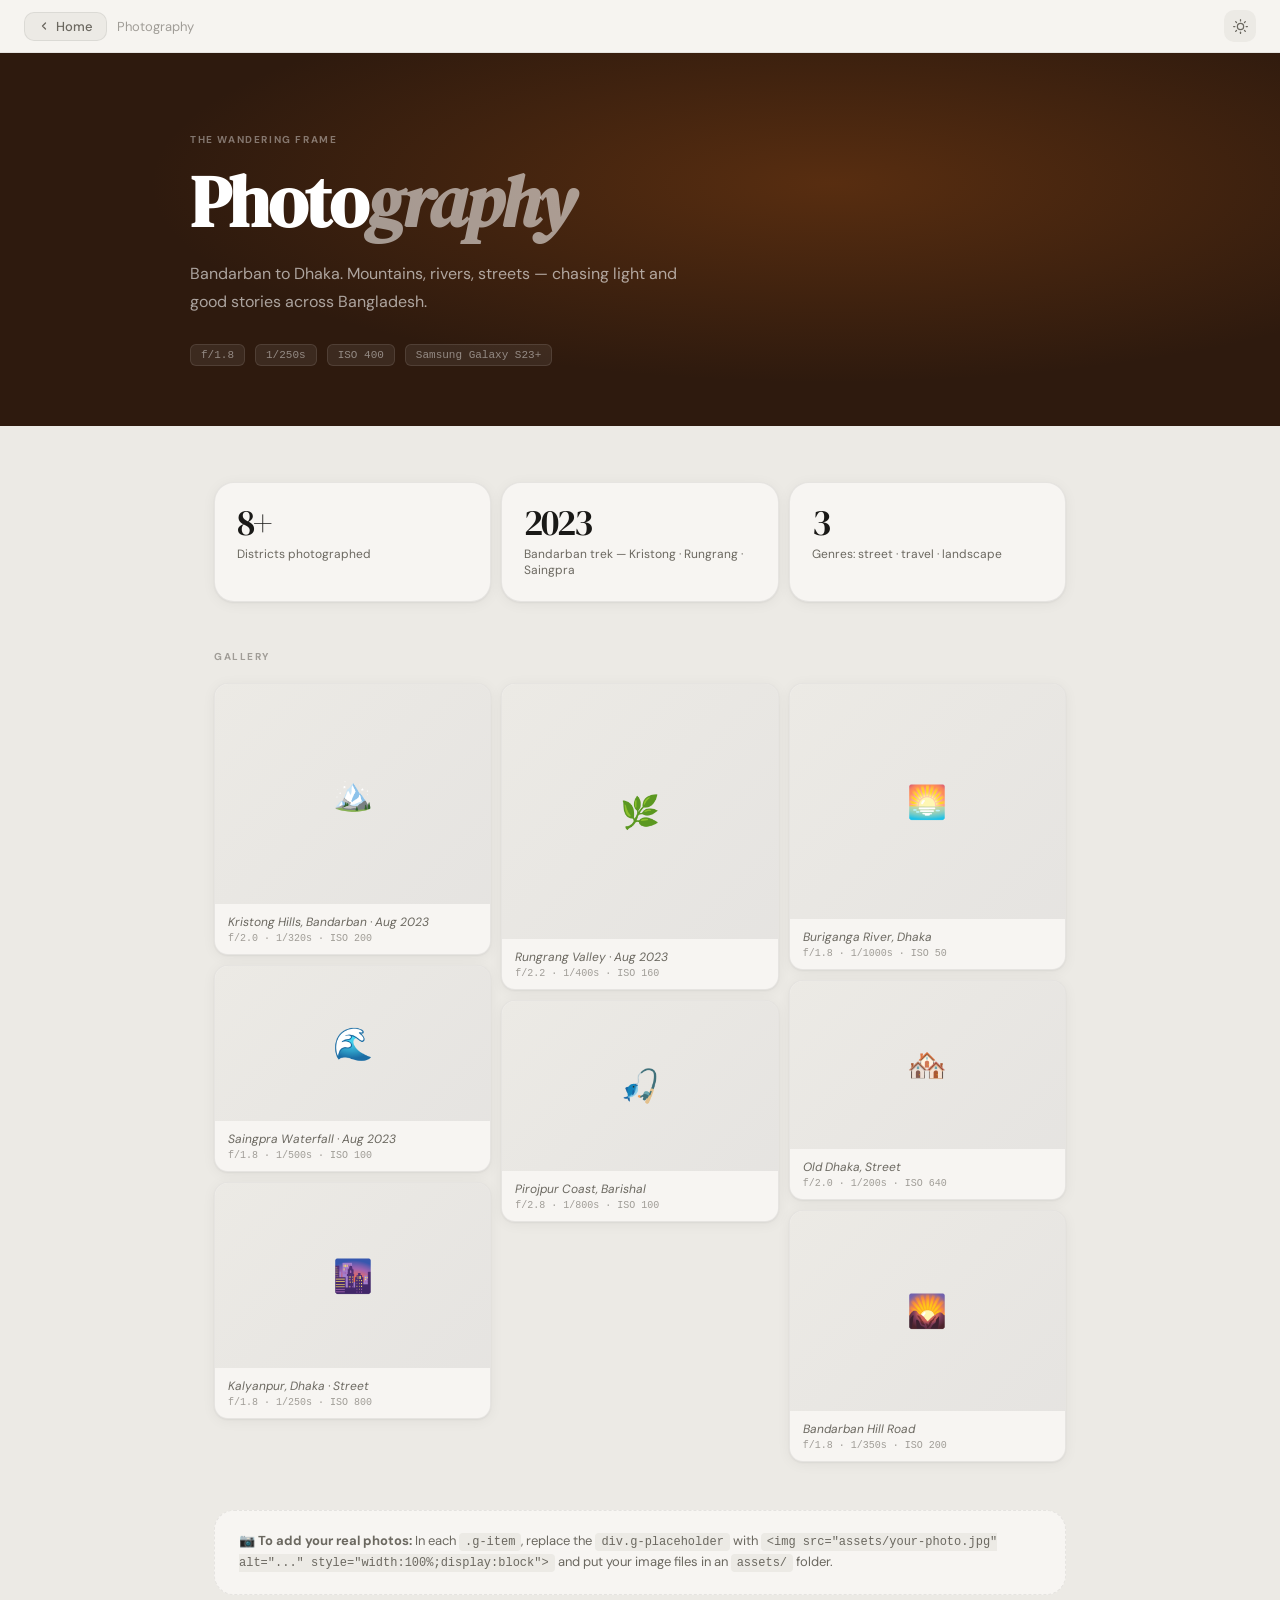
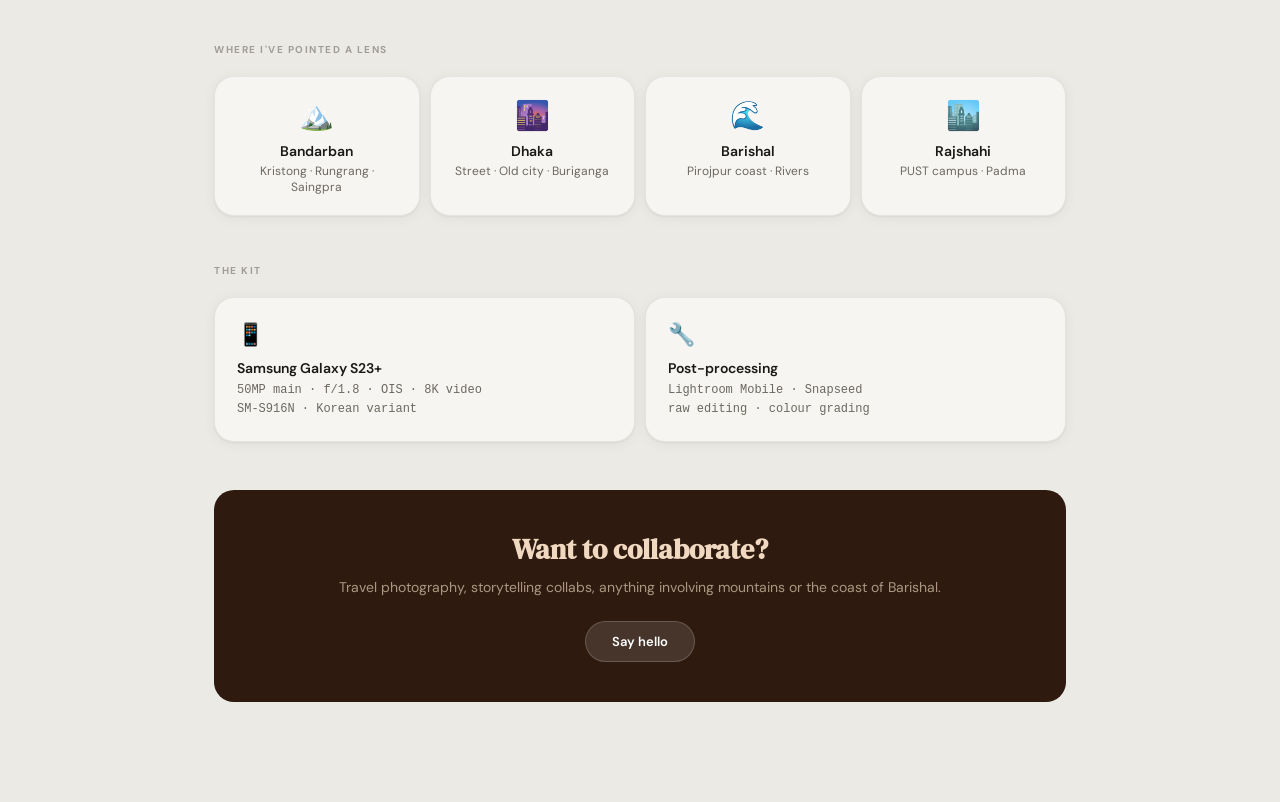
==== photography/index.html @ f908d33c "Create index.html" ====
<!DOCTYPE html>
<html lang="en" data-theme="light">
<head>
<meta charset="UTF-8"/>
<meta name="viewport" content="width=device-width,initial-scale=1.0"/>
<title>Photography — Kibriya</title>
<link rel="preconnect" href="https://fonts.googleapis.com"/>
<link rel="preconnect" href="https://fonts.gstatic.com" crossorigin/>
<link href="https://fonts.googleapis.com/css2?family=DM+Serif+Display:ital@0;1&family=DM+Sans:ital,opsz,wght@0,9..40,300;0,9..40,400;0,9..40,500;1,9..40,300&display=swap" rel="stylesheet"/>
<style>
:root{
  --bg:#eceae5;--surface:#f7f5f2;--s2:#eceae5;
  --border:rgba(0,0,0,.07);--text:#1a1917;--muted:#6b6860;--subtle:#a09d97;
  --accent:#8b4513;--accent-bg:#f0d9c0;
  --r:20px;--sh:0 1px 2px rgba(0,0,0,.05),0 2px 14px rgba(0,0,0,.05);
}
[data-theme=dark]{
  --bg:#141312;--surface:#1e1d1b;--s2:#252321;
  --border:rgba(255,255,255,.06);--text:#f0ede8;--muted:#9e9b94;--subtle:#5a5752;
  --accent-bg:#2e1a0e;
}
*,*::before,*::after{box-sizing:border-box;margin:0;padding:0}
html{scroll-behavior:smooth}
body{font-family:'DM Sans',sans-serif;background:var(--bg);color:var(--text);transition:background .3s,color .3s}
a{color:inherit;text-decoration:none}

nav{position:sticky;top:0;z-index:99;display:flex;align-items:center;justify-content:space-between;padding:10px 24px;background:color-mix(in srgb,var(--surface) 88%,transparent);border-bottom:1px solid var(--border);backdrop-filter:blur(18px)}
.nav-back{display:flex;align-items:center;gap:6px;font-size:13px;font-weight:500;color:var(--muted);background:var(--s2);border:1px solid var(--border);border-radius:10px;padding:5px 13px;transition:all .18s}
.nav-back:hover{color:var(--text);background:var(--border)}
.nav-back svg{width:12px;height:12px}
.nav-title{font-size:13px;color:var(--subtle)}
.nav-btn{width:32px;height:32px;border-radius:10px;border:none;background:var(--s2);color:var(--muted);cursor:pointer;display:flex;align-items:center;justify-content:center;transition:all .18s}
.nav-btn svg{width:15px;height:15px}

.hero{background:#2e1a0e;padding:80px 24px 60px;position:relative;overflow:hidden}
.hero::before{content:'';position:absolute;inset:0;background:radial-gradient(ellipse at 65% 35%,rgba(139,69,19,.45),transparent 58%)}
.hero-inner{max-width:900px;margin:0 auto;position:relative}
.hero-eyebrow{font-size:10px;font-weight:700;letter-spacing:1.6px;text-transform:uppercase;color:rgba(255,255,255,.4);margin-bottom:18px;display:block}
.hero-title{font-family:'DM Serif Display',serif;font-size:clamp(38px,7vw,72px);line-height:1.05;letter-spacing:-2px;color:#fff;margin-bottom:20px}
.hero-title em{font-style:italic;color:rgba(255,255,255,.55)}
.hero-desc{font-size:16px;color:rgba(255,255,255,.6);max-width:520px;line-height:1.75;margin-bottom:28px}
.exif-row{display:flex;gap:10px;flex-wrap:wrap}
.exif{font-size:11px;font-family:'SF Mono','Cascadia Code',monospace;color:rgba(255,255,255,.45);background:rgba(255,255,255,.07);border:1px solid rgba(255,255,255,.1);padding:4px 10px;border-radius:6px}

.wrap{max-width:900px;margin:0 auto;padding:56px 24px 100px}
.sec-label{font-size:10px;font-weight:700;letter-spacing:1.5px;text-transform:uppercase;color:var(--subtle);margin-bottom:20px;display:block}

.stats{display:grid;grid-template-columns:repeat(3,1fr);gap:10px;margin-bottom:48px}
@media(max-width:540px){.stats{grid-template-columns:1fr}}
.stat{background:var(--surface);border:1px solid var(--border);border-radius:var(--r);padding:22px;box-shadow:var(--sh)}
.stat-n{font-family:'DM Serif Display',serif;font-size:36px;letter-spacing:-2px;line-height:1}
.stat-l{font-size:12px;color:var(--muted);margin-top:5px;line-height:1.4}

/* MASONRY GRID */
.gallery{
  columns:2;column-gap:10px;
  margin-bottom:48px;
}
@media(min-width:700px){.gallery{columns:3}}
.g-item{
  break-inside:avoid;margin-bottom:10px;
  border-radius:14px;overflow:hidden;
  background:var(--surface);border:1px solid var(--border);
  cursor:pointer;transition:transform .22s,box-shadow .22s;
  box-shadow:var(--sh);
}
.g-item:hover{transform:translateY(-2px);box-shadow:0 8px 28px rgba(0,0,0,.1)}
.g-placeholder{
  width:100%;
  background:linear-gradient(135deg,var(--s2),var(--border));
  display:flex;align-items:center;justify-content:center;
  font-size:32px;
}
.g-meta{padding:10px 13px}
.g-caption{font-size:12px;color:var(--muted);font-style:italic;margin-bottom:3px}
.g-exif{font-size:10px;font-family:'SF Mono','Cascadia Code',monospace;color:var(--subtle)}

/* ADD PHOTOS NOTE */
.add-note{
  background:var(--surface);border:1px dashed var(--border);
  border-radius:var(--r);padding:20px 24px;
  font-size:13px;color:var(--muted);line-height:1.6;
  margin-bottom:48px;
}
.add-note code{font-family:'SF Mono','Cascadia Code',monospace;font-size:12px;background:var(--s2);padding:2px 6px;border-radius:4px}

/* LOCATIONS */
.loc-grid{display:grid;grid-template-columns:repeat(2,1fr);gap:10px;margin-bottom:48px}
@media(min-width:600px){.loc-grid{grid-template-columns:repeat(4,1fr)}}
.loc{background:var(--surface);border:1px solid var(--border);border-radius:var(--r);padding:20px;text-align:center;box-shadow:var(--sh);transition:transform .2s}
.loc:hover{transform:translateY(-2px)}
.loc-flag{font-size:28px;margin-bottom:8px}
.loc-name{font-size:14px;font-weight:600;margin-bottom:3px}
.loc-sub{font-size:12px;color:var(--muted)}

/* GEAR */
.gear{display:grid;grid-template-columns:repeat(2,1fr);gap:10px;margin-bottom:48px}
@media(max-width:500px){.gear{grid-template-columns:1fr}}
.gear-card{background:var(--surface);border:1px solid var(--border);border-radius:var(--r);padding:22px;box-shadow:var(--sh)}
.gear-ic{font-size:22px;margin-bottom:10px}
.gear-name{font-size:14px;font-weight:600;margin-bottom:4px}
.gear-spec{font-size:12px;color:var(--muted);font-family:'SF Mono','Cascadia Code',monospace;line-height:1.6}

.cta{background:#2e1a0e;color:#f0d9c0;border-radius:var(--r);padding:40px;text-align:center}
.cta h3{font-family:'DM Serif Display',serif;font-size:28px;margin-bottom:8px}
.cta p{font-size:14px;opacity:.65;margin-bottom:22px;line-height:1.65}
.cta-btn{display:inline-block;padding:11px 26px;border-radius:50px;background:rgba(255,255,255,.12);border:1px solid rgba(255,255,255,.18);color:#fff;font-size:13px;font-weight:600;transition:background .18s;font-family:'DM Sans',sans-serif}
.cta-btn:hover{background:rgba(255,255,255,.22)}
</style>
</head>
<body>

<nav>
  <div style="display:flex;align-items:center;gap:10px">
    <a class="nav-back" href="index.html">
      <svg viewBox="0 0 24 24" fill="none" stroke="currentColor" stroke-width="2.5" stroke-linecap="round" stroke-linejoin="round"><polyline points="15 18 9 12 15 6"/></svg>
      Home
    </a>
    <span class="nav-title">Photography</span>
  </div>
  <button class="nav-btn" onclick="toggleTheme()">
    <svg id="ti" viewBox="0 0 24 24" fill="none" stroke="currentColor" stroke-width="2" stroke-linecap="round" stroke-linejoin="round"><circle cx="12" cy="12" r="5"/><line x1="12" y1="1" x2="12" y2="3"/><line x1="12" y1="21" x2="12" y2="23"/><line x1="4.22" y1="4.22" x2="5.64" y2="5.64"/><line x1="18.36" y1="18.36" x2="19.78" y2="19.78"/><line x1="1" y1="12" x2="3" y2="12"/><line x1="21" y1="12" x2="23" y2="12"/><line x1="4.22" y1="19.78" x2="5.64" y2="18.36"/><line x1="18.36" y1="5.64" x2="19.78" y2="4.22"/></svg>
  </button>
</nav>

<div class="hero">
  <div class="hero-inner">
    <span class="hero-eyebrow">The Wandering Frame</span>
    <h1 class="hero-title">Photo<em>graphy</em></h1>
    <p class="hero-desc">Bandarban to Dhaka. Mountains, rivers, streets — chasing light and good stories across Bangladesh.</p>
    <div class="exif-row">
      <span class="exif">f/1.8</span>
      <span class="exif">1/250s</span>
      <span class="exif">ISO 400</span>
      <span class="exif">Samsung Galaxy S23+</span>
    </div>
  </div>
</div>

<div class="wrap">

  <div class="stats">
    <div class="stat"><div class="stat-n">8+</div><div class="stat-l">Districts photographed</div></div>
    <div class="stat"><div class="stat-n">2023</div><div class="stat-l">Bandarban trek — Kristong · Rungrang · Saingpra</div></div>
    <div class="stat"><div class="stat-n">3</div><div class="stat-l">Genres: street · travel · landscape</div></div>
  </div>

  <span class="sec-label">Gallery</span>

  <!-- TO ADD YOUR PHOTOS: Replace each div.g-placeholder with:
       <img src="your-photo.jpg" alt="description" style="width:100%;display:block">
  -->
  <div class="gallery">

    <div class="g-item">
      <div class="g-placeholder" style="height:220px">🏔️</div>
      <div class="g-meta"><div class="g-caption">Kristong Hills, Bandarban · Aug 2023</div><div class="g-exif">f/2.0 · 1/320s · ISO 200</div></div>
    </div>

    <div class="g-item">
      <div class="g-placeholder" style="height:155px">🌊</div>
      <div class="g-meta"><div class="g-caption">Saingpra Waterfall · Aug 2023</div><div class="g-exif">f/1.8 · 1/500s · ISO 100</div></div>
    </div>

    <div class="g-item">
      <div class="g-placeholder" style="height:185px">🌆</div>
      <div class="g-meta"><div class="g-caption">Kalyanpur, Dhaka · Street</div><div class="g-exif">f/1.8 · 1/250s · ISO 800</div></div>
    </div>

    <div class="g-item">
      <div class="g-placeholder" style="height:255px">🌿</div>
      <div class="g-meta"><div class="g-caption">Rungrang Valley · Aug 2023</div><div class="g-exif">f/2.2 · 1/400s · ISO 160</div></div>
    </div>

    <div class="g-item">
      <div class="g-placeholder" style="height:170px">🎣</div>
      <div class="g-meta"><div class="g-caption">Pirojpur Coast, Barishal</div><div class="g-exif">f/2.8 · 1/800s · ISO 100</div></div>
    </div>

    <div class="g-item">
      <div class="g-placeholder" style="height:235px">🌅</div>
      <div class="g-meta"><div class="g-caption">Buriganga River, Dhaka</div><div class="g-exif">f/1.8 · 1/1000s · ISO 50</div></div>
    </div>

    <div class="g-item">
      <div class="g-placeholder" style="height:168px">🏘️</div>
      <div class="g-meta"><div class="g-caption">Old Dhaka, Street</div><div class="g-exif">f/2.0 · 1/200s · ISO 640</div></div>
    </div>

    <div class="g-item">
      <div class="g-placeholder" style="height:200px">🌄</div>
      <div class="g-meta"><div class="g-caption">Bandarban Hill Road</div><div class="g-exif">f/1.8 · 1/350s · ISO 200</div></div>
    </div>

  </div>

  <div class="add-note">
    📷 <strong>To add your real photos:</strong> In each <code>.g-item</code>, replace the <code>div.g-placeholder</code> with <code>&lt;img src="assets/your-photo.jpg" alt="..." style="width:100%;display:block"&gt;</code> and put your image files in an <code>assets/</code> folder.
  </div>

  <span class="sec-label">Where I've pointed a lens</span>
  <div class="loc-grid">
    <div class="loc"><div class="loc-flag">🏔️</div><div class="loc-name">Bandarban</div><div class="loc-sub">Kristong · Rungrang · Saingpra</div></div>
    <div class="loc"><div class="loc-flag">🌆</div><div class="loc-name">Dhaka</div><div class="loc-sub">Street · Old city · Buriganga</div></div>
    <div class="loc"><div class="loc-flag">🌊</div><div class="loc-name">Barishal</div><div class="loc-sub">Pirojpur coast · Rivers</div></div>
    <div class="loc"><div class="loc-flag">🏙️</div><div class="loc-name">Rajshahi</div><div class="loc-sub">PUST campus · Padma</div></div>
  </div>

  <span class="sec-label">The Kit</span>
  <div class="gear">
    <div class="gear-card"><div class="gear-ic">📱</div><div class="gear-name">Samsung Galaxy S23+</div><div class="gear-spec">50MP main · f/1.8 · OIS · 8K video<br>SM-S916N · Korean variant</div></div>
    <div class="gear-card"><div class="gear-ic">🔧</div><div class="gear-name">Post-processing</div><div class="gear-spec">Lightroom Mobile · Snapseed<br>raw editing · colour grading</div></div>
  </div>

  <div class="cta">
    <h3>Want to collaborate?</h3>
    <p>Travel photography, storytelling collabs, anything involving mountains or the coast of Barishal.</p>
    <a class="cta-btn" href="mailto:mdgolamkibriya@gmail.com">Say hello</a>
  </div>

</div>

<script>
const MOON=`<path d="M21 12.79A9 9 0 1 1 11.21 3 7 7 0 0 0 21 12.79z"/>`;
const SUN=`<circle cx="12" cy="12" r="5"/><line x1="12" y1="1" x2="12" y2="3"/><line x1="12" y1="21" x2="12" y2="23"/><line x1="4.22" y1="4.22" x2="5.64" y2="5.64"/><line x1="18.36" y1="18.36" x2="19.78" y2="19.78"/><line x1="1" y1="12" x2="3" y2="12"/><line x1="21" y1="12" x2="23" y2="12"/><line x1="4.22" y1="19.78" x2="5.64" y2="18.36"/><line x1="18.36" y1="5.64" x2="19.78" y2="4.22"/>`;
let dark=false;
function toggleTheme(){dark=!dark;document.documentElement.setAttribute('data-theme',dark?'dark':'light');document.getElementById('ti').innerHTML=dark?MOON:SUN}
</script>
</body>
</html>
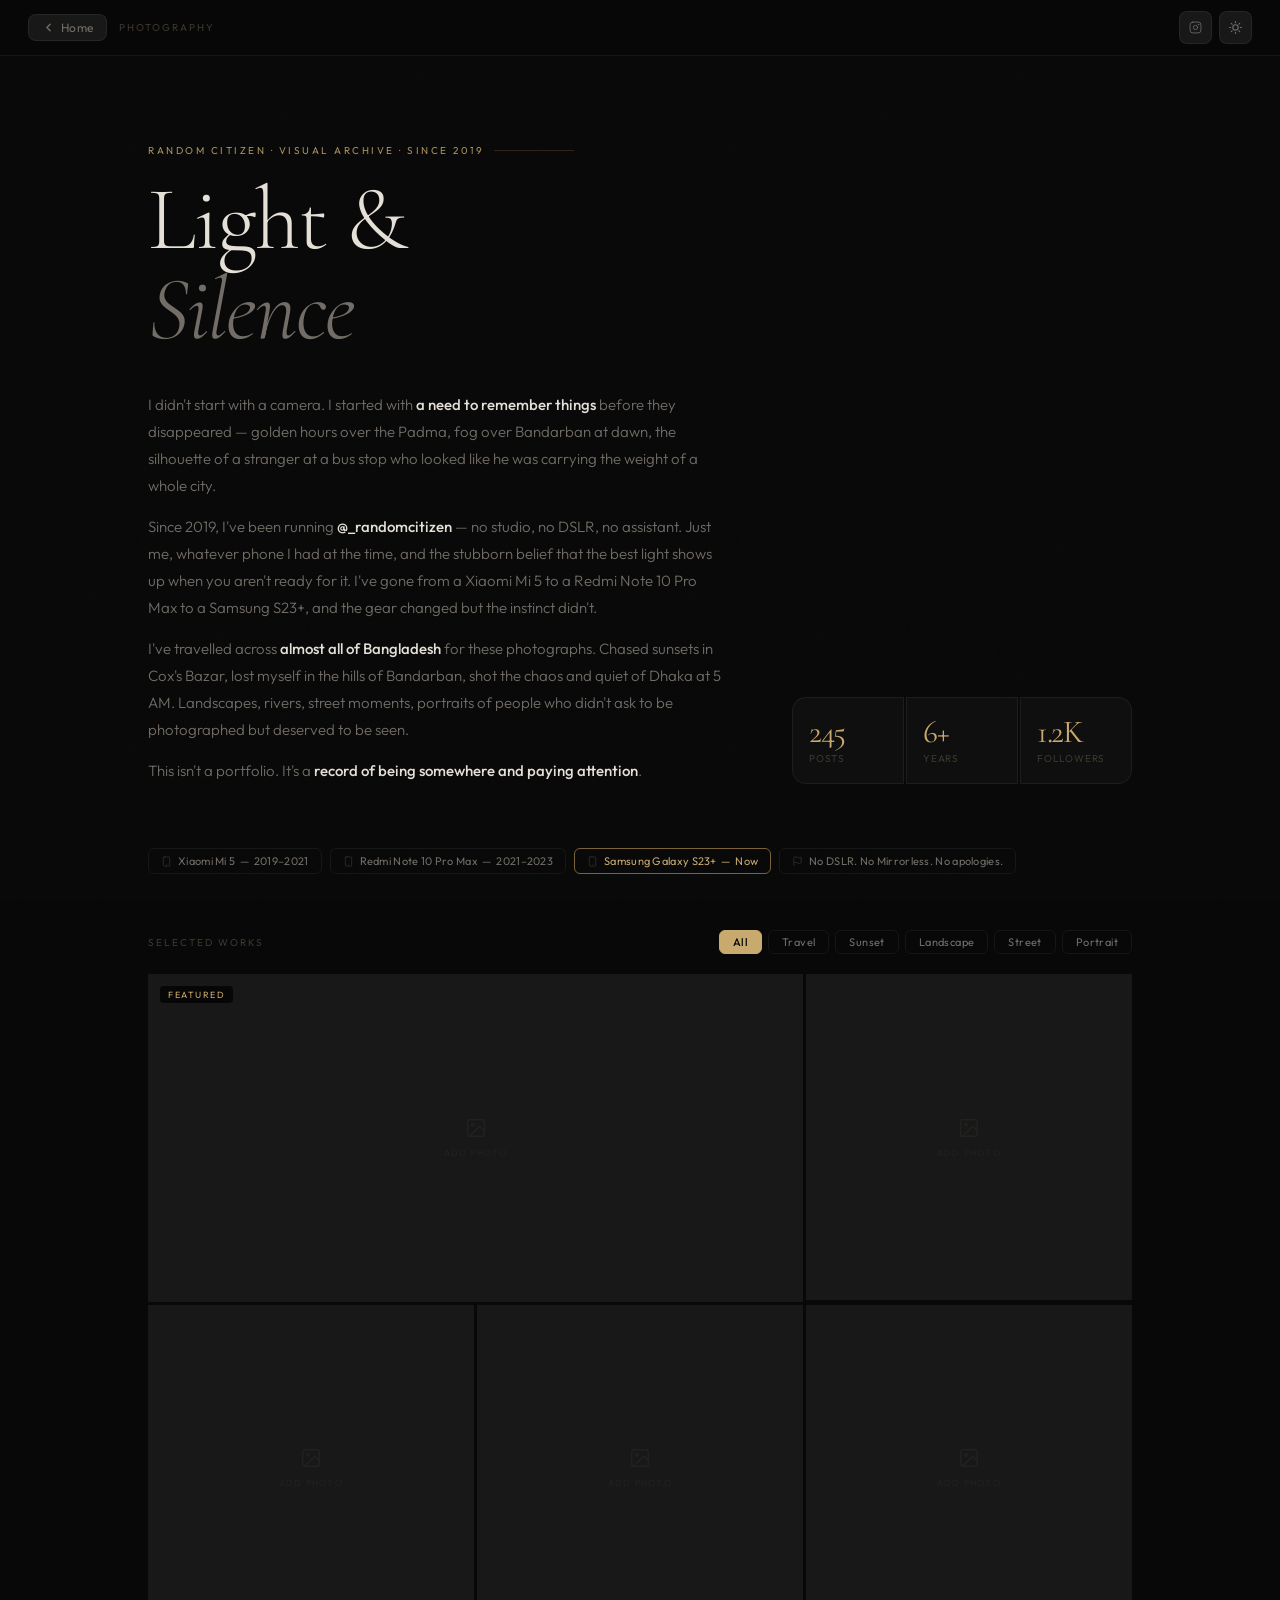
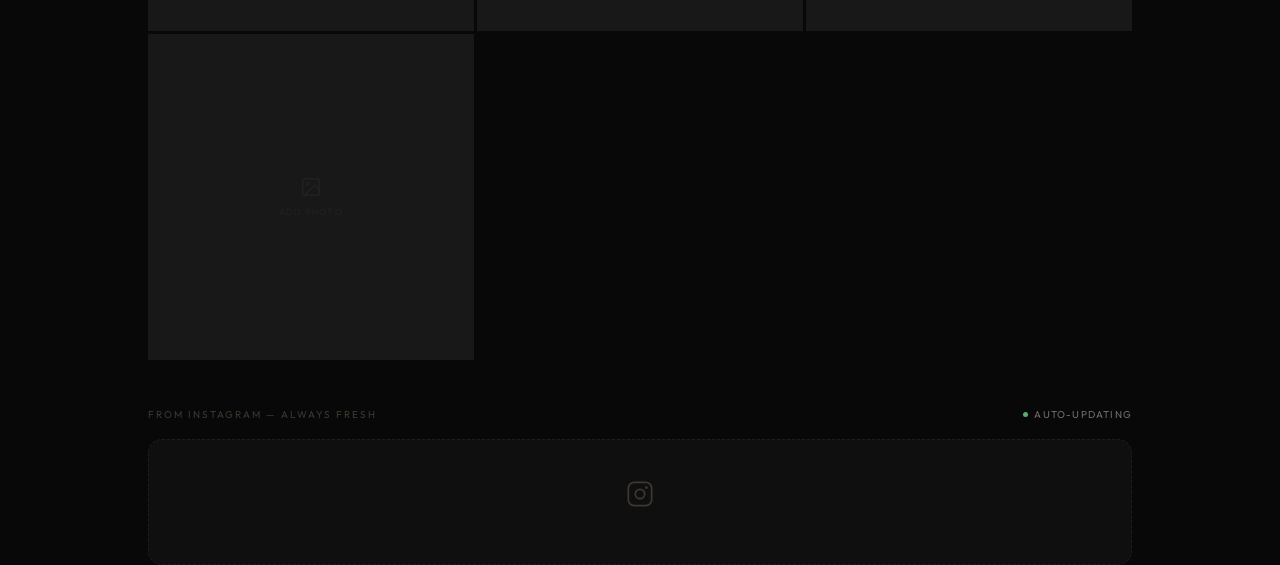
==== commit 339b51eb: "Update index.html" ====
--- a/photography/index.html
+++ b/photography/index.html
@@ -1,230 +1,329 @@
 <!DOCTYPE html>
-<html lang="en" data-theme="light">
+<html lang="en" data-theme="dark">
 <head>
 <meta charset="UTF-8"/>
 <meta name="viewport" content="width=device-width,initial-scale=1.0"/>
-<title>Photography — Kibriya</title>
+<title>Photography — Random Citizen</title>
 <link rel="preconnect" href="https://fonts.googleapis.com"/>
 <link rel="preconnect" href="https://fonts.gstatic.com" crossorigin/>
-<link href="https://fonts.googleapis.com/css2?family=DM+Serif+Display:ital@0;1&family=DM+Sans:ital,opsz,wght@0,9..40,300;0,9..40,400;0,9..40,500;1,9..40,300&display=swap" rel="stylesheet"/>
+<link href="https://fonts.googleapis.com/css2?family=Cormorant+Garamond:ital,wght@0,300;0,400;0,600;1,300;1,400&family=Outfit:wght@300;400;500&display=swap" rel="stylesheet"/>
 <style>
 :root{
-  --bg:#eceae5;--surface:#f7f5f2;--s2:#eceae5;
-  --border:rgba(0,0,0,.07);--text:#1a1917;--muted:#6b6860;--subtle:#a09d97;
-  --accent:#8b4513;--accent-bg:#f0d9c0;
-  --r:20px;--sh:0 1px 2px rgba(0,0,0,.05),0 2px 14px rgba(0,0,0,.05);
+  --bg:#080808;--s1:#0f0f0f;--s2:#181818;--s3:#222;
+  --border:rgba(255,255,255,.06);--text:#e4e0d8;
+  --muted:#726d67;--subtle:#3d3830;
+  --gold:#c8a96e;--gold-dim:#7a6338;--r:14px;
 }
-[data-theme=dark]{
-  --bg:#141312;--surface:#1e1d1b;--s2:#252321;
-  --border:rgba(255,255,255,.06);--text:#f0ede8;--muted:#9e9b94;--subtle:#5a5752;
-  --accent-bg:#2e1a0e;
+[data-theme="light"]{
+  --bg:#f4f1eb;--s1:#fdfcf8;--s2:#f4f1eb;--s3:#ece8df;
+  --border:rgba(0,0,0,.07);--text:#1a1714;
+  --muted:#68635e;--subtle:#bdb6a8;
+  --gold:#8a6830;--gold-dim:#c8a96e;
 }
 *,*::before,*::after{box-sizing:border-box;margin:0;padding:0}
 html{scroll-behavior:smooth}
-body{font-family:'DM Sans',sans-serif;background:var(--bg);color:var(--text);transition:background .3s,color .3s}
+body{font-family:'Outfit',sans-serif;background:var(--bg);color:var(--text);min-height:100vh;transition:background .3s,color .3s;overflow-x:hidden}
 a{color:inherit;text-decoration:none}
-
-nav{position:sticky;top:0;z-index:99;display:flex;align-items:center;justify-content:space-between;padding:10px 24px;background:color-mix(in srgb,var(--surface) 88%,transparent);border-bottom:1px solid var(--border);backdrop-filter:blur(18px)}
-.nav-back{display:flex;align-items:center;gap:6px;font-size:13px;font-weight:500;color:var(--muted);background:var(--s2);border:1px solid var(--border);border-radius:10px;padding:5px 13px;transition:all .18s}
-.nav-back:hover{color:var(--text);background:var(--border)}
-.nav-back svg{width:12px;height:12px}
-.nav-title{font-size:13px;color:var(--subtle)}
-.nav-btn{width:32px;height:32px;border-radius:10px;border:none;background:var(--s2);color:var(--muted);cursor:pointer;display:flex;align-items:center;justify-content:center;transition:all .18s}
-.nav-btn svg{width:15px;height:15px}
-
-.hero{background:#2e1a0e;padding:80px 24px 60px;position:relative;overflow:hidden}
-.hero::before{content:'';position:absolute;inset:0;background:radial-gradient(ellipse at 65% 35%,rgba(139,69,19,.45),transparent 58%)}
-.hero-inner{max-width:900px;margin:0 auto;position:relative}
-.hero-eyebrow{font-size:10px;font-weight:700;letter-spacing:1.6px;text-transform:uppercase;color:rgba(255,255,255,.4);margin-bottom:18px;display:block}
-.hero-title{font-family:'DM Serif Display',serif;font-size:clamp(38px,7vw,72px);line-height:1.05;letter-spacing:-2px;color:#fff;margin-bottom:20px}
-.hero-title em{font-style:italic;color:rgba(255,255,255,.55)}
-.hero-desc{font-size:16px;color:rgba(255,255,255,.6);max-width:520px;line-height:1.75;margin-bottom:28px}
-.exif-row{display:flex;gap:10px;flex-wrap:wrap}
-.exif{font-size:11px;font-family:'SF Mono','Cascadia Code',monospace;color:rgba(255,255,255,.45);background:rgba(255,255,255,.07);border:1px solid rgba(255,255,255,.1);padding:4px 10px;border-radius:6px}
-
-.wrap{max-width:900px;margin:0 auto;padding:56px 24px 100px}
-.sec-label{font-size:10px;font-weight:700;letter-spacing:1.5px;text-transform:uppercase;color:var(--subtle);margin-bottom:20px;display:block}
-
-.stats{display:grid;grid-template-columns:repeat(3,1fr);gap:10px;margin-bottom:48px}
-@media(max-width:540px){.stats{grid-template-columns:1fr}}
-.stat{background:var(--surface);border:1px solid var(--border);border-radius:var(--r);padding:22px;box-shadow:var(--sh)}
-.stat-n{font-family:'DM Serif Display',serif;font-size:36px;letter-spacing:-2px;line-height:1}
-.stat-l{font-size:12px;color:var(--muted);margin-top:5px;line-height:1.4}
-
-/* MASONRY GRID */
-.gallery{
-  columns:2;column-gap:10px;
-  margin-bottom:48px;
-}
-@media(min-width:700px){.gallery{columns:3}}
-.g-item{
-  break-inside:avoid;margin-bottom:10px;
-  border-radius:14px;overflow:hidden;
-  background:var(--surface);border:1px solid var(--border);
-  cursor:pointer;transition:transform .22s,box-shadow .22s;
-  box-shadow:var(--sh);
-}
-.g-item:hover{transform:translateY(-2px);box-shadow:0 8px 28px rgba(0,0,0,.1)}
-.g-placeholder{
-  width:100%;
-  background:linear-gradient(135deg,var(--s2),var(--border));
-  display:flex;align-items:center;justify-content:center;
-  font-size:32px;
-}
-.g-meta{padding:10px 13px}
-.g-caption{font-size:12px;color:var(--muted);font-style:italic;margin-bottom:3px}
-.g-exif{font-size:10px;font-family:'SF Mono','Cascadia Code',monospace;color:var(--subtle)}
-
-/* ADD PHOTOS NOTE */
-.add-note{
-  background:var(--surface);border:1px dashed var(--border);
-  border-radius:var(--r);padding:20px 24px;
-  font-size:13px;color:var(--muted);line-height:1.6;
-  margin-bottom:48px;
-}
-.add-note code{font-family:'SF Mono','Cascadia Code',monospace;font-size:12px;background:var(--s2);padding:2px 6px;border-radius:4px}
-
-/* LOCATIONS */
-.loc-grid{display:grid;grid-template-columns:repeat(2,1fr);gap:10px;margin-bottom:48px}
-@media(min-width:600px){.loc-grid{grid-template-columns:repeat(4,1fr)}}
-.loc{background:var(--surface);border:1px solid var(--border);border-radius:var(--r);padding:20px;text-align:center;box-shadow:var(--sh);transition:transform .2s}
-.loc:hover{transform:translateY(-2px)}
-.loc-flag{font-size:28px;margin-bottom:8px}
-.loc-name{font-size:14px;font-weight:600;margin-bottom:3px}
-.loc-sub{font-size:12px;color:var(--muted)}
-
-/* GEAR */
-.gear{display:grid;grid-template-columns:repeat(2,1fr);gap:10px;margin-bottom:48px}
-@media(max-width:500px){.gear{grid-template-columns:1fr}}
-.gear-card{background:var(--surface);border:1px solid var(--border);border-radius:var(--r);padding:22px;box-shadow:var(--sh)}
-.gear-ic{font-size:22px;margin-bottom:10px}
-.gear-name{font-size:14px;font-weight:600;margin-bottom:4px}
-.gear-spec{font-size:12px;color:var(--muted);font-family:'SF Mono','Cascadia Code',monospace;line-height:1.6}
-
-.cta{background:#2e1a0e;color:#f0d9c0;border-radius:var(--r);padding:40px;text-align:center}
-.cta h3{font-family:'DM Serif Display',serif;font-size:28px;margin-bottom:8px}
-.cta p{font-size:14px;opacity:.65;margin-bottom:22px;line-height:1.65}
-.cta-btn{display:inline-block;padding:11px 26px;border-radius:50px;background:rgba(255,255,255,.12);border:1px solid rgba(255,255,255,.18);color:#fff;font-size:13px;font-weight:600;transition:background .18s;font-family:'DM Sans',sans-serif}
-.cta-btn:hover{background:rgba(255,255,255,.22)}
+img{display:block;max-width:100%}
+
+/* grain */
+body::after{content:'';position:fixed;inset:0;z-index:0;pointer-events:none;opacity:.45;background-image:url("data:image/svg+xml,%3Csvg xmlns='http://www.w3.org/2000/svg' width='300' height='300'%3E%3Cfilter id='n'%3E%3CfeTurbulence type='fractalNoise' baseFrequency='0.78' numOctaves='4' stitchTiles='stitch'/%3E%3C/filter%3E%3Crect width='300' height='300' filter='url(%23n)' opacity='0.045'/%3E%3C/svg%3E")}
+
+/* NAV */
+nav{position:sticky;top:0;z-index:99;display:flex;align-items:center;justify-content:space-between;padding:11px 28px;background:color-mix(in srgb,var(--bg) 84%,transparent);border-bottom:1px solid var(--border);backdrop-filter:blur(20px);position:sticky;z-index:99}
+.nav-l{display:flex;align-items:center;gap:12px}
+.nav-back{display:flex;align-items:center;gap:6px;font-size:12px;color:var(--muted);background:var(--s2);border:1px solid var(--border);border-radius:8px;padding:5px 13px;transition:all .2s;letter-spacing:.3px}
+.nav-back:hover{color:var(--text);border-color:rgba(255,255,255,.15)}
+.nav-back svg,.nav-btn svg{width:13px;height:13px}
+.nav-label{font-size:10px;letter-spacing:2px;text-transform:uppercase;color:var(--subtle)}
+.nav-r{display:flex;gap:7px}
+.nav-btn{width:33px;height:33px;border-radius:8px;border:1px solid var(--border);background:var(--s2);color:var(--muted);cursor:pointer;display:flex;align-items:center;justify-content:center;transition:all .2s}
+.nav-btn:hover{color:var(--text);border-color:rgba(255,255,255,.15)}
+
+/* HERO */
+.hero{padding:88px 28px 64px;position:relative;z-index:1;max-width:1040px;margin:0 auto}
+.hero-eyebrow{font-size:10px;letter-spacing:2.5px;text-transform:uppercase;color:var(--gold);opacity:.85;margin-bottom:18px;display:flex;align-items:center;gap:10px}
+.hero-eyebrow::after{content:'';flex:1;height:1px;background:var(--gold-dim);opacity:.4;max-width:80px}
+.hero-title{font-family:'Cormorant Garamond',serif;font-size:clamp(46px,7.5vw,90px);line-height:1;letter-spacing:-2px;color:var(--text);margin-bottom:0;font-weight:300}
+.hero-title em{font-style:italic;color:var(--muted)}
+.hero-body{display:grid;grid-template-columns:1fr 340px;gap:64px;align-items:end;margin-top:36px}
+@media(max-width:780px){.hero-body{grid-template-columns:1fr;gap:32px}}
+.hero-bio{font-size:15px;line-height:1.8;color:var(--muted);font-weight:300}
+.hero-bio p+p{margin-top:14px}
+.hero-bio strong{color:var(--text);font-weight:500}
+.hero-stats{display:grid;grid-template-columns:repeat(3,1fr);gap:2px}
+.stat-box{background:var(--s1);border:1px solid var(--border);padding:18px 16px}
+.stat-box:first-child{border-radius:var(--r) 0 0 var(--r)}
+.stat-box:last-child{border-radius:0 var(--r) var(--r) 0}
+.stat-n{font-family:'Cormorant Garamond',serif;font-size:32px;letter-spacing:-1.5px;color:var(--gold);line-height:1;display:block}
+.stat-l{font-size:10px;letter-spacing:.8px;color:var(--subtle);margin-top:4px;display:block;text-transform:uppercase}
+
+/* GEAR STRIP */
+.gear-strip{max-width:1040px;margin:0 auto;padding:0 28px;position:relative;z-index:1;margin-bottom:56px}
+.gear-row{display:flex;gap:8px;flex-wrap:wrap}
+.gear-chip{display:inline-flex;align-items:center;gap:6px;font-size:11px;color:var(--muted);border:1px solid var(--border);border-radius:6px;padding:5px 12px;letter-spacing:.3px}
+.gear-chip svg{width:11px;height:11px;color:var(--subtle)}
+.gear-chip.current{border-color:var(--gold-dim);color:var(--gold)}
+
+/* FILTER */
+.section-wrap{max-width:1040px;margin:0 auto;padding:0 28px;position:relative;z-index:1}
+.sec-row{display:flex;align-items:center;justify-content:space-between;margin-bottom:20px;flex-wrap:wrap;gap:12px}
+.sec-label{font-size:10px;letter-spacing:2px;text-transform:uppercase;color:var(--subtle)}
+.filter-bar{display:flex;gap:6px;flex-wrap:wrap}
+.fbtn{padding:4px 13px;border-radius:6px;font-size:11px;letter-spacing:.4px;border:1px solid var(--border);background:transparent;color:var(--muted);cursor:pointer;transition:all .18s;font-family:'Outfit',sans-serif}
+.fbtn:hover{color:var(--text);border-color:rgba(255,255,255,.15)}
+.fbtn.on{background:var(--gold);color:#080808;border-color:var(--gold);font-weight:500}
+
+/* FEATURED GRID */
+.feat-grid{display:grid;grid-template-columns:repeat(3,1fr);gap:3px;margin-bottom:3px}
+@media(max-width:680px){.feat-grid{grid-template-columns:repeat(2,1fr)}}
+.feat-item{position:relative;overflow:hidden;aspect-ratio:1;cursor:pointer;background:var(--s2);transition:opacity .2s}
+.feat-item.hidden{display:none}
+.feat-item:first-child{grid-column:span 2;aspect-ratio:2/1}
+@media(max-width:680px){.feat-item:first-child{grid-column:span 1;aspect-ratio:1}}
+.feat-item img{width:100%;height:100%;object-fit:cover;transition:transform .55s ease,filter .55s ease;filter:saturate(.82) brightness(.9)}
+.feat-item:hover img{transform:scale(1.05);filter:saturate(1.05) brightness(1)}
+.feat-overlay{position:absolute;inset:0;background:linear-gradient(to top,rgba(0,0,0,.7) 0%,transparent 52%);opacity:0;transition:opacity .3s;display:flex;align-items:flex-end;padding:16px}
+.feat-item:hover .feat-overlay{opacity:1}
+.feat-caption{font-family:'Cormorant Garamond',serif;font-style:italic;font-size:15px;color:rgba(255,255,255,.88)}
+.feat-badge{position:absolute;top:12px;left:12px;font-size:9px;letter-spacing:1.5px;text-transform:uppercase;color:var(--gold);background:rgba(0,0,0,.7);padding:3px 8px;border-radius:4px;backdrop-filter:blur(8px)}
+.ph{width:100%;height:100%;background:var(--s2);display:flex;flex-direction:column;align-items:center;justify-content:center;gap:8px;color:var(--subtle)}
+.ph svg{width:22px;height:22px;opacity:.3}
+.ph span{font-size:9px;letter-spacing:1.2px;text-transform:uppercase;opacity:.3}
+
+/* INSTAGRAM LIVE */
+.feed-head{display:flex;align-items:center;justify-content:space-between;margin:48px 0 18px}
+.live-badge{display:inline-flex;align-items:center;gap:6px;font-size:10px;letter-spacing:1.2px;text-transform:uppercase;color:var(--muted)}
+.live-dot{width:5px;height:5px;border-radius:50%;background:#5aab6e;animation:blink 2s infinite}
+@keyframes blink{0%,100%{opacity:1}50%{opacity:.3}}
+
+/* BEHOLD placeholder */
+.behold-box{background:var(--s1);border:1px dashed var(--border);border-radius:var(--r);padding:40px 32px;text-align:center}
+.behold-box svg{width:28px;height:28px;color:var(--subtle);margin:0 auto 16px;display:block}
+.behold-box h3{font-family:'Cormorant Garamond',serif;font-size:24px;font-weight:400;margin-bottom:10px}
+.behold-box p{font-size:13px;color:var(--muted);line-height:1.75;max-width:480px;margin:0 auto 24px}
+.behold-steps{text-align:left;max-width:500px;margin:0 auto;font-size:12px;color:var(--muted);line-height:2.4}
+.behold-steps code{font-size:11px;background:var(--s3);padding:1px 7px;border-radius:3px;color:var(--gold);font-family:'SF Mono','Cascadia Code',monospace}
+.behold-steps strong{color:var(--text)}
+
+/* FOOTER */
+.page-footer{max-width:1040px;margin:64px auto 0;padding:32px 28px;border-top:1px solid var(--border);display:flex;align-items:center;justify-content:space-between;flex-wrap:wrap;gap:16px;position:relative;z-index:1}
+.footer-text{font-size:11px;color:var(--subtle);letter-spacing:.4px}
+.ig-follow{display:inline-flex;align-items:center;gap:7px;font-size:12px;color:var(--muted);transition:color .2s}
+.ig-follow:hover{color:var(--gold)}
+.ig-follow svg{width:14px;height:14px}
+
+/* LIGHTBOX */
+.lb{display:none;position:fixed;inset:0;z-index:200;background:rgba(0,0,0,.97);backdrop-filter:blur(16px);align-items:center;justify-content:center;padding:20px}
+.lb.open{display:flex}
+.lb img{max-width:min(840px,92vw);max-height:88vh;object-fit:contain;border-radius:4px}
+.lb-close{position:absolute;top:20px;right:20px;background:none;border:1px solid rgba(255,255,255,.1);border-radius:8px;color:rgba(255,255,255,.45);cursor:pointer;width:36px;height:36px;display:flex;align-items:center;justify-content:center;transition:all .2s}
+.lb-close:hover{color:#fff}
+.lb-close svg{width:13px;height:13px}
+.lb-cap{position:absolute;bottom:24px;left:50%;transform:translateX(-50%);font-family:'Cormorant Garamond',serif;font-style:italic;font-size:14px;color:rgba(255,255,255,.45);white-space:nowrap}
 </style>
 </head>
 <body>
 
+<div class="lb" id="lb" onclick="if(event.target===this)closeLB()">
+  <img id="lb-img" src="" alt=""/>
+  <button class="lb-close" onclick="closeLB()">
+    <svg viewBox="0 0 24 24" fill="none" stroke="currentColor" stroke-width="2"><line x1="18" y1="6" x2="6" y2="18"/><line x1="6" y1="6" x2="18" y2="18"/></svg>
+  </button>
+  <div class="lb-cap" id="lb-cap"></div>
+</div>
+
 <nav>
-  <div style="display:flex;align-items:center;gap:10px">
+  <div class="nav-l">
     <a class="nav-back" href="index.html">
       <svg viewBox="0 0 24 24" fill="none" stroke="currentColor" stroke-width="2.5" stroke-linecap="round" stroke-linejoin="round"><polyline points="15 18 9 12 15 6"/></svg>
       Home
     </a>
-    <span class="nav-title">Photography</span>
-  </div>
-  <button class="nav-btn" onclick="toggleTheme()">
-    <svg id="ti" viewBox="0 0 24 24" fill="none" stroke="currentColor" stroke-width="2" stroke-linecap="round" stroke-linejoin="round"><circle cx="12" cy="12" r="5"/><line x1="12" y1="1" x2="12" y2="3"/><line x1="12" y1="21" x2="12" y2="23"/><line x1="4.22" y1="4.22" x2="5.64" y2="5.64"/><line x1="18.36" y1="18.36" x2="19.78" y2="19.78"/><line x1="1" y1="12" x2="3" y2="12"/><line x1="21" y1="12" x2="23" y2="12"/><line x1="4.22" y1="19.78" x2="5.64" y2="18.36"/><line x1="18.36" y1="5.64" x2="19.78" y2="4.22"/></svg>
-  </button>
+    <span class="nav-label">Photography</span>
+  </div>
+  <div class="nav-r">
+    <a class="nav-btn" href="https://instagram.com/_randomcitizen" target="_blank" rel="noopener" title="Instagram">
+      <svg viewBox="0 0 24 24" fill="none" stroke="currentColor" stroke-width="1.5" stroke-linecap="round" stroke-linejoin="round"><rect x="2" y="2" width="20" height="20" rx="5"/><circle cx="12" cy="12" r="4"/><circle cx="17.5" cy="6.5" r=".5" fill="currentColor"/></svg>
+    </a>
+    <button class="nav-btn" onclick="toggleTheme()" title="Theme">
+      <svg id="themeIcon" viewBox="0 0 24 24" fill="none" stroke="currentColor" stroke-width="2" stroke-linecap="round" stroke-linejoin="round"><circle cx="12" cy="12" r="5"/><line x1="12" y1="1" x2="12" y2="3"/><line x1="12" y1="21" x2="12" y2="23"/><line x1="4.22" y1="4.22" x2="5.64" y2="5.64"/><line x1="18.36" y1="18.36" x2="19.78" y2="19.78"/><line x1="1" y1="12" x2="3" y2="12"/><line x1="21" y1="12" x2="23" y2="12"/><line x1="4.22" y1="19.78" x2="5.64" y2="18.36"/><line x1="18.36" y1="5.64" x2="19.78" y2="4.22"/></svg>
+    </button>
+  </div>
 </nav>
 
 <div class="hero">
-  <div class="hero-inner">
-    <span class="hero-eyebrow">The Wandering Frame</span>
-    <h1 class="hero-title">Photo<em>graphy</em></h1>
-    <p class="hero-desc">Bandarban to Dhaka. Mountains, rivers, streets — chasing light and good stories across Bangladesh.</p>
-    <div class="exif-row">
-      <span class="exif">f/1.8</span>
-      <span class="exif">1/250s</span>
-      <span class="exif">ISO 400</span>
-      <span class="exif">Samsung Galaxy S23+</span>
+  <div class="hero-eyebrow">Random Citizen &middot; Visual Archive &middot; Since 2019</div>
+  <h1 class="hero-title">Light &amp;<br><em>Silence</em></h1>
+  <div class="hero-body">
+    <div class="hero-bio">
+      <p>I didn't start with a camera. I started with <strong>a need to remember things</strong> before they disappeared — golden hours over the Padma, fog over Bandarban at dawn, the silhouette of a stranger at a bus stop who looked like he was carrying the weight of a whole city.</p>
+      <p>Since 2019, I've been running <strong>@_randomcitizen</strong> — no studio, no DSLR, no assistant. Just me, whatever phone I had at the time, and the stubborn belief that the best light shows up when you aren't ready for it. I've gone from a Xiaomi Mi 5 to a Redmi Note 10 Pro Max to a Samsung S23+, and the gear changed but the instinct didn't.</p>
+      <p>I've travelled across <strong>almost all of Bangladesh</strong> for these photographs. Chased sunsets in Cox's Bazar, lost myself in the hills of Bandarban, shot the chaos and quiet of Dhaka at 5 AM. Landscapes, rivers, street moments, portraits of people who didn't ask to be photographed but deserved to be seen.</p>
+      <p>This isn't a portfolio. It's a <strong>record of being somewhere and paying attention</strong>.</p>
+    </div>
+    <div>
+      <div class="hero-stats">
+        <div class="stat-box">
+          <span class="stat-n">245</span>
+          <span class="stat-l">Posts</span>
+        </div>
+        <div class="stat-box">
+          <span class="stat-n">6+</span>
+          <span class="stat-l">Years</span>
+        </div>
+        <div class="stat-box">
+          <span class="stat-n">1.2K</span>
+          <span class="stat-l">Followers</span>
+        </div>
+      </div>
     </div>
   </div>
 </div>
 
-<div class="wrap">
-
-  <div class="stats">
-    <div class="stat"><div class="stat-n">8+</div><div class="stat-l">Districts photographed</div></div>
-    <div class="stat"><div class="stat-n">2023</div><div class="stat-l">Bandarban trek — Kristong · Rungrang · Saingpra</div></div>
-    <div class="stat"><div class="stat-n">3</div><div class="stat-l">Genres: street · travel · landscape</div></div>
-  </div>
-
-  <span class="sec-label">Gallery</span>
-
-  <!-- TO ADD YOUR PHOTOS: Replace each div.g-placeholder with:
-       <img src="your-photo.jpg" alt="description" style="width:100%;display:block">
+<div class="gear-strip">
+  <div class="gear-row">
+    <div class="gear-chip">
+      <svg viewBox="0 0 24 24" fill="none" stroke="currentColor" stroke-width="1.5" stroke-linecap="round" stroke-linejoin="round"><rect x="5" y="2" width="14" height="20" rx="2"/><line x1="12" y1="18" x2="12.01" y2="18"/></svg>
+      Xiaomi Mi 5 &nbsp;&mdash;&nbsp; 2019–2021
+    </div>
+    <div class="gear-chip">
+      <svg viewBox="0 0 24 24" fill="none" stroke="currentColor" stroke-width="1.5" stroke-linecap="round" stroke-linejoin="round"><rect x="5" y="2" width="14" height="20" rx="2"/><line x1="12" y1="18" x2="12.01" y2="18"/></svg>
+      Redmi Note 10 Pro Max &nbsp;&mdash;&nbsp; 2021–2023
+    </div>
+    <div class="gear-chip current">
+      <svg viewBox="0 0 24 24" fill="none" stroke="currentColor" stroke-width="1.5" stroke-linecap="round" stroke-linejoin="round"><rect x="5" y="2" width="14" height="20" rx="2"/><line x1="12" y1="18" x2="12.01" y2="18"/></svg>
+      Samsung Galaxy S23+ &nbsp;&mdash;&nbsp; Now
+    </div>
+    <div class="gear-chip">
+      <svg viewBox="0 0 24 24" fill="none" stroke="currentColor" stroke-width="1.5"><path d="M4 15s1-1 4-1 5 2 8 2 4-1 4-1V3s-1 1-4 1-5-2-8-2-4 1-4 1z"/><line x1="4" y1="22" x2="4" y2="15"/></svg>
+      No DSLR. No Mirrorless. No apologies.
+    </div>
+  </div>
+</div>
+
+<div class="section-wrap">
+
+  <div class="sec-row">
+    <span class="sec-label">Selected Works</span>
+    <div class="filter-bar">
+      <button class="fbtn on" onclick="filter(this,'all')">All</button>
+      <button class="fbtn" onclick="filter(this,'travel')">Travel</button>
+      <button class="fbtn" onclick="filter(this,'sunset')">Sunset</button>
+      <button class="fbtn" onclick="filter(this,'landscape')">Landscape</button>
+      <button class="fbtn" onclick="filter(this,'street')">Street</button>
+      <button class="fbtn" onclick="filter(this,'portrait')">Portrait</button>
+    </div>
+  </div>
+
+  <!--
+  ═══════════════════════════════════════════════════════════
+  HOW TO ADD YOUR PHOTOS (one-time, never touch again):
+  
+  1. Create a folder called "assets" next to this HTML file
+  2. Copy your best photos into assets/
+  3. For EACH .feat-item below, replace:
+       <div class="ph">...</div>
+     with:
+       <img src="assets/YOUR-FILE.jpg" alt="Caption here" onclick="openLB(this.src,this.alt)">
+  4. Set data-tag on the parent .feat-item to match what's in it:
+     data-tag="sunset"  OR  data-tag="travel landscape"  etc.
+  5. Update the .feat-caption text to match your photo
+  
+  That's it. Filter buttons work automatically.
+  ═══════════════════════════════════════════════════════════
   -->
-  <div class="gallery">
-
-    <div class="g-item">
-      <div class="g-placeholder" style="height:220px">🏔️</div>
-      <div class="g-meta"><div class="g-caption">Kristong Hills, Bandarban · Aug 2023</div><div class="g-exif">f/2.0 · 1/320s · ISO 200</div></div>
-    </div>
-
-    <div class="g-item">
-      <div class="g-placeholder" style="height:155px">🌊</div>
-      <div class="g-meta"><div class="g-caption">Saingpra Waterfall · Aug 2023</div><div class="g-exif">f/1.8 · 1/500s · ISO 100</div></div>
-    </div>
-
-    <div class="g-item">
-      <div class="g-placeholder" style="height:185px">🌆</div>
-      <div class="g-meta"><div class="g-caption">Kalyanpur, Dhaka · Street</div><div class="g-exif">f/1.8 · 1/250s · ISO 800</div></div>
-    </div>
-
-    <div class="g-item">
-      <div class="g-placeholder" style="height:255px">🌿</div>
-      <div class="g-meta"><div class="g-caption">Rungrang Valley · Aug 2023</div><div class="g-exif">f/2.2 · 1/400s · ISO 160</div></div>
-    </div>
-
-    <div class="g-item">
-      <div class="g-placeholder" style="height:170px">🎣</div>
-      <div class="g-meta"><div class="g-caption">Pirojpur Coast, Barishal</div><div class="g-exif">f/2.8 · 1/800s · ISO 100</div></div>
-    </div>
-
-    <div class="g-item">
-      <div class="g-placeholder" style="height:235px">🌅</div>
-      <div class="g-meta"><div class="g-caption">Buriganga River, Dhaka</div><div class="g-exif">f/1.8 · 1/1000s · ISO 50</div></div>
-    </div>
-
-    <div class="g-item">
-      <div class="g-placeholder" style="height:168px">🏘️</div>
-      <div class="g-meta"><div class="g-caption">Old Dhaka, Street</div><div class="g-exif">f/2.0 · 1/200s · ISO 640</div></div>
-    </div>
-
-    <div class="g-item">
-      <div class="g-placeholder" style="height:200px">🌄</div>
-      <div class="g-meta"><div class="g-caption">Bandarban Hill Road</div><div class="g-exif">f/1.8 · 1/350s · ISO 200</div></div>
-    </div>
-
-  </div>
-
-  <div class="add-note">
-    📷 <strong>To add your real photos:</strong> In each <code>.g-item</code>, replace the <code>div.g-placeholder</code> with <code>&lt;img src="assets/your-photo.jpg" alt="..." style="width:100%;display:block"&gt;</code> and put your image files in an <code>assets/</code> folder.
-  </div>
-
-  <span class="sec-label">Where I've pointed a lens</span>
-  <div class="loc-grid">
-    <div class="loc"><div class="loc-flag">🏔️</div><div class="loc-name">Bandarban</div><div class="loc-sub">Kristong · Rungrang · Saingpra</div></div>
-    <div class="loc"><div class="loc-flag">🌆</div><div class="loc-name">Dhaka</div><div class="loc-sub">Street · Old city · Buriganga</div></div>
-    <div class="loc"><div class="loc-flag">🌊</div><div class="loc-name">Barishal</div><div class="loc-sub">Pirojpur coast · Rivers</div></div>
-    <div class="loc"><div class="loc-flag">🏙️</div><div class="loc-name">Rajshahi</div><div class="loc-sub">PUST campus · Padma</div></div>
-  </div>
-
-  <span class="sec-label">The Kit</span>
-  <div class="gear">
-    <div class="gear-card"><div class="gear-ic">📱</div><div class="gear-name">Samsung Galaxy S23+</div><div class="gear-spec">50MP main · f/1.8 · OIS · 8K video<br>SM-S916N · Korean variant</div></div>
-    <div class="gear-card"><div class="gear-ic">🔧</div><div class="gear-name">Post-processing</div><div class="gear-spec">Lightroom Mobile · Snapseed<br>raw editing · colour grading</div></div>
-  </div>
-
-  <div class="cta">
-    <h3>Want to collaborate?</h3>
-    <p>Travel photography, storytelling collabs, anything involving mountains or the coast of Barishal.</p>
-    <a class="cta-btn" href="mailto:mdgolamkibriya@gmail.com">Say hello</a>
-  </div>
-
-</div>
-
-<script>
-const MOON=`<path d="M21 12.79A9 9 0 1 1 11.21 3 7 7 0 0 0 21 12.79z"/>`;
-const SUN=`<circle cx="12" cy="12" r="5"/><line x1="12" y1="1" x2="12" y2="3"/><line x1="12" y1="21" x2="12" y2="23"/><line x1="4.22" y1="4.22" x2="5.64" y2="5.64"/><line x1="18.36" y1="18.36" x2="19.78" y2="19.78"/><line x1="1" y1="12" x2="3" y2="12"/><line x1="21" y1="12" x2="23" y2="12"/><line x1="4.22" y1="19.78" x2="5.64" y2="18.36"/><line x1="18.36" y1="5.64" x2="19.78" y2="4.22"/>`;
-let dark=false;
-function toggleTheme(){dark=!dark;document.documentElement.setAttribute('data-theme',dark?'dark':'light');document.getElementById('ti').innerHTML=dark?MOON:SUN}
-</script>
-</body>
-</html>
+  <div class="feat-grid" id="fg">
+
+    <div class="feat-item" data-tag="sunset landscape">
+      <div class="ph">
+        <svg viewBox="0 0 24 24" fill="none" stroke="currentColor" stroke-width="1.5"><rect x="3" y="3" width="18" height="18" rx="2"/><circle cx="8.5" cy="8.5" r="1.5"/><polyline points="21 15 16 10 5 21"/></svg>
+        <span>Add photo</span>
+      </div>
+      <div class="feat-overlay"><div class="feat-caption">Your caption here</div></div>
+      <span class="feat-badge">Featured</span>
+    </div>
+
+    <div class="feat-item" data-tag="travel">
+      <div class="ph">
+        <svg viewBox="0 0 24 24" fill="none" stroke="currentColor" stroke-width="1.5"><rect x="3" y="3" width="18" height="18" rx="2"/><circle cx="8.5" cy="8.5" r="1.5"/><polyline points="21 15 16 10 5 21"/></svg>
+        <span>Add photo</span>
+      </div>
+      <div class="feat-overlay"><div class="feat-caption">Your caption here</div></div>
+    </div>
+
+    <div class="feat-item" data-tag="sunset">
+      <div class="ph">
+        <svg viewBox="0 0 24 24" fill="none" stroke="currentColor" stroke-width="1.5"><rect x="3" y="3" width="18" height="18" rx="2"/><circle cx="8.5" cy="8.5" r="1.5"/><polyline points="21 15 16 10 5 21"/></svg>
+        <span>Add photo</span>
+      </div>
+      <div class="feat-overlay"><div class="feat-caption">Your caption here</div></div>
+    </div>
+
+    <div class="feat-item" data-tag="street portrait">
+      <div class="ph">
+        <svg viewBox="0 0 24 24" fill="none" stroke="currentColor" stroke-width="1.5"><rect x="3" y="3" width="18" height="18" rx="2"/><circle cx="8.5" cy="8.5" r="1.5"/><polyline points="21 15 16 10 5 21"/></svg>
+        <span>Add photo</span>
+      </div>
+      <div class="feat-overlay"><div class="feat-caption">Your caption here</div></div>
+    </div>
+
+    <div class="feat-item" data-tag="landscape travel">
+      <div class="ph">
+        <svg viewBox="0 0 24 24" fill="none" stroke="currentColor" stroke-width="1.5"><rect x="3" y="3" width="18" height="18" rx="2"/><circle cx="8.5" cy="8.5" r="1.5"/><polyline points="21 15 16 10 5 21"/></svg>
+        <span>Add photo</span>
+      </div>
+      <div class="feat-overlay"><div class="feat-caption">Your caption here</div></div>
+    </div>
+
+    <div class="feat-item" data-tag="portrait">
+      <div class="ph">
+        <svg viewBox="0 0 24 24" fill="none" stroke="currentColor" stroke-width="1.5"><rect x="3" y="3" width="18" height="18" rx="2"/><circle cx="8.5" cy="8.5" r="1.5"/><polyline points="21 15 16 10 5 21"/></svg>
+        <span>Add photo</span>
+      </div>
+      <div class="feat-overlay"><div class="feat-caption">Your caption here</div></div>
+    </div>
+
+  </div>
+
+  <!-- LIVE INSTAGRAM SECTION -->
+  <div class="feed-head">
+    <span class="sec-label">From Instagram &mdash; Always Fresh</span>
+    <span class="live-badge"><span class="live-dot"></span>Auto-updating</span>
+  </div>
+
+  <!--
+  ═══════════════════════════════════════════════════════════
+  INSTAGRAM AUTO-IMPORT — ONE-TIME SETUP (15 minutes total)
+
+  STEP 1: Switch @_randomcitizen to Creator Account
+    → Instagram app → Profile → Menu (top right ☰)
+    → Settings and Privacy → Account type and tools
+    → Switch to Professional Account → Creator
+    (Free. Reversible. Your posts/followers unchanged.)
+
+  STEP 2: Sign up at behold.so (free plan)
+    → Go to behold.so → Create account
+    → "Add Feed" → "Instagram User Feed"
+    → Connect your @_randomcitizen account
+    → Choose how many posts to show (9 recommended)
+    → Click "Publish Feed"
+
+  STEP 3: Get your embed code
+    → In your Behold dashboard, click "Embed Code"
+    → Copy the two lines that look like this:
+        <script src="https://w.behold.so/widget.js" type="module"></script>
+        <behold-widget feed-id="YOUR_UNIQUE_ID"></behold-widget>
+
+  STEP 4: Come back to this file
+    → Delete the entire <div class="behold-box">...</div> below
+    → Paste those two lines in its place
+    → Save and upload to GitHub
+
+  DONE. Every time you post on Instagram, this section
+  updates automatically. You never touch this file again.
+  ═══════════════════════════════════════════════════════════
+  -->
+
+  <div class="behold-box">
+    <svg viewBox="0 0 24 24" fill="none" stroke="currentColor" stroke-width="1.5" stroke-linecap="round" stroke-linejoin="round"><rect x="2" y="2" width="20" height="20" rx="5"/><circle cx="12" cy="12" r="4"/><circle cx="17.5" cy="6.5" r=".5" fill="currentColor"/></svg>
+ 
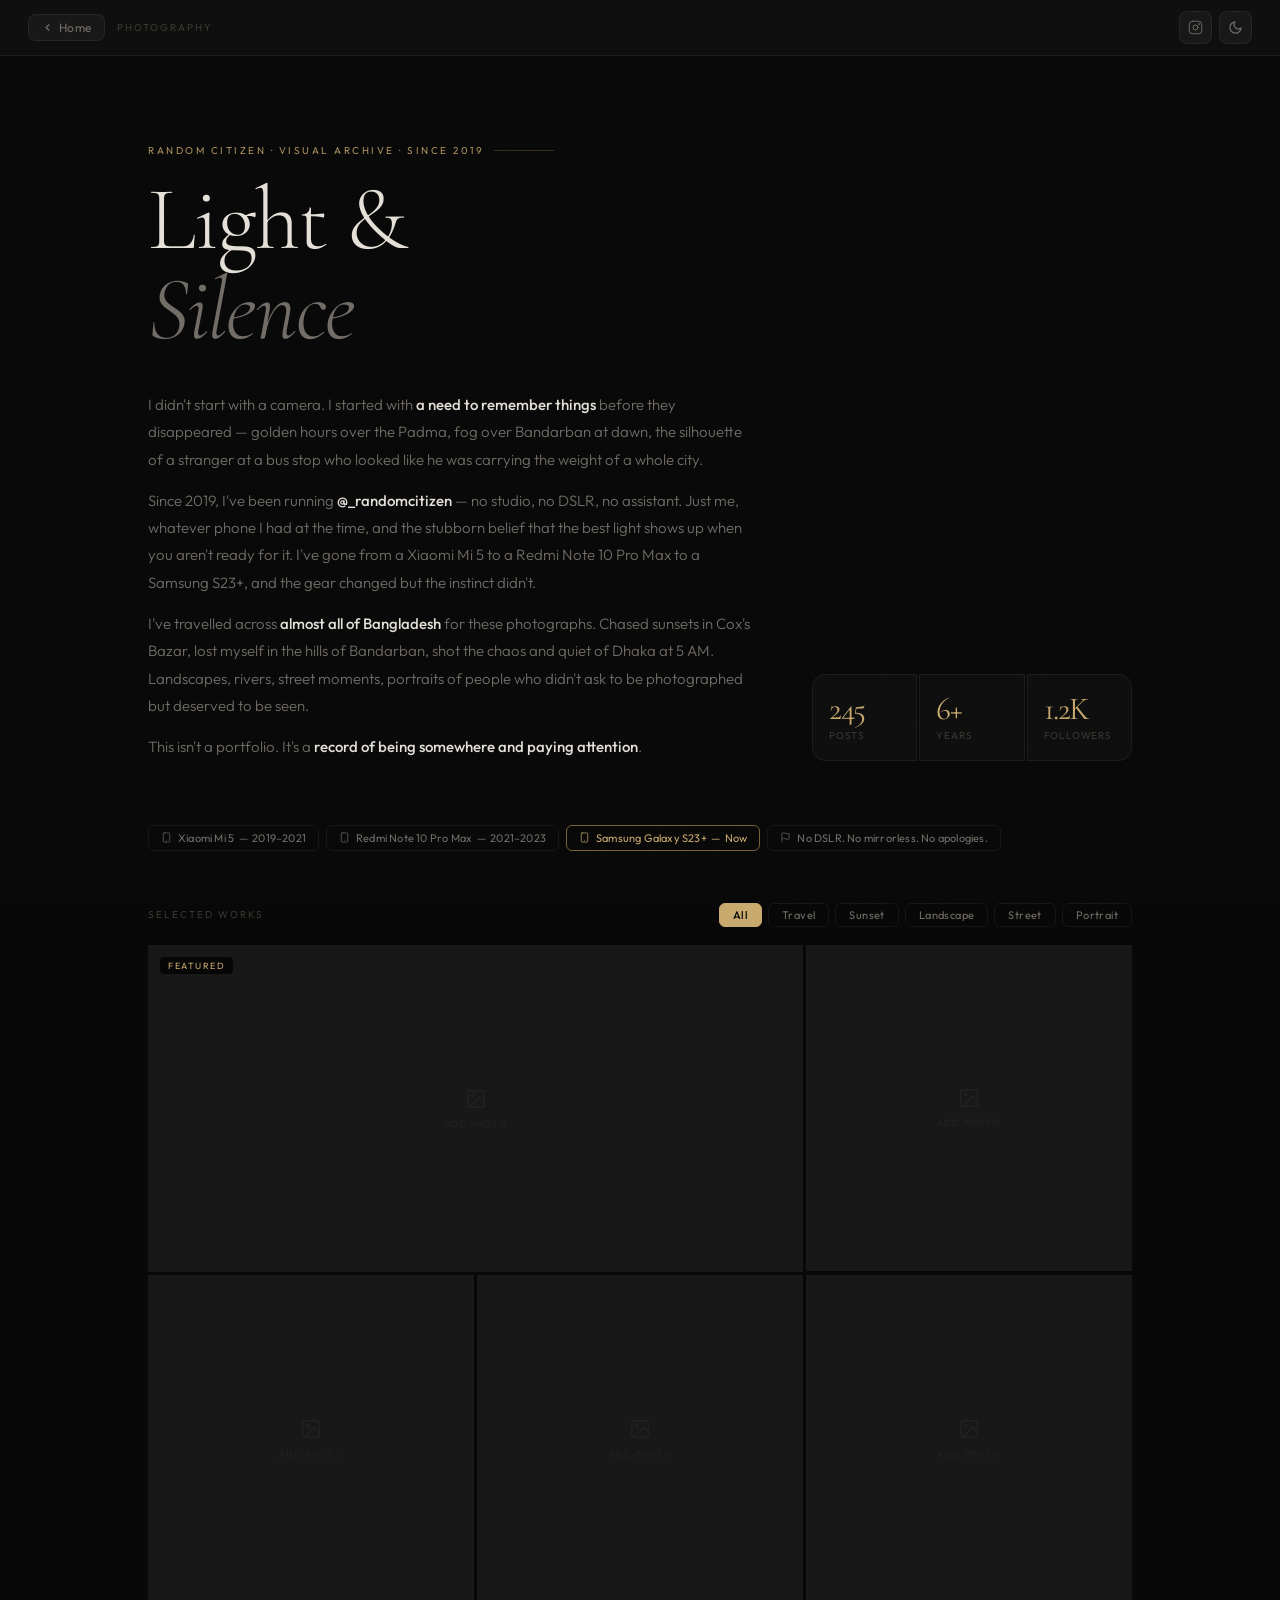
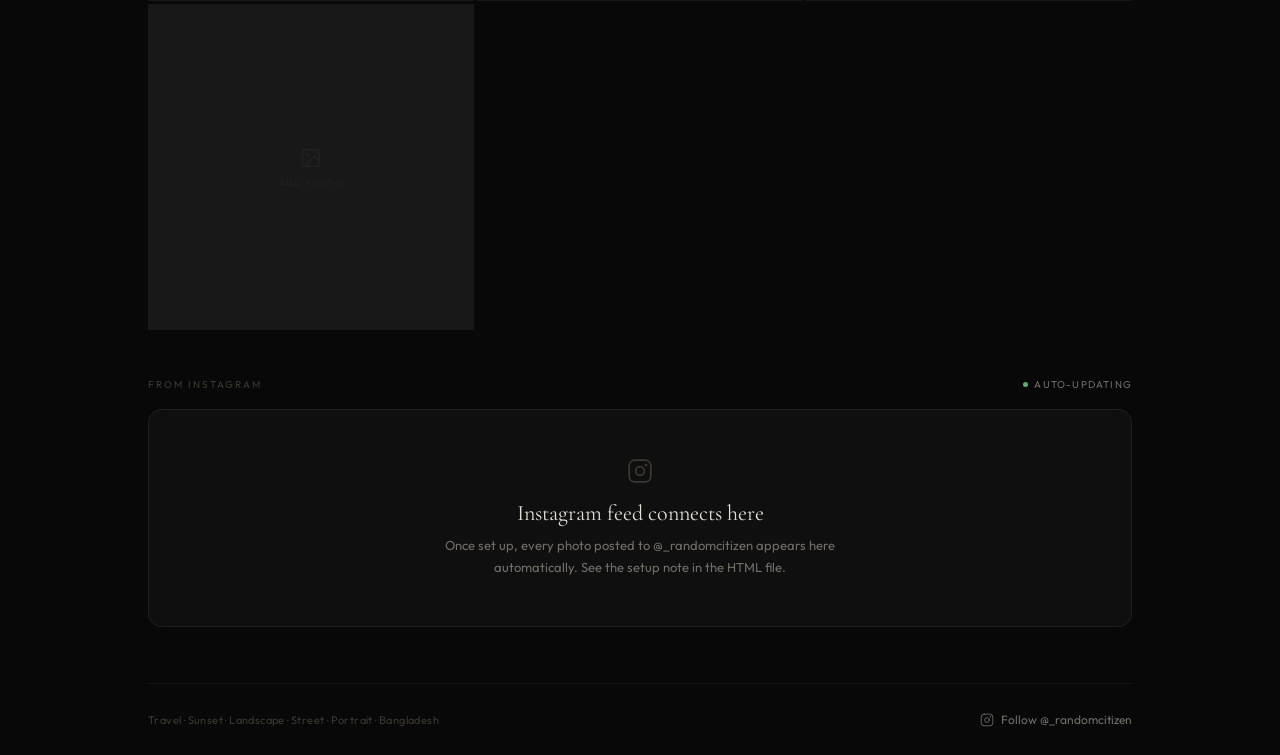
==== commit 017d24ba: "Update index.html" ====
--- a/photography/index.html
+++ b/photography/index.html
@@ -25,30 +25,27 @@
 body{font-family:'Outfit',sans-serif;background:var(--bg);color:var(--text);min-height:100vh;transition:background .3s,color .3s;overflow-x:hidden}
 a{color:inherit;text-decoration:none}
 img{display:block;max-width:100%}
-
-/* grain */
 body::after{content:'';position:fixed;inset:0;z-index:0;pointer-events:none;opacity:.45;background-image:url("data:image/svg+xml,%3Csvg xmlns='http://www.w3.org/2000/svg' width='300' height='300'%3E%3Cfilter id='n'%3E%3CfeTurbulence type='fractalNoise' baseFrequency='0.78' numOctaves='4' stitchTiles='stitch'/%3E%3C/filter%3E%3Crect width='300' height='300' filter='url(%23n)' opacity='0.045'/%3E%3C/svg%3E")}
 
-/* NAV */
-nav{position:sticky;top:0;z-index:99;display:flex;align-items:center;justify-content:space-between;padding:11px 28px;background:color-mix(in srgb,var(--bg) 84%,transparent);border-bottom:1px solid var(--border);backdrop-filter:blur(20px);position:sticky;z-index:99}
+nav{position:sticky;top:0;z-index:99;display:flex;align-items:center;justify-content:space-between;padding:11px 28px;background:var(--s1);border-bottom:1px solid var(--border);backdrop-filter:blur(20px)}
 .nav-l{display:flex;align-items:center;gap:12px}
 .nav-back{display:flex;align-items:center;gap:6px;font-size:12px;color:var(--muted);background:var(--s2);border:1px solid var(--border);border-radius:8px;padding:5px 13px;transition:all .2s;letter-spacing:.3px}
-.nav-back:hover{color:var(--text);border-color:rgba(255,255,255,.15)}
-.nav-back svg,.nav-btn svg{width:13px;height:13px}
+.nav-back:hover{color:var(--text);border-color:var(--subtle)}
+.nav-back svg{width:11px;height:11px}
 .nav-label{font-size:10px;letter-spacing:2px;text-transform:uppercase;color:var(--subtle)}
 .nav-r{display:flex;gap:7px}
 .nav-btn{width:33px;height:33px;border-radius:8px;border:1px solid var(--border);background:var(--s2);color:var(--muted);cursor:pointer;display:flex;align-items:center;justify-content:center;transition:all .2s}
-.nav-btn:hover{color:var(--text);border-color:rgba(255,255,255,.15)}
-
-/* HERO */
+.nav-btn:hover{color:var(--text);border-color:var(--subtle)}
+.nav-btn svg{width:15px;height:15px}
+
 .hero{padding:88px 28px 64px;position:relative;z-index:1;max-width:1040px;margin:0 auto}
 .hero-eyebrow{font-size:10px;letter-spacing:2.5px;text-transform:uppercase;color:var(--gold);opacity:.85;margin-bottom:18px;display:flex;align-items:center;gap:10px}
-.hero-eyebrow::after{content:'';flex:1;height:1px;background:var(--gold-dim);opacity:.4;max-width:80px}
-.hero-title{font-family:'Cormorant Garamond',serif;font-size:clamp(46px,7.5vw,90px);line-height:1;letter-spacing:-2px;color:var(--text);margin-bottom:0;font-weight:300}
+.hero-eyebrow::after{content:'';height:1px;width:60px;background:var(--gold-dim);opacity:.5}
+.hero-title{font-family:'Cormorant Garamond',serif;font-size:clamp(46px,7.5vw,90px);line-height:1;letter-spacing:-2px;color:var(--text);font-weight:300}
 .hero-title em{font-style:italic;color:var(--muted)}
-.hero-body{display:grid;grid-template-columns:1fr 340px;gap:64px;align-items:end;margin-top:36px}
-@media(max-width:780px){.hero-body{grid-template-columns:1fr;gap:32px}}
-.hero-bio{font-size:15px;line-height:1.8;color:var(--muted);font-weight:300}
+.hero-body{display:grid;grid-template-columns:1fr 320px;gap:56px;align-items:end;margin-top:36px}
+@media(max-width:780px){.hero-body{grid-template-columns:1fr;gap:28px}}
+.hero-bio{font-size:15px;line-height:1.82;color:var(--muted);font-weight:300}
 .hero-bio p+p{margin-top:14px}
 .hero-bio strong{color:var(--text);font-weight:500}
 .hero-stats{display:grid;grid-template-columns:repeat(3,1fr);gap:2px}
@@ -58,26 +55,23 @@
 .stat-n{font-family:'Cormorant Garamond',serif;font-size:32px;letter-spacing:-1.5px;color:var(--gold);line-height:1;display:block}
 .stat-l{font-size:10px;letter-spacing:.8px;color:var(--subtle);margin-top:4px;display:block;text-transform:uppercase}
 
-/* GEAR STRIP */
-.gear-strip{max-width:1040px;margin:0 auto;padding:0 28px;position:relative;z-index:1;margin-bottom:56px}
-.gear-row{display:flex;gap:8px;flex-wrap:wrap}
-.gear-chip{display:inline-flex;align-items:center;gap:6px;font-size:11px;color:var(--muted);border:1px solid var(--border);border-radius:6px;padding:5px 12px;letter-spacing:.3px}
-.gear-chip svg{width:11px;height:11px;color:var(--subtle)}
+.gear-strip{max-width:1040px;margin:0 auto 52px;padding:0 28px;position:relative;z-index:1}
+.gear-row{display:flex;gap:7px;flex-wrap:wrap}
+.gear-chip{display:inline-flex;align-items:center;gap:6px;font-size:11px;color:var(--muted);border:1px solid var(--border);border-radius:6px;padding:5px 12px;letter-spacing:.2px}
+.gear-chip svg{width:11px;height:11px}
 .gear-chip.current{border-color:var(--gold-dim);color:var(--gold)}
 
-/* FILTER */
 .section-wrap{max-width:1040px;margin:0 auto;padding:0 28px;position:relative;z-index:1}
-.sec-row{display:flex;align-items:center;justify-content:space-between;margin-bottom:20px;flex-wrap:wrap;gap:12px}
+.sec-row{display:flex;align-items:center;justify-content:space-between;margin-bottom:18px;flex-wrap:wrap;gap:12px}
 .sec-label{font-size:10px;letter-spacing:2px;text-transform:uppercase;color:var(--subtle)}
 .filter-bar{display:flex;gap:6px;flex-wrap:wrap}
 .fbtn{padding:4px 13px;border-radius:6px;font-size:11px;letter-spacing:.4px;border:1px solid var(--border);background:transparent;color:var(--muted);cursor:pointer;transition:all .18s;font-family:'Outfit',sans-serif}
-.fbtn:hover{color:var(--text);border-color:rgba(255,255,255,.15)}
+.fbtn:hover{color:var(--text);border-color:var(--subtle)}
 .fbtn.on{background:var(--gold);color:#080808;border-color:var(--gold);font-weight:500}
 
-/* FEATURED GRID */
 .feat-grid{display:grid;grid-template-columns:repeat(3,1fr);gap:3px;margin-bottom:3px}
 @media(max-width:680px){.feat-grid{grid-template-columns:repeat(2,1fr)}}
-.feat-item{position:relative;overflow:hidden;aspect-ratio:1;cursor:pointer;background:var(--s2);transition:opacity .2s}
+.feat-item{position:relative;overflow:hidden;aspect-ratio:1;cursor:pointer;background:var(--s2)}
 .feat-item.hidden{display:none}
 .feat-item:first-child{grid-column:span 2;aspect-ratio:2/1}
 @media(max-width:680px){.feat-item:first-child{grid-column:span 1;aspect-ratio:1}}
@@ -91,30 +85,27 @@
 .ph svg{width:22px;height:22px;opacity:.3}
 .ph span{font-size:9px;letter-spacing:1.2px;text-transform:uppercase;opacity:.3}
 
-/* INSTAGRAM LIVE */
 .feed-head{display:flex;align-items:center;justify-content:space-between;margin:48px 0 18px}
 .live-badge{display:inline-flex;align-items:center;gap:6px;font-size:10px;letter-spacing:1.2px;text-transform:uppercase;color:var(--muted)}
 .live-dot{width:5px;height:5px;border-radius:50%;background:#5aab6e;animation:blink 2s infinite}
 @keyframes blink{0%,100%{opacity:1}50%{opacity:.3}}
 
-/* BEHOLD placeholder */
-.behold-box{background:var(--s1);border:1px dashed var(--border);border-radius:var(--r);padding:40px 32px;text-align:center}
-.behold-box svg{width:28px;height:28px;color:var(--subtle);margin:0 auto 16px;display:block}
-.behold-box h3{font-family:'Cormorant Garamond',serif;font-size:24px;font-weight:400;margin-bottom:10px}
-.behold-box p{font-size:13px;color:var(--muted);line-height:1.75;max-width:480px;margin:0 auto 24px}
-.behold-steps{text-align:left;max-width:500px;margin:0 auto;font-size:12px;color:var(--muted);line-height:2.4}
-.behold-steps code{font-size:11px;background:var(--s3);padding:1px 7px;border-radius:3px;color:var(--gold);font-family:'SF Mono','Cascadia Code',monospace}
-.behold-steps strong{color:var(--text)}
-
-/* FOOTER */
-.page-footer{max-width:1040px;margin:64px auto 0;padding:32px 28px;border-top:1px solid var(--border);display:flex;align-items:center;justify-content:space-between;flex-wrap:wrap;gap:16px;position:relative;z-index:1}
+/* BEHOLD WIDGET — visible once connected, hidden until then */
+.behold-placeholder{
+  background:var(--s1);border:1px solid var(--border);
+  border-radius:var(--r);padding:48px 32px;text-align:center;
+}
+.behold-placeholder svg{width:26px;height:26px;color:var(--subtle);margin:0 auto 16px;display:block}
+.behold-placeholder h3{font-family:'Cormorant Garamond',serif;font-size:22px;font-weight:400;margin-bottom:8px;color:var(--text)}
+.behold-placeholder p{font-size:13px;color:var(--muted);line-height:1.7;max-width:420px;margin:0 auto}
+
+.page-footer{max-width:1040px;margin:64px auto 0;padding:28px 28px;border-top:1px solid var(--border);display:flex;align-items:center;justify-content:space-between;flex-wrap:wrap;gap:16px;position:relative;z-index:1}
 .footer-text{font-size:11px;color:var(--subtle);letter-spacing:.4px}
 .ig-follow{display:inline-flex;align-items:center;gap:7px;font-size:12px;color:var(--muted);transition:color .2s}
 .ig-follow:hover{color:var(--gold)}
 .ig-follow svg{width:14px;height:14px}
 
-/* LIGHTBOX */
-.lb{display:none;position:fixed;inset:0;z-index:200;background:rgba(0,0,0,.97);backdrop-filter:blur(16px);align-items:center;justify-content:center;padding:20px}
+.lb{display:none;position:fixed;inset:0;z-index:200;background:rgba(0,0,0,.97);align-items:center;justify-content:center;padding:20px}
 .lb.open{display:flex}
 .lb img{max-width:min(840px,92vw);max-height:88vh;object-fit:contain;border-radius:4px}
 .lb-close{position:absolute;top:20px;right:20px;background:none;border:1px solid rgba(255,255,255,.1);border-radius:8px;color:rgba(255,255,255,.45);cursor:pointer;width:36px;height:36px;display:flex;align-items:center;justify-content:center;transition:all .2s}
@@ -145,8 +136,8 @@
     <a class="nav-btn" href="https://instagram.com/_randomcitizen" target="_blank" rel="noopener" title="Instagram">
       <svg viewBox="0 0 24 24" fill="none" stroke="currentColor" stroke-width="1.5" stroke-linecap="round" stroke-linejoin="round"><rect x="2" y="2" width="20" height="20" rx="5"/><circle cx="12" cy="12" r="4"/><circle cx="17.5" cy="6.5" r=".5" fill="currentColor"/></svg>
     </a>
-    <button class="nav-btn" onclick="toggleTheme()" title="Theme">
-      <svg id="themeIcon" viewBox="0 0 24 24" fill="none" stroke="currentColor" stroke-width="2" stroke-linecap="round" stroke-linejoin="round"><circle cx="12" cy="12" r="5"/><line x1="12" y1="1" x2="12" y2="3"/><line x1="12" y1="21" x2="12" y2="23"/><line x1="4.22" y1="4.22" x2="5.64" y2="5.64"/><line x1="18.36" y1="18.36" x2="19.78" y2="19.78"/><line x1="1" y1="12" x2="3" y2="12"/><line x1="21" y1="12" x2="23" y2="12"/><line x1="4.22" y1="19.78" x2="5.64" y2="18.36"/><line x1="18.36" y1="5.64" x2="19.78" y2="4.22"/></svg>
+    <button class="nav-btn" id="themeBtn" onclick="toggleTheme()" title="Toggle theme">
+      <svg id="themeIcon" viewBox="0 0 24 24" fill="none" stroke="currentColor" stroke-width="2" stroke-linecap="round" stroke-linejoin="round"><path d="M21 12.79A9 9 0 1 1 11.21 3 7 7 0 0 0 21 12.79z"/></svg>
     </button>
   </div>
 </nav>
@@ -163,18 +154,9 @@
     </div>
     <div>
       <div class="hero-stats">
-        <div class="stat-box">
-          <span class="stat-n">245</span>
-          <span class="stat-l">Posts</span>
-        </div>
-        <div class="stat-box">
-          <span class="stat-n">6+</span>
-          <span class="stat-l">Years</span>
-        </div>
-        <div class="stat-box">
-          <span class="stat-n">1.2K</span>
-          <span class="stat-l">Followers</span>
-        </div>
+        <div class="stat-box"><span class="stat-n">245</span><span class="stat-l">Posts</span></div>
+        <div class="stat-box"><span class="stat-n">6+</span><span class="stat-l">Years</span></div>
+        <div class="stat-box"><span class="stat-n">1.2K</span><span class="stat-l">Followers</span></div>
       </div>
     </div>
   </div>
@@ -196,13 +178,12 @@
     </div>
     <div class="gear-chip">
       <svg viewBox="0 0 24 24" fill="none" stroke="currentColor" stroke-width="1.5"><path d="M4 15s1-1 4-1 5 2 8 2 4-1 4-1V3s-1 1-4 1-5-2-8-2-4 1-4 1z"/><line x1="4" y1="22" x2="4" y2="15"/></svg>
-      No DSLR. No Mirrorless. No apologies.
+      No DSLR. No mirrorless. No apologies.
     </div>
   </div>
 </div>
 
 <div class="section-wrap">
-
   <div class="sec-row">
     <span class="sec-label">Selected Works</span>
     <div class="filter-bar">
@@ -215,115 +196,87 @@
     </div>
   </div>
 
+  <!-- ADD YOUR PHOTOS: replace each <div class="ph">...</div> with <img src="assets/file.jpg" alt="Caption" onclick="openLB(this.src,this.alt)"> -->
+  <div class="feat-grid" id="fg">
+    <div class="feat-item" data-tag="sunset landscape">
+      <div class="ph"><svg viewBox="0 0 24 24" fill="none" stroke="currentColor" stroke-width="1.5"><rect x="3" y="3" width="18" height="18" rx="2"/><circle cx="8.5" cy="8.5" r="1.5"/><polyline points="21 15 16 10 5 21"/></svg><span>Add photo</span></div>
+      <div class="feat-overlay"><div class="feat-caption">Your caption</div></div>
+      <span class="feat-badge">Featured</span>
+    </div>
+    <div class="feat-item" data-tag="travel">
+      <div class="ph"><svg viewBox="0 0 24 24" fill="none" stroke="currentColor" stroke-width="1.5"><rect x="3" y="3" width="18" height="18" rx="2"/><circle cx="8.5" cy="8.5" r="1.5"/><polyline points="21 15 16 10 5 21"/></svg><span>Add photo</span></div>
+      <div class="feat-overlay"><div class="feat-caption">Your caption</div></div>
+    </div>
+    <div class="feat-item" data-tag="sunset">
+      <div class="ph"><svg viewBox="0 0 24 24" fill="none" stroke="currentColor" stroke-width="1.5"><rect x="3" y="3" width="18" height="18" rx="2"/><circle cx="8.5" cy="8.5" r="1.5"/><polyline points="21 15 16 10 5 21"/></svg><span>Add photo</span></div>
+      <div class="feat-overlay"><div class="feat-caption">Your caption</div></div>
+    </div>
+    <div class="feat-item" data-tag="street portrait">
+      <div class="ph"><svg viewBox="0 0 24 24" fill="none" stroke="currentColor" stroke-width="1.5"><rect x="3" y="3" width="18" height="18" rx="2"/><circle cx="8.5" cy="8.5" r="1.5"/><polyline points="21 15 16 10 5 21"/></svg><span>Add photo</span></div>
+      <div class="feat-overlay"><div class="feat-caption">Your caption</div></div>
+    </div>
+    <div class="feat-item" data-tag="landscape travel">
+      <div class="ph"><svg viewBox="0 0 24 24" fill="none" stroke="currentColor" stroke-width="1.5"><rect x="3" y="3" width="18" height="18" rx="2"/><circle cx="8.5" cy="8.5" r="1.5"/><polyline points="21 15 16 10 5 21"/></svg><span>Add photo</span></div>
+      <div class="feat-overlay"><div class="feat-caption">Your caption</div></div>
+    </div>
+    <div class="feat-item" data-tag="portrait">
+      <div class="ph"><svg viewBox="0 0 24 24" fill="none" stroke="currentColor" stroke-width="1.5"><rect x="3" y="3" width="18" height="18" rx="2"/><circle cx="8.5" cy="8.5" r="1.5"/><polyline points="21 15 16 10 5 21"/></svg><span>Add photo</span></div>
+      <div class="feat-overlay"><div class="feat-caption">Your caption</div></div>
+    </div>
+  </div>
+
+  <div class="feed-head">
+    <span class="sec-label">From Instagram</span>
+    <span class="live-badge"><span class="live-dot"></span>Auto-updating</span>
+  </div>
+
   <!--
-  ═══════════════════════════════════════════════════════════
-  HOW TO ADD YOUR PHOTOS (one-time, never touch again):
-  
-  1. Create a folder called "assets" next to this HTML file
-  2. Copy your best photos into assets/
-  3. For EACH .feat-item below, replace:
-       <div class="ph">...</div>
-     with:
-       <img src="assets/YOUR-FILE.jpg" alt="Caption here" onclick="openLB(this.src,this.alt)">
-  4. Set data-tag on the parent .feat-item to match what's in it:
-     data-tag="sunset"  OR  data-tag="travel landscape"  etc.
-  5. Update the .feat-caption text to match your photo
-  
-  That's it. Filter buttons work automatically.
-  ═══════════════════════════════════════════════════════════
+  TO CONNECT INSTAGRAM AUTO-IMPORT (one time only):
+  1. Instagram → Settings → Account type → Switch to Creator (free, reversible)
+  2. Sign up at behold.so (free)
+  3. Connect @_randomcitizen → Create a User Feed → copy the 2-line embed code
+  4. Delete the <div class="behold-placeholder"> block below
+  5. Paste the 2 Behold lines here. Done forever.
   -->
-  <div class="feat-grid" id="fg">
-
-    <div class="feat-item" data-tag="sunset landscape">
-      <div class="ph">
-        <svg viewBox="0 0 24 24" fill="none" stroke="currentColor" stroke-width="1.5"><rect x="3" y="3" width="18" height="18" rx="2"/><circle cx="8.5" cy="8.5" r="1.5"/><polyline points="21 15 16 10 5 21"/></svg>
-        <span>Add photo</span>
-      </div>
-      <div class="feat-overlay"><div class="feat-caption">Your caption here</div></div>
-      <span class="feat-badge">Featured</span>
-    </div>
-
-    <div class="feat-item" data-tag="travel">
-      <div class="ph">
-        <svg viewBox="0 0 24 24" fill="none" stroke="currentColor" stroke-width="1.5"><rect x="3" y="3" width="18" height="18" rx="2"/><circle cx="8.5" cy="8.5" r="1.5"/><polyline points="21 15 16 10 5 21"/></svg>
-        <span>Add photo</span>
-      </div>
-      <div class="feat-overlay"><div class="feat-caption">Your caption here</div></div>
-    </div>
-
-    <div class="feat-item" data-tag="sunset">
-      <div class="ph">
-        <svg viewBox="0 0 24 24" fill="none" stroke="currentColor" stroke-width="1.5"><rect x="3" y="3" width="18" height="18" rx="2"/><circle cx="8.5" cy="8.5" r="1.5"/><polyline points="21 15 16 10 5 21"/></svg>
-        <span>Add photo</span>
-      </div>
-      <div class="feat-overlay"><div class="feat-caption">Your caption here</div></div>
-    </div>
-
-    <div class="feat-item" data-tag="street portrait">
-      <div class="ph">
-        <svg viewBox="0 0 24 24" fill="none" stroke="currentColor" stroke-width="1.5"><rect x="3" y="3" width="18" height="18" rx="2"/><circle cx="8.5" cy="8.5" r="1.5"/><polyline points="21 15 16 10 5 21"/></svg>
-        <span>Add photo</span>
-      </div>
-      <div class="feat-overlay"><div class="feat-caption">Your caption here</div></div>
-    </div>
-
-    <div class="feat-item" data-tag="landscape travel">
-      <div class="ph">
-        <svg viewBox="0 0 24 24" fill="none" stroke="currentColor" stroke-width="1.5"><rect x="3" y="3" width="18" height="18" rx="2"/><circle cx="8.5" cy="8.5" r="1.5"/><polyline points="21 15 16 10 5 21"/></svg>
-        <span>Add photo</span>
-      </div>
-      <div class="feat-overlay"><div class="feat-caption">Your caption here</div></div>
-    </div>
-
-    <div class="feat-item" data-tag="portrait">
-      <div class="ph">
-        <svg viewBox="0 0 24 24" fill="none" stroke="currentColor" stroke-width="1.5"><rect x="3" y="3" width="18" height="18" rx="2"/><circle cx="8.5" cy="8.5" r="1.5"/><polyline points="21 15 16 10 5 21"/></svg>
-        <span>Add photo</span>
-      </div>
-      <div class="feat-overlay"><div class="feat-caption">Your caption here</div></div>
-    </div>
-
-  </div>
-
-  <!-- LIVE INSTAGRAM SECTION -->
-  <div class="feed-head">
-    <span class="sec-label">From Instagram &mdash; Always Fresh</span>
-    <span class="live-badge"><span class="live-dot"></span>Auto-updating</span>
-  </div>
-
-  <!--
-  ═══════════════════════════════════════════════════════════
-  INSTAGRAM AUTO-IMPORT — ONE-TIME SETUP (15 minutes total)
-
-  STEP 1: Switch @_randomcitizen to Creator Account
-    → Instagram app → Profile → Menu (top right ☰)
-    → Settings and Privacy → Account type and tools
-    → Switch to Professional Account → Creator
-    (Free. Reversible. Your posts/followers unchanged.)
-
-  STEP 2: Sign up at behold.so (free plan)
-    → Go to behold.so → Create account
-    → "Add Feed" → "Instagram User Feed"
-    → Connect your @_randomcitizen account
-    → Choose how many posts to show (9 recommended)
-    → Click "Publish Feed"
-
-  STEP 3: Get your embed code
-    → In your Behold dashboard, click "Embed Code"
-    → Copy the two lines that look like this:
-        <script src="https://w.behold.so/widget.js" type="module"></script>
-        <behold-widget feed-id="YOUR_UNIQUE_ID"></behold-widget>
-
-  STEP 4: Come back to this file
-    → Delete the entire <div class="behold-box">...</div> below
-    → Paste those two lines in its place
-    → Save and upload to GitHub
-
-  DONE. Every time you post on Instagram, this section
-  updates automatically. You never touch this file again.
-  ═══════════════════════════════════════════════════════════
-  -->
-
-  <div class="behold-box">
+  <div class="behold-placeholder">
     <svg viewBox="0 0 24 24" fill="none" stroke="currentColor" stroke-width="1.5" stroke-linecap="round" stroke-linejoin="round"><rect x="2" y="2" width="20" height="20" rx="5"/><circle cx="12" cy="12" r="4"/><circle cx="17.5" cy="6.5" r=".5" fill="currentColor"/></svg>
- 
+    <h3>Instagram feed connects here</h3>
+    <p>Once set up, every photo posted to @_randomcitizen appears here automatically. See the setup note in the HTML file.</p>
+  </div>
+
+  <div class="page-footer" style="padding:28px 0;margin-top:56px">
+    <span class="footer-text">Travel &middot; Sunset &middot; Landscape &middot; Street &middot; Portrait &middot; Bangladesh</span>
+    <a class="ig-follow" href="https://instagram.com/_randomcitizen" target="_blank" rel="noopener">
+      <svg viewBox="0 0 24 24" fill="none" stroke="currentColor" stroke-width="1.5" stroke-linecap="round" stroke-linejoin="round"><rect x="2" y="2" width="20" height="20" rx="5"/><circle cx="12" cy="12" r="4"/><circle cx="17.5" cy="6.5" r=".5" fill="currentColor"/></svg>
+      Follow @_randomcitizen
+    </a>
+  </div>
+</div>
+
+<script>
+let dark=true;
+function toggleTheme(){
+  dark=!dark;
+  document.documentElement.setAttribute('data-theme',dark?'dark':'light');
+  document.getElementById('themeIcon').innerHTML=dark
+    ?'<path d="M21 12.79A9 9 0 1 1 11.21 3 7 7 0 0 0 21 12.79z"/>'
+    :'<circle cx="12" cy="12" r="5"/><line x1="12" y1="1" x2="12" y2="3"/><line x1="12" y1="21" x2="12" y2="23"/><line x1="4.22" y1="4.22" x2="5.64" y2="5.64"/><line x1="18.36" y1="18.36" x2="19.78" y2="19.78"/><line x1="1" y1="12" x2="3" y2="12"/><line x1="21" y1="12" x2="23" y2="12"/><line x1="4.22" y1="19.78" x2="5.64" y2="18.36"/><line x1="18.36" y1="5.64" x2="19.78" y2="4.22"/>';
+}
+function filter(btn,tag){
+  document.querySelectorAll('.fbtn').forEach(b=>b.classList.remove('on'));
+  btn.classList.add('on');
+  document.querySelectorAll('.feat-item').forEach(i=>{
+    i.classList.toggle('hidden',tag!=='all'&&!i.dataset.tag.includes(tag));
+  });
+}
+function openLB(src,cap){
+  if(!src)return;
+  document.getElementById('lb-img').src=src;
+  document.getElementById('lb-cap').textContent=cap||'';
+  document.getElementById('lb').classList.add('open');
+}
+function closeLB(){document.getElementById('lb').classList.remove('open')}
+document.addEventListener('keydown',e=>{if(e.key==='Escape')closeLB()});
+</script>
+</body>
+</html>
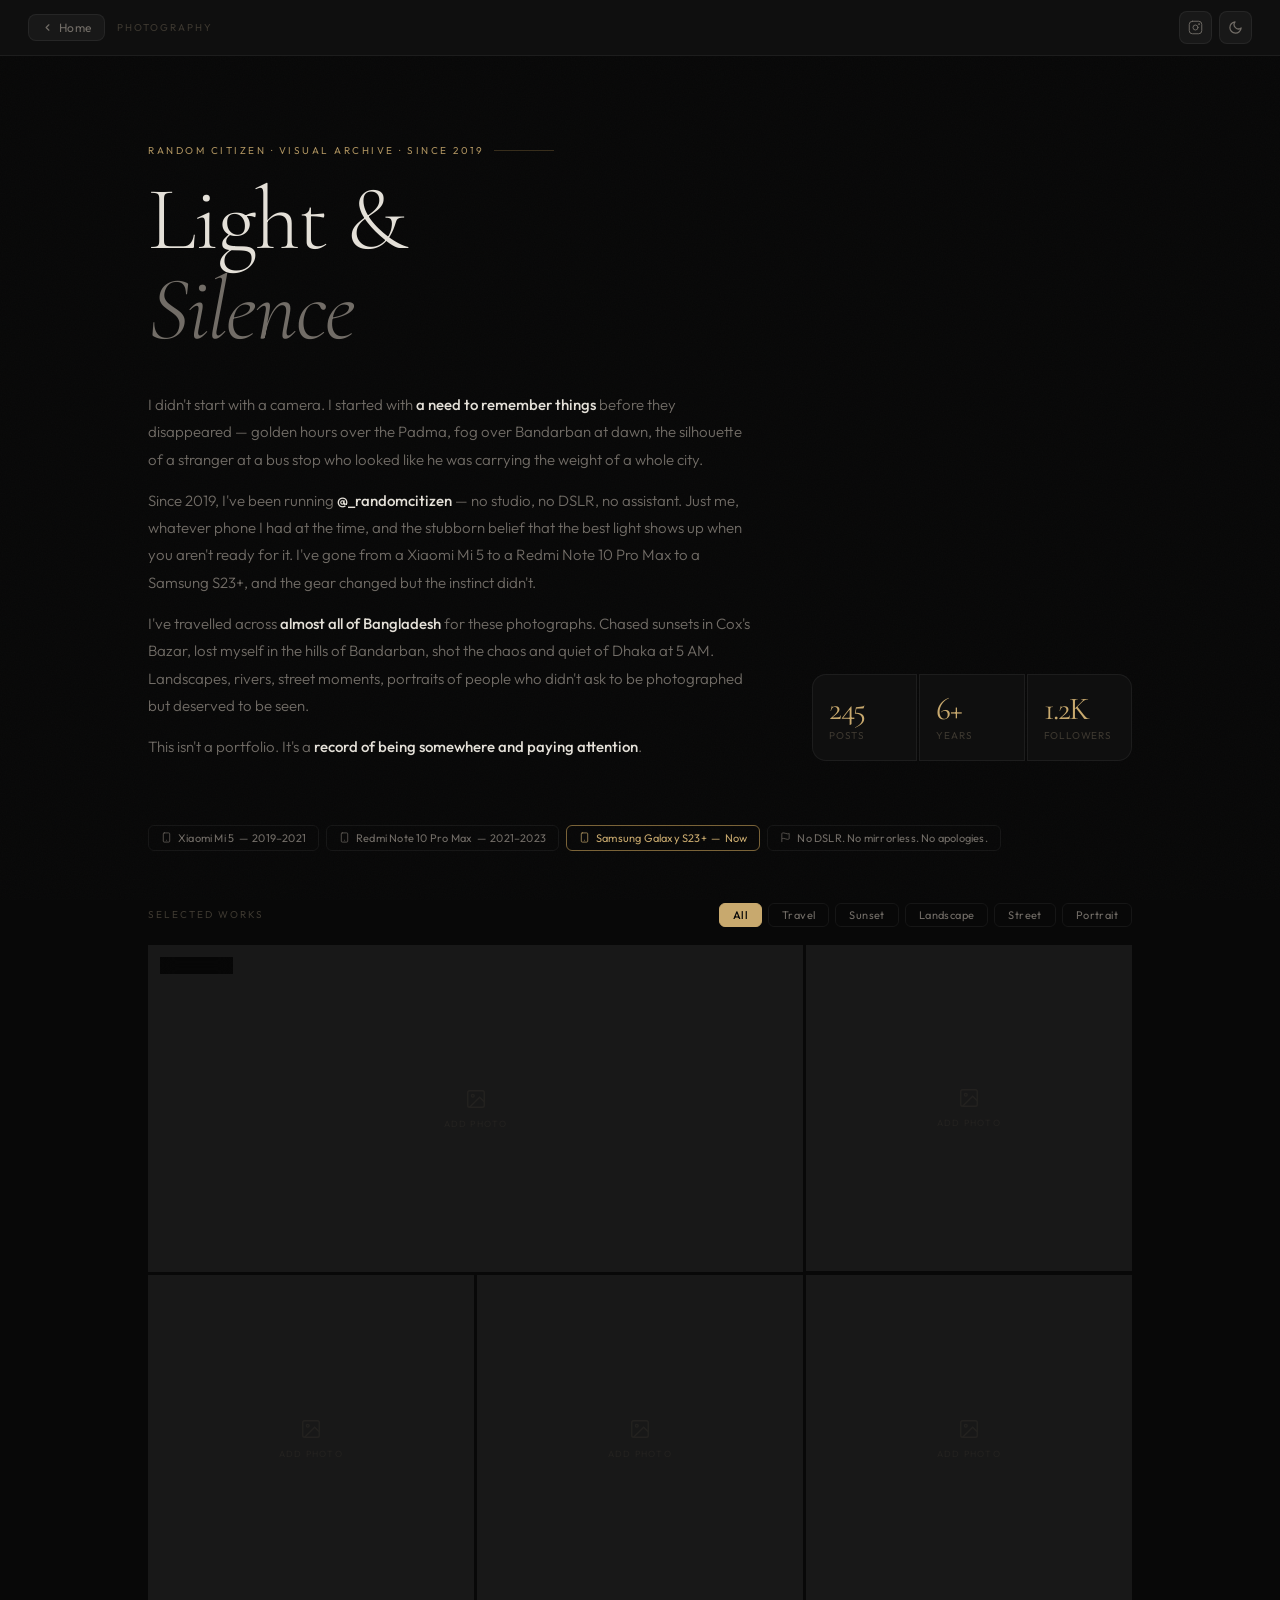
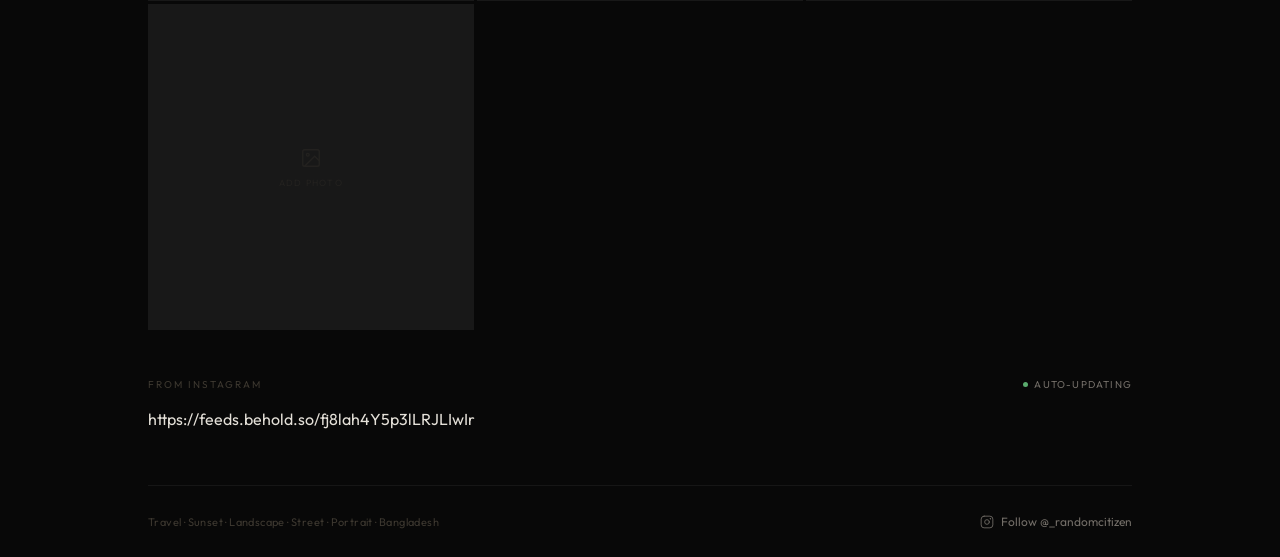
==== commit 1edee9e0: "Update index.html" ====
--- a/photography/index.html
+++ b/photography/index.html
@@ -238,11 +238,7 @@
   4. Delete the <div class="behold-placeholder"> block below
   5. Paste the 2 Behold lines here. Done forever.
   -->
-  <div class="behold-placeholder">
-    <svg viewBox="0 0 24 24" fill="none" stroke="currentColor" stroke-width="1.5" stroke-linecap="round" stroke-linejoin="round"><rect x="2" y="2" width="20" height="20" rx="5"/><circle cx="12" cy="12" r="4"/><circle cx="17.5" cy="6.5" r=".5" fill="currentColor"/></svg>
-    <h3>Instagram feed connects here</h3>
-    <p>Once set up, every photo posted to @_randomcitizen appears here automatically. See the setup note in the HTML file.</p>
-  </div>
+https://feeds.behold.so/fj8lah4Y5p3lLRJLIwIr
 
   <div class="page-footer" style="padding:28px 0;margin-top:56px">
     <span class="footer-text">Travel &middot; Sunset &middot; Landscape &middot; Street &middot; Portrait &middot; Bangladesh</span>
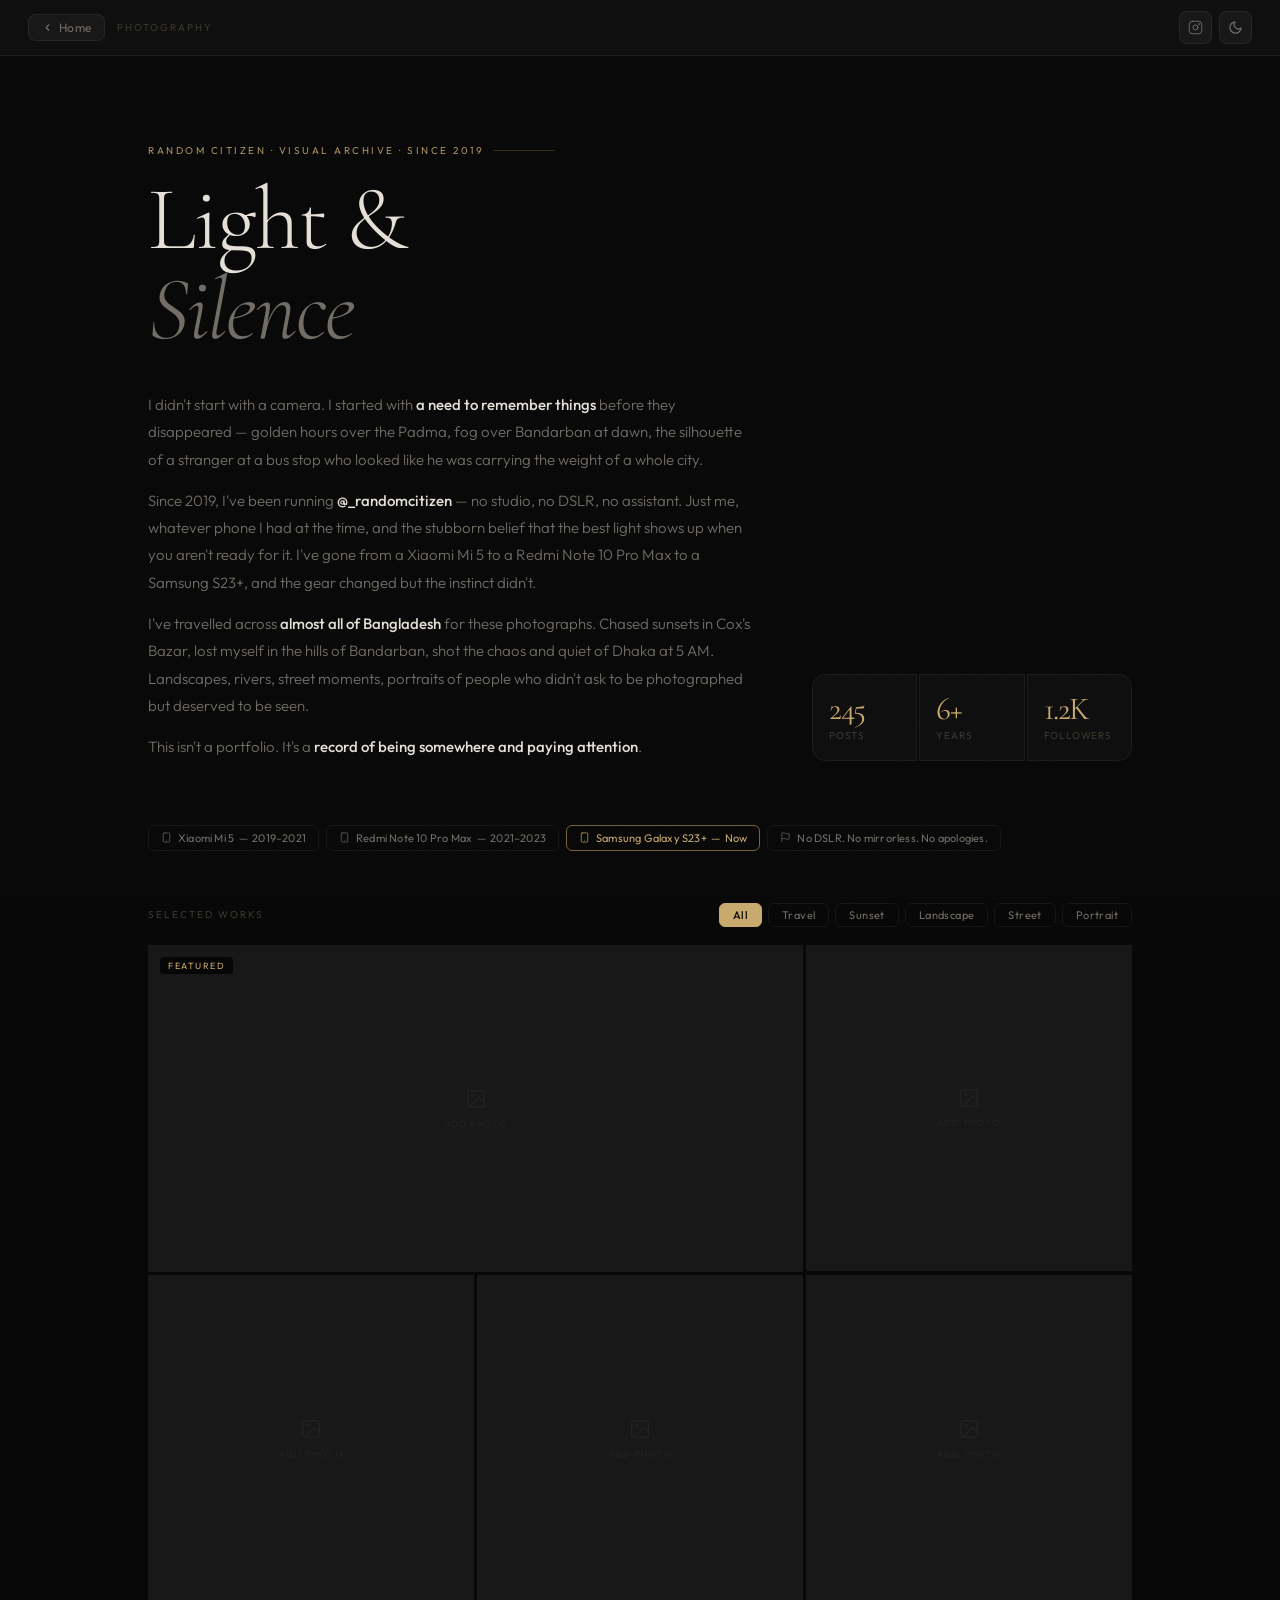
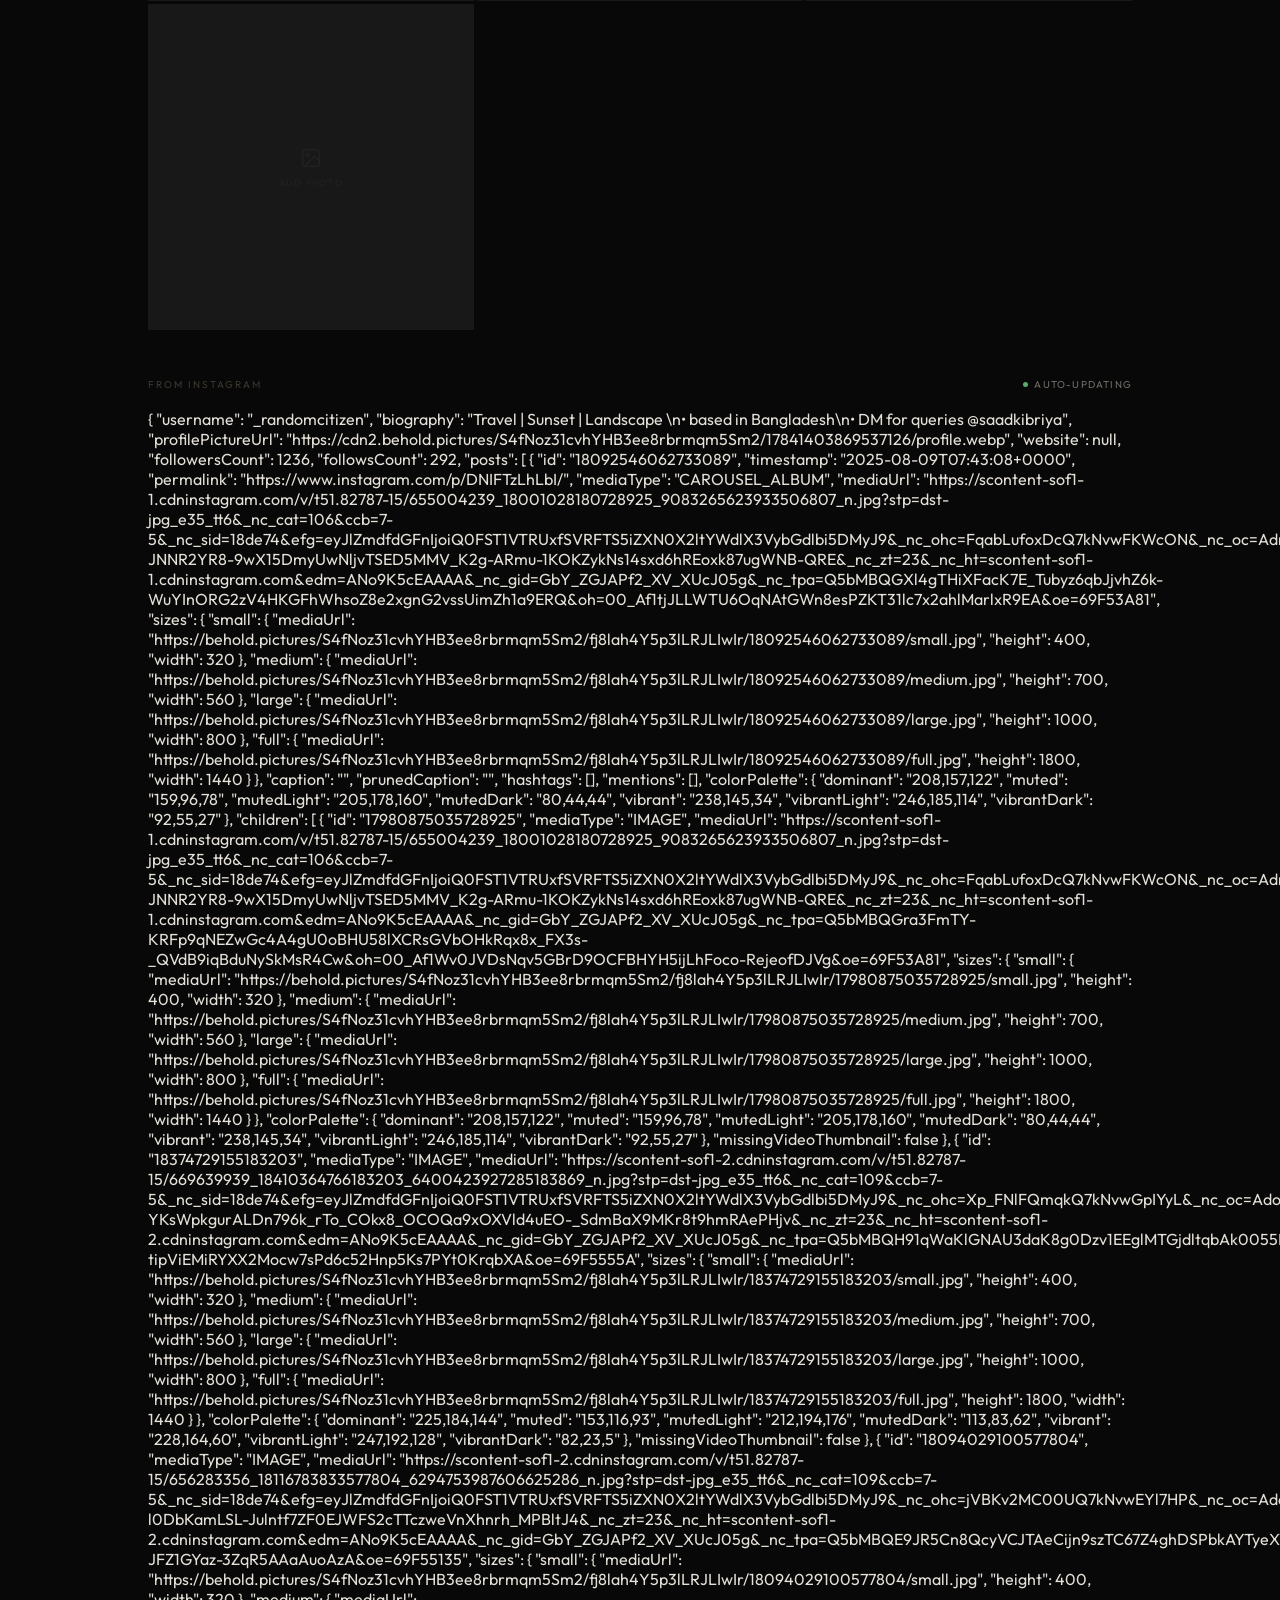
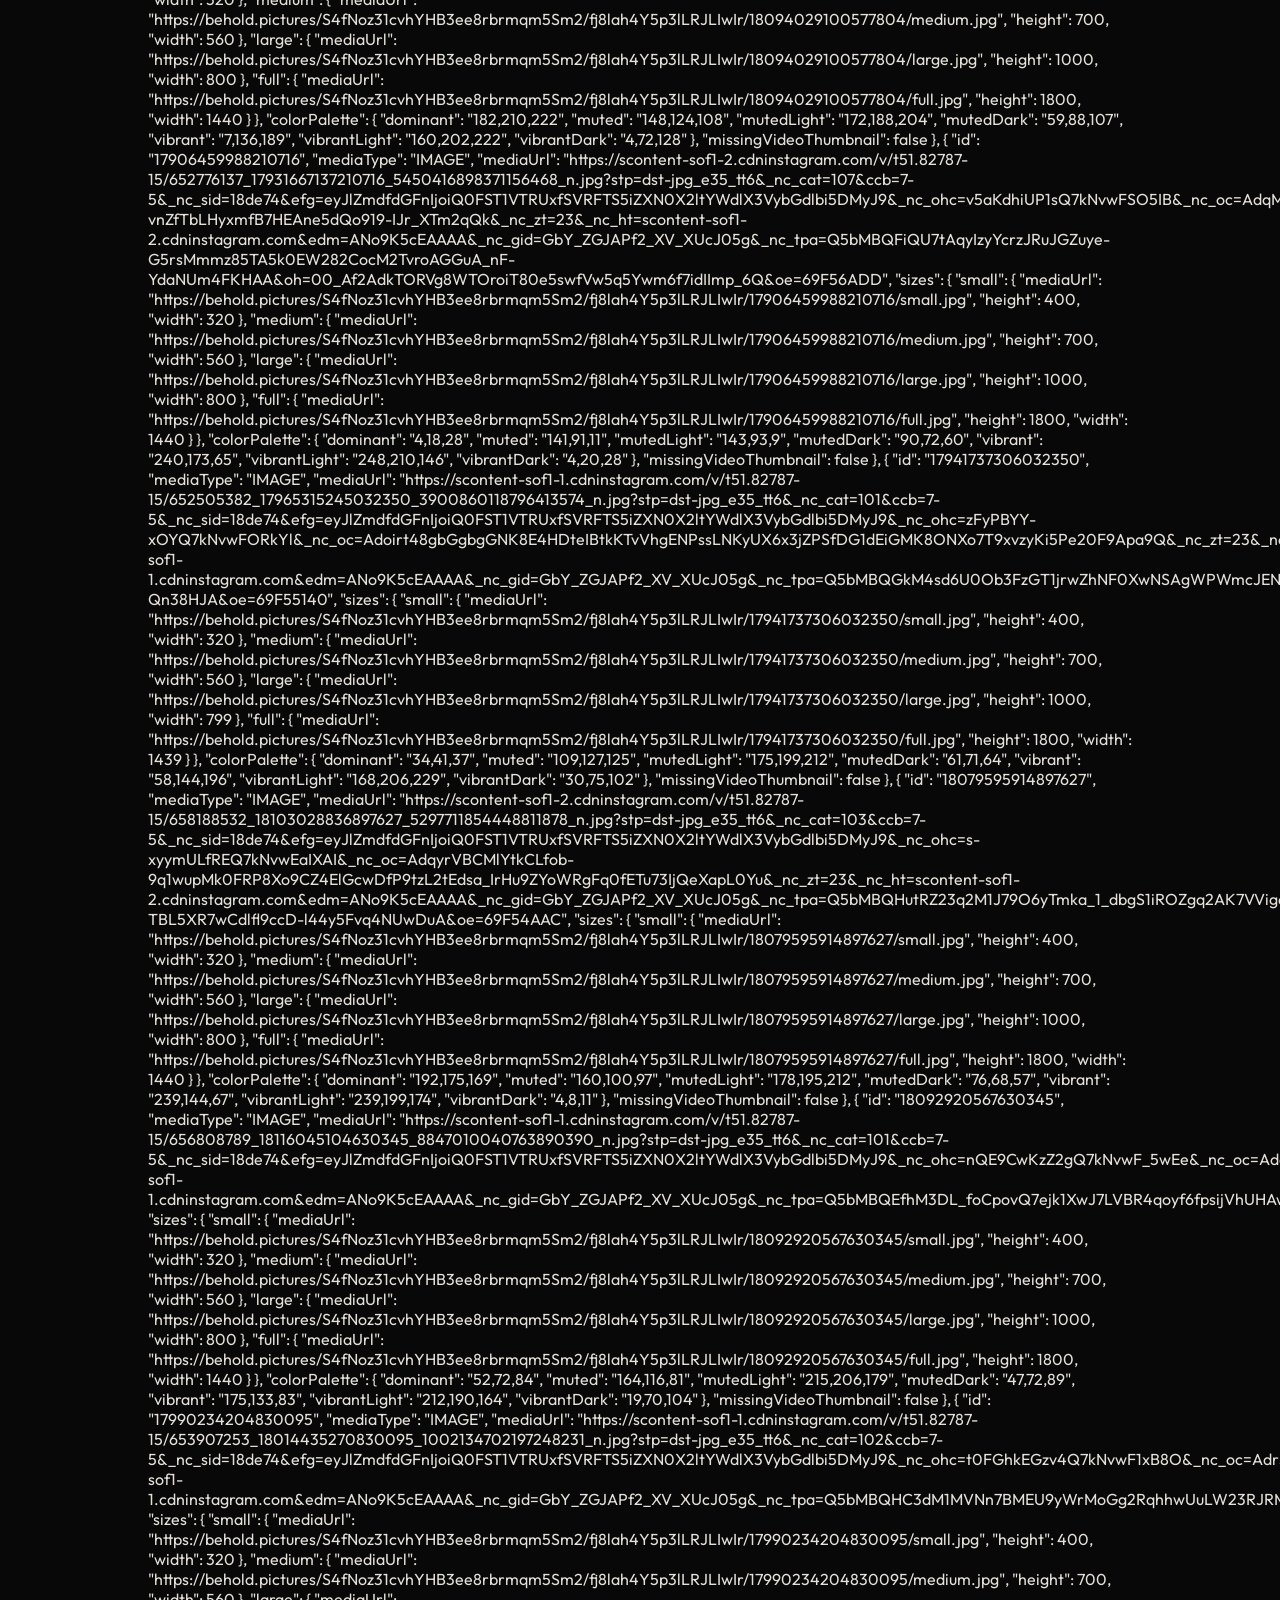
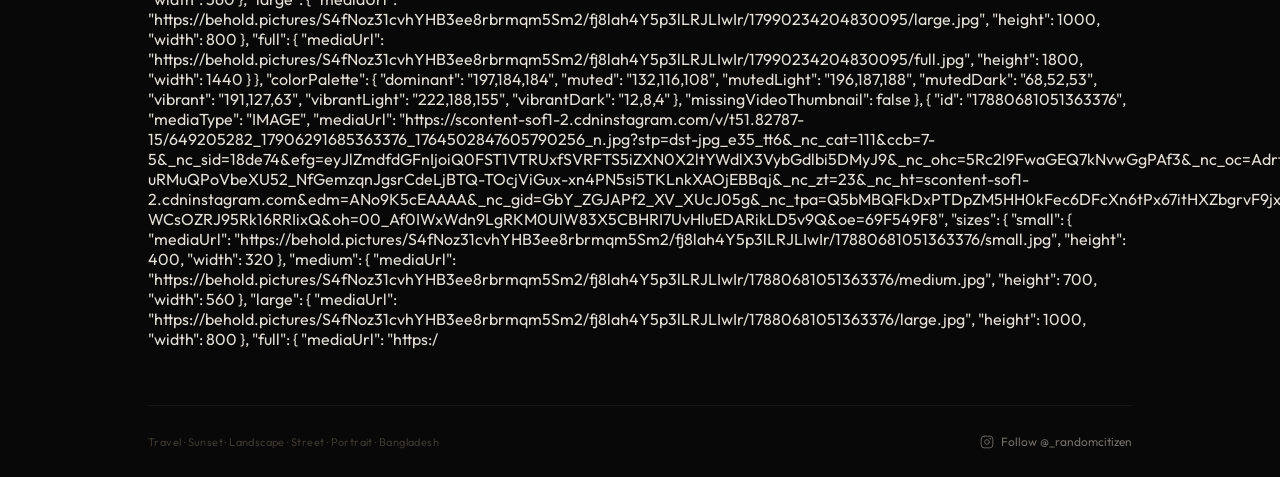
==== commit a606bfcd: "Update index.html" ====
--- a/photography/index.html
+++ b/photography/index.html
@@ -238,8 +238,374 @@
   4. Delete the <div class="behold-placeholder"> block below
   5. Paste the 2 Behold lines here. Done forever.
   -->
-https://feeds.behold.so/fj8lah4Y5p3lLRJLIwIr
-
+{
+  "username": "_randomcitizen",
+  "biography": "Travel | Sunset | Landscape \n• based in Bangladesh\n• DM for queries @saadkibriya",
+  "profilePictureUrl": "https://cdn2.behold.pictures/S4fNoz31cvhYHB3ee8rbrmqm5Sm2/17841403869537126/profile.webp",
+  "website": null,
+  "followersCount": 1236,
+  "followsCount": 292,
+  "posts": [
+    {
+      "id": "18092546062733089",
+      "timestamp": "2025-08-09T07:43:08+0000",
+      "permalink": "https://www.instagram.com/p/DNIFTzLhLbI/",
+      "mediaType": "CAROUSEL_ALBUM",
+      "mediaUrl": "https://scontent-sof1-1.cdninstagram.com/v/t51.82787-15/655004239_18001028180728925_9083265623933506807_n.jpg?stp=dst-jpg_e35_tt6&_nc_cat=106&ccb=7-5&_nc_sid=18de74&efg=eyJlZmdfdGFnIjoiQ0FST1VTRUxfSVRFTS5iZXN0X2ltYWdlX3VybGdlbi5DMyJ9&_nc_ohc=FqabLufoxDcQ7kNvwFKWcON&_nc_oc=Adr1i6Qk_G3rJt-JNNR2YR8-9wX15DmyUwNljvTSED5MMV_K2g-ARmu-1KOKZykNs14sxd6hREoxk87ugWNB-QRE&_nc_zt=23&_nc_ht=scontent-sof1-1.cdninstagram.com&edm=ANo9K5cEAAAA&_nc_gid=GbY_ZGJAPf2_XV_XUcJ05g&_nc_tpa=Q5bMBQGXl4gTHiXFacK7E_Tubyz6qbJjvhZ6k-WuYInORG2zV4HKGFhWhsoZ8e2xgnG2vssUimZh1a9ERQ&oh=00_Af1tjJLLWTU6OqNAtGWn8esPZKT31lc7x2ahlMarlxR9EA&oe=69F53A81",
+      "sizes": {
+        "small": {
+          "mediaUrl": "https://behold.pictures/S4fNoz31cvhYHB3ee8rbrmqm5Sm2/fj8lah4Y5p3lLRJLIwIr/18092546062733089/small.jpg",
+          "height": 400,
+          "width": 320
+        },
+        "medium": {
+          "mediaUrl": "https://behold.pictures/S4fNoz31cvhYHB3ee8rbrmqm5Sm2/fj8lah4Y5p3lLRJLIwIr/18092546062733089/medium.jpg",
+          "height": 700,
+          "width": 560
+        },
+        "large": {
+          "mediaUrl": "https://behold.pictures/S4fNoz31cvhYHB3ee8rbrmqm5Sm2/fj8lah4Y5p3lLRJLIwIr/18092546062733089/large.jpg",
+          "height": 1000,
+          "width": 800
+        },
+        "full": {
+          "mediaUrl": "https://behold.pictures/S4fNoz31cvhYHB3ee8rbrmqm5Sm2/fj8lah4Y5p3lLRJLIwIr/18092546062733089/full.jpg",
+          "height": 1800,
+          "width": 1440
+        }
+      },
+      "caption": "",
+      "prunedCaption": "",
+      "hashtags": [],
+      "mentions": [],
+      "colorPalette": {
+        "dominant": "208,157,122",
+        "muted": "159,96,78",
+        "mutedLight": "205,178,160",
+        "mutedDark": "80,44,44",
+        "vibrant": "238,145,34",
+        "vibrantLight": "246,185,114",
+        "vibrantDark": "92,55,27"
+      },
+      "children": [
+        {
+          "id": "17980875035728925",
+          "mediaType": "IMAGE",
+          "mediaUrl": "https://scontent-sof1-1.cdninstagram.com/v/t51.82787-15/655004239_18001028180728925_9083265623933506807_n.jpg?stp=dst-jpg_e35_tt6&_nc_cat=106&ccb=7-5&_nc_sid=18de74&efg=eyJlZmdfdGFnIjoiQ0FST1VTRUxfSVRFTS5iZXN0X2ltYWdlX3VybGdlbi5DMyJ9&_nc_ohc=FqabLufoxDcQ7kNvwFKWcON&_nc_oc=Adr1i6Qk_G3rJt-JNNR2YR8-9wX15DmyUwNljvTSED5MMV_K2g-ARmu-1KOKZykNs14sxd6hREoxk87ugWNB-QRE&_nc_zt=23&_nc_ht=scontent-sof1-1.cdninstagram.com&edm=ANo9K5cEAAAA&_nc_gid=GbY_ZGJAPf2_XV_XUcJ05g&_nc_tpa=Q5bMBQGra3FmTY-KRFp9qNEZwGc4A4gU0oBHU58lXCRsGVbOHkRqx8x_FX3s-_QVdB9iqBduNySkMsR4Cw&oh=00_Af1Wv0JVDsNqv5GBrD9OCFBHYH5ijLhFoco-RejeofDJVg&oe=69F53A81",
+          "sizes": {
+            "small": {
+              "mediaUrl": "https://behold.pictures/S4fNoz31cvhYHB3ee8rbrmqm5Sm2/fj8lah4Y5p3lLRJLIwIr/17980875035728925/small.jpg",
+              "height": 400,
+              "width": 320
+            },
+            "medium": {
+              "mediaUrl": "https://behold.pictures/S4fNoz31cvhYHB3ee8rbrmqm5Sm2/fj8lah4Y5p3lLRJLIwIr/17980875035728925/medium.jpg",
+              "height": 700,
+              "width": 560
+            },
+            "large": {
+              "mediaUrl": "https://behold.pictures/S4fNoz31cvhYHB3ee8rbrmqm5Sm2/fj8lah4Y5p3lLRJLIwIr/17980875035728925/large.jpg",
+              "height": 1000,
+              "width": 800
+            },
+            "full": {
+              "mediaUrl": "https://behold.pictures/S4fNoz31cvhYHB3ee8rbrmqm5Sm2/fj8lah4Y5p3lLRJLIwIr/17980875035728925/full.jpg",
+              "height": 1800,
+              "width": 1440
+            }
+          },
+          "colorPalette": {
+            "dominant": "208,157,122",
+            "muted": "159,96,78",
+            "mutedLight": "205,178,160",
+            "mutedDark": "80,44,44",
+            "vibrant": "238,145,34",
+            "vibrantLight": "246,185,114",
+            "vibrantDark": "92,55,27"
+          },
+          "missingVideoThumbnail": false
+        },
+        {
+          "id": "18374729155183203",
+          "mediaType": "IMAGE",
+          "mediaUrl": "https://scontent-sof1-2.cdninstagram.com/v/t51.82787-15/669639939_18410364766183203_6400423927285183869_n.jpg?stp=dst-jpg_e35_tt6&_nc_cat=109&ccb=7-5&_nc_sid=18de74&efg=eyJlZmdfdGFnIjoiQ0FST1VTRUxfSVRFTS5iZXN0X2ltYWdlX3VybGdlbi5DMyJ9&_nc_ohc=Xp_FNlFQmqkQ7kNvwGpIYyL&_nc_oc=AdovfVWx52fK7CUzyk0-YKsWpkgurALDn796k_rTo_COkx8_OCOQa9xOXVld4uEO-_SdmBaX9MKr8t9hmRAePHjv&_nc_zt=23&_nc_ht=scontent-sof1-2.cdninstagram.com&edm=ANo9K5cEAAAA&_nc_gid=GbY_ZGJAPf2_XV_XUcJ05g&_nc_tpa=Q5bMBQH91qWaKlGNAU3daK8g0Dzv1EEglMTGjdltqbAk0055FMT9fKQX3wYAiC8xPJkqEL9rxBMfouP_lw&oh=00_Af2-tipViEMiRYXX2Mocw7sPd6c52Hnp5Ks7PYt0KrqbXA&oe=69F5555A",
+          "sizes": {
+            "small": {
+              "mediaUrl": "https://behold.pictures/S4fNoz31cvhYHB3ee8rbrmqm5Sm2/fj8lah4Y5p3lLRJLIwIr/18374729155183203/small.jpg",
+              "height": 400,
+              "width": 320
+            },
+            "medium": {
+              "mediaUrl": "https://behold.pictures/S4fNoz31cvhYHB3ee8rbrmqm5Sm2/fj8lah4Y5p3lLRJLIwIr/18374729155183203/medium.jpg",
+              "height": 700,
+              "width": 560
+            },
+            "large": {
+              "mediaUrl": "https://behold.pictures/S4fNoz31cvhYHB3ee8rbrmqm5Sm2/fj8lah4Y5p3lLRJLIwIr/18374729155183203/large.jpg",
+              "height": 1000,
+              "width": 800
+            },
+            "full": {
+              "mediaUrl": "https://behold.pictures/S4fNoz31cvhYHB3ee8rbrmqm5Sm2/fj8lah4Y5p3lLRJLIwIr/18374729155183203/full.jpg",
+              "height": 1800,
+              "width": 1440
+            }
+          },
+          "colorPalette": {
+            "dominant": "225,184,144",
+            "muted": "153,116,93",
+            "mutedLight": "212,194,176",
+            "mutedDark": "113,83,62",
+            "vibrant": "228,164,60",
+            "vibrantLight": "247,192,128",
+            "vibrantDark": "82,23,5"
+          },
+          "missingVideoThumbnail": false
+        },
+        {
+          "id": "18094029100577804",
+          "mediaType": "IMAGE",
+          "mediaUrl": "https://scontent-sof1-2.cdninstagram.com/v/t51.82787-15/656283356_18116783833577804_6294753987606625286_n.jpg?stp=dst-jpg_e35_tt6&_nc_cat=109&ccb=7-5&_nc_sid=18de74&efg=eyJlZmdfdGFnIjoiQ0FST1VTRUxfSVRFTS5iZXN0X2ltYWdlX3VybGdlbi5DMyJ9&_nc_ohc=jVBKv2MC00UQ7kNvwEYl7HP&_nc_oc=AdqDXgEZ337oWXQC1U8t18ZltlKXsW0F7LLM_E-l0DbKamLSL-Julntf7ZF0EJWFS2cTTczweVnXhnrh_MPBltJ4&_nc_zt=23&_nc_ht=scontent-sof1-2.cdninstagram.com&edm=ANo9K5cEAAAA&_nc_gid=GbY_ZGJAPf2_XV_XUcJ05g&_nc_tpa=Q5bMBQE9JR5Cn8QcyVCJTAeCijn9szTC67Z4ghDSPbkAYTyeXVvMR_6K8ogPItsH9BU1rMzLBrCQpS1HLw&oh=00_Af2kdk0iKt8uX9Xzg7pjSW-JFZ1GYaz-3ZqR5AAaAuoAzA&oe=69F55135",
+          "sizes": {
+            "small": {
+              "mediaUrl": "https://behold.pictures/S4fNoz31cvhYHB3ee8rbrmqm5Sm2/fj8lah4Y5p3lLRJLIwIr/18094029100577804/small.jpg",
+              "height": 400,
+              "width": 320
+            },
+            "medium": {
+              "mediaUrl": "https://behold.pictures/S4fNoz31cvhYHB3ee8rbrmqm5Sm2/fj8lah4Y5p3lLRJLIwIr/18094029100577804/medium.jpg",
+              "height": 700,
+              "width": 560
+            },
+            "large": {
+              "mediaUrl": "https://behold.pictures/S4fNoz31cvhYHB3ee8rbrmqm5Sm2/fj8lah4Y5p3lLRJLIwIr/18094029100577804/large.jpg",
+              "height": 1000,
+              "width": 800
+            },
+            "full": {
+              "mediaUrl": "https://behold.pictures/S4fNoz31cvhYHB3ee8rbrmqm5Sm2/fj8lah4Y5p3lLRJLIwIr/18094029100577804/full.jpg",
+              "height": 1800,
+              "width": 1440
+            }
+          },
+          "colorPalette": {
+            "dominant": "182,210,222",
+            "muted": "148,124,108",
+            "mutedLight": "172,188,204",
+            "mutedDark": "59,88,107",
+            "vibrant": "7,136,189",
+            "vibrantLight": "160,202,222",
+            "vibrantDark": "4,72,128"
+          },
+          "missingVideoThumbnail": false
+        },
+        {
+          "id": "17906459988210716",
+          "mediaType": "IMAGE",
+          "mediaUrl": "https://scontent-sof1-2.cdninstagram.com/v/t51.82787-15/652776137_17931667137210716_5450416898371156468_n.jpg?stp=dst-jpg_e35_tt6&_nc_cat=107&ccb=7-5&_nc_sid=18de74&efg=eyJlZmdfdGFnIjoiQ0FST1VTRUxfSVRFTS5iZXN0X2ltYWdlX3VybGdlbi5DMyJ9&_nc_ohc=v5aKdhiUP1sQ7kNvwFSO5IB&_nc_oc=AdqMhY3SjvFjxOOtem0TNS2BjY4dCFGcLJBrBBqqoxURTjMe4-vnZfTbLHyxmfB7HEAne5dQo919-IJr_XTm2qQk&_nc_zt=23&_nc_ht=scontent-sof1-2.cdninstagram.com&edm=ANo9K5cEAAAA&_nc_gid=GbY_ZGJAPf2_XV_XUcJ05g&_nc_tpa=Q5bMBQFiQU7tAqyIzyYcrzJRuJGZuye-G5rsMmmz85TA5k0EW282CocM2TvroAGGuA_nF-YdaNUm4FKHAA&oh=00_Af2AdkTORVg8WTOroiT80e5swfVw5q5Ywm6f7idIImp_6Q&oe=69F56ADD",
+          "sizes": {
+            "small": {
+              "mediaUrl": "https://behold.pictures/S4fNoz31cvhYHB3ee8rbrmqm5Sm2/fj8lah4Y5p3lLRJLIwIr/17906459988210716/small.jpg",
+              "height": 400,
+              "width": 320
+            },
+            "medium": {
+              "mediaUrl": "https://behold.pictures/S4fNoz31cvhYHB3ee8rbrmqm5Sm2/fj8lah4Y5p3lLRJLIwIr/17906459988210716/medium.jpg",
+              "height": 700,
+              "width": 560
+            },
+            "large": {
+              "mediaUrl": "https://behold.pictures/S4fNoz31cvhYHB3ee8rbrmqm5Sm2/fj8lah4Y5p3lLRJLIwIr/17906459988210716/large.jpg",
+              "height": 1000,
+              "width": 800
+            },
+            "full": {
+              "mediaUrl": "https://behold.pictures/S4fNoz31cvhYHB3ee8rbrmqm5Sm2/fj8lah4Y5p3lLRJLIwIr/17906459988210716/full.jpg",
+              "height": 1800,
+              "width": 1440
+            }
+          },
+          "colorPalette": {
+            "dominant": "4,18,28",
+            "muted": "141,91,11",
+            "mutedLight": "143,93,9",
+            "mutedDark": "90,72,60",
+            "vibrant": "240,173,65",
+            "vibrantLight": "248,210,146",
+            "vibrantDark": "4,20,28"
+          },
+          "missingVideoThumbnail": false
+        },
+        {
+          "id": "17941737306032350",
+          "mediaType": "IMAGE",
+          "mediaUrl": "https://scontent-sof1-1.cdninstagram.com/v/t51.82787-15/652505382_17965315245032350_3900860118796413574_n.jpg?stp=dst-jpg_e35_tt6&_nc_cat=101&ccb=7-5&_nc_sid=18de74&efg=eyJlZmdfdGFnIjoiQ0FST1VTRUxfSVRFTS5iZXN0X2ltYWdlX3VybGdlbi5DMyJ9&_nc_ohc=zFyPBYY-xOYQ7kNvwFORkYl&_nc_oc=Adoirt48gbGgbgGNK8E4HDteIBtkKTvVhgENPssLNKyUX6x3jZPSfDG1dEiGMK8ONXo7T9xvzyKi5Pe20F9Apa9Q&_nc_zt=23&_nc_ht=scontent-sof1-1.cdninstagram.com&edm=ANo9K5cEAAAA&_nc_gid=GbY_ZGJAPf2_XV_XUcJ05g&_nc_tpa=Q5bMBQGkM4sd6U0Ob3FzGT1jrwZhNF0XwNSAgWPWmcJENQpBAsdFjF9SDdunF8xYqo27_xzlWVeLgShPrg&oh=00_Af0SNr1xiNegdwtHBd3snHAxZdhuxurIEN0CEP-Qn38HJA&oe=69F55140",
+          "sizes": {
+            "small": {
+              "mediaUrl": "https://behold.pictures/S4fNoz31cvhYHB3ee8rbrmqm5Sm2/fj8lah4Y5p3lLRJLIwIr/17941737306032350/small.jpg",
+              "height": 400,
+              "width": 320
+            },
+            "medium": {
+              "mediaUrl": "https://behold.pictures/S4fNoz31cvhYHB3ee8rbrmqm5Sm2/fj8lah4Y5p3lLRJLIwIr/17941737306032350/medium.jpg",
+              "height": 700,
+              "width": 560
+            },
+            "large": {
+              "mediaUrl": "https://behold.pictures/S4fNoz31cvhYHB3ee8rbrmqm5Sm2/fj8lah4Y5p3lLRJLIwIr/17941737306032350/large.jpg",
+              "height": 1000,
+              "width": 799
+            },
+            "full": {
+              "mediaUrl": "https://behold.pictures/S4fNoz31cvhYHB3ee8rbrmqm5Sm2/fj8lah4Y5p3lLRJLIwIr/17941737306032350/full.jpg",
+              "height": 1800,
+              "width": 1439
+            }
+          },
+          "colorPalette": {
+            "dominant": "34,41,37",
+            "muted": "109,127,125",
+            "mutedLight": "175,199,212",
+            "mutedDark": "61,71,64",
+            "vibrant": "58,144,196",
+            "vibrantLight": "168,206,229",
+            "vibrantDark": "30,75,102"
+          },
+          "missingVideoThumbnail": false
+        },
+        {
+          "id": "18079595914897627",
+          "mediaType": "IMAGE",
+          "mediaUrl": "https://scontent-sof1-2.cdninstagram.com/v/t51.82787-15/658188532_18103028836897627_5297711854448811878_n.jpg?stp=dst-jpg_e35_tt6&_nc_cat=103&ccb=7-5&_nc_sid=18de74&efg=eyJlZmdfdGFnIjoiQ0FST1VTRUxfSVRFTS5iZXN0X2ltYWdlX3VybGdlbi5DMyJ9&_nc_ohc=s-xyymULfREQ7kNvwEaIXAI&_nc_oc=AdqyrVBCMlYtkCLfob-9q1wupMk0FRP8Xo9CZ4ElGcwDfP9tzL2tEdsa_IrHu9ZYoWRgFq0fETu73IjQeXapL0Yu&_nc_zt=23&_nc_ht=scontent-sof1-2.cdninstagram.com&edm=ANo9K5cEAAAA&_nc_gid=GbY_ZGJAPf2_XV_XUcJ05g&_nc_tpa=Q5bMBQHutRZ23q2M1J79O6yTmka_1_dbgS1iROZgq2AK7VVigq7DBqu7pIFIymRWsgi975c2DQ2U_JtPag&oh=00_Af2MirLjm7q9-TBL5XR7wCdlfl9ccD-l44y5Fvq4NUwDuA&oe=69F54AAC",
+          "sizes": {
+            "small": {
+              "mediaUrl": "https://behold.pictures/S4fNoz31cvhYHB3ee8rbrmqm5Sm2/fj8lah4Y5p3lLRJLIwIr/18079595914897627/small.jpg",
+              "height": 400,
+              "width": 320
+            },
+            "medium": {
+              "mediaUrl": "https://behold.pictures/S4fNoz31cvhYHB3ee8rbrmqm5Sm2/fj8lah4Y5p3lLRJLIwIr/18079595914897627/medium.jpg",
+              "height": 700,
+              "width": 560
+            },
+            "large": {
+              "mediaUrl": "https://behold.pictures/S4fNoz31cvhYHB3ee8rbrmqm5Sm2/fj8lah4Y5p3lLRJLIwIr/18079595914897627/large.jpg",
+              "height": 1000,
+              "width": 800
+            },
+            "full": {
+              "mediaUrl": "https://behold.pictures/S4fNoz31cvhYHB3ee8rbrmqm5Sm2/fj8lah4Y5p3lLRJLIwIr/18079595914897627/full.jpg",
+              "height": 1800,
+              "width": 1440
+            }
+          },
+          "colorPalette": {
+            "dominant": "192,175,169",
+            "muted": "160,100,97",
+            "mutedLight": "178,195,212",
+            "mutedDark": "76,68,57",
+            "vibrant": "239,144,67",
+            "vibrantLight": "239,199,174",
+            "vibrantDark": "4,8,11"
+          },
+          "missingVideoThumbnail": false
+        },
+        {
+          "id": "18092920567630345",
+          "mediaType": "IMAGE",
+          "mediaUrl": "https://scontent-sof1-1.cdninstagram.com/v/t51.82787-15/656808789_18116045104630345_8847010040763890390_n.jpg?stp=dst-jpg_e35_tt6&_nc_cat=101&ccb=7-5&_nc_sid=18de74&efg=eyJlZmdfdGFnIjoiQ0FST1VTRUxfSVRFTS5iZXN0X2ltYWdlX3VybGdlbi5DMyJ9&_nc_ohc=nQE9CwKzZ2gQ7kNvwF_5wEe&_nc_oc=AdoLJrKoWCdcVdM7v_89DOyyn3YHxQfziHJcb39ZG9FF_qXX7cvB0SlXDeL7qRZ6ghWJ3_VToS8NV8LzA5npUxPu&_nc_zt=23&_nc_ht=scontent-sof1-1.cdninstagram.com&edm=ANo9K5cEAAAA&_nc_gid=GbY_ZGJAPf2_XV_XUcJ05g&_nc_tpa=Q5bMBQEfhM3DL_foCpovQ7ejk1XwJ7LVBR4qoyf6fpsijVhUHAwoIRQTDDwgYGWDj3HgwMTi5_kzVqjHnA&oh=00_Af0gFlKmIBn8w_b0EERcewLUrbZiRohM6IIV2PQfJiWRyA&oe=69F55A22",
+          "sizes": {
+            "small": {
+              "mediaUrl": "https://behold.pictures/S4fNoz31cvhYHB3ee8rbrmqm5Sm2/fj8lah4Y5p3lLRJLIwIr/18092920567630345/small.jpg",
+              "height": 400,
+              "width": 320
+            },
+            "medium": {
+              "mediaUrl": "https://behold.pictures/S4fNoz31cvhYHB3ee8rbrmqm5Sm2/fj8lah4Y5p3lLRJLIwIr/18092920567630345/medium.jpg",
+              "height": 700,
+              "width": 560
+            },
+            "large": {
+              "mediaUrl": "https://behold.pictures/S4fNoz31cvhYHB3ee8rbrmqm5Sm2/fj8lah4Y5p3lLRJLIwIr/18092920567630345/large.jpg",
+              "height": 1000,
+              "width": 800
+            },
+            "full": {
+              "mediaUrl": "https://behold.pictures/S4fNoz31cvhYHB3ee8rbrmqm5Sm2/fj8lah4Y5p3lLRJLIwIr/18092920567630345/full.jpg",
+              "height": 1800,
+              "width": 1440
+            }
+          },
+          "colorPalette": {
+            "dominant": "52,72,84",
+            "muted": "164,116,81",
+            "mutedLight": "215,206,179",
+            "mutedDark": "47,72,89",
+            "vibrant": "175,133,83",
+            "vibrantLight": "212,190,164",
+            "vibrantDark": "19,70,104"
+          },
+          "missingVideoThumbnail": false
+        },
+        {
+          "id": "17990234204830095",
+          "mediaType": "IMAGE",
+          "mediaUrl": "https://scontent-sof1-1.cdninstagram.com/v/t51.82787-15/653907253_18014435270830095_1002134702197248231_n.jpg?stp=dst-jpg_e35_tt6&_nc_cat=102&ccb=7-5&_nc_sid=18de74&efg=eyJlZmdfdGFnIjoiQ0FST1VTRUxfSVRFTS5iZXN0X2ltYWdlX3VybGdlbi5DMyJ9&_nc_ohc=t0FGhkEGzv4Q7kNvwF1xB8O&_nc_oc=AdrSoegxwz1E5wn7Z8g3fQRq9rm7_YgzUiJ0ImKzpsigKZSxWPjE1ngQUOn4xk7FfcUl2PAkTczZALZGbSDO7dVx&_nc_zt=23&_nc_ht=scontent-sof1-1.cdninstagram.com&edm=ANo9K5cEAAAA&_nc_gid=GbY_ZGJAPf2_XV_XUcJ05g&_nc_tpa=Q5bMBQHC3dM1MVNn7BMEU9yWrMoGg2RqhhwUuLW23RJRMLtk0g51i3QkZDUbRi79kfdrGB6e7eMpxzbnNw&oh=00_Af1R9hWmetAsK_uwI_WXwqnsPoJN_0r6pdu7gomWX5YcAw&oe=69F567D8",
+          "sizes": {
+            "small": {
+              "mediaUrl": "https://behold.pictures/S4fNoz31cvhYHB3ee8rbrmqm5Sm2/fj8lah4Y5p3lLRJLIwIr/17990234204830095/small.jpg",
+              "height": 400,
+              "width": 320
+            },
+            "medium": {
+              "mediaUrl": "https://behold.pictures/S4fNoz31cvhYHB3ee8rbrmqm5Sm2/fj8lah4Y5p3lLRJLIwIr/17990234204830095/medium.jpg",
+              "height": 700,
+              "width": 560
+            },
+            "large": {
+              "mediaUrl": "https://behold.pictures/S4fNoz31cvhYHB3ee8rbrmqm5Sm2/fj8lah4Y5p3lLRJLIwIr/17990234204830095/large.jpg",
+              "height": 1000,
+              "width": 800
+            },
+            "full": {
+              "mediaUrl": "https://behold.pictures/S4fNoz31cvhYHB3ee8rbrmqm5Sm2/fj8lah4Y5p3lLRJLIwIr/17990234204830095/full.jpg",
+              "height": 1800,
+              "width": 1440
+            }
+          },
+          "colorPalette": {
+            "dominant": "197,184,184",
+            "muted": "132,116,108",
+            "mutedLight": "196,187,188",
+            "mutedDark": "68,52,53",
+            "vibrant": "191,127,63",
+            "vibrantLight": "222,188,155",
+            "vibrantDark": "12,8,4"
+          },
+          "missingVideoThumbnail": false
+        },
+        {
+          "id": "17880681051363376",
+          "mediaType": "IMAGE",
+          "mediaUrl": "https://scontent-sof1-2.cdninstagram.com/v/t51.82787-15/649205282_17906291685363376_1764502847605790256_n.jpg?stp=dst-jpg_e35_tt6&_nc_cat=111&ccb=7-5&_nc_sid=18de74&efg=eyJlZmdfdGFnIjoiQ0FST1VTRUxfSVRFTS5iZXN0X2ltYWdlX3VybGdlbi5DMyJ9&_nc_ohc=5Rc2l9FwaGEQ7kNvwGgPAf3&_nc_oc=AdrtMDiJjd0XYOGLqT-uRMuQPoVbeXU52_NfGemzqnJgsrCdeLjBTQ-TOcjViGux-xn4PN5si5TKLnkXAOjEBBqj&_nc_zt=23&_nc_ht=scontent-sof1-2.cdninstagram.com&edm=ANo9K5cEAAAA&_nc_gid=GbY_ZGJAPf2_XV_XUcJ05g&_nc_tpa=Q5bMBQFkDxPTDpZM5HH0kFec6DFcXn6tPx67itHXZbgrvF9jx08B3yzcGctEG6-WCsOZRJ95Rk16RRIixQ&oh=00_Af0IWxWdn9LgRKM0UlW83X5CBHRI7UvHluEDARikLD5v9Q&oe=69F549F8",
+          "sizes": {
+            "small": {
+              "mediaUrl": "https://behold.pictures/S4fNoz31cvhYHB3ee8rbrmqm5Sm2/fj8lah4Y5p3lLRJLIwIr/17880681051363376/small.jpg",
+              "height": 400,
+              "width": 320
+            },
+            "medium": {
+              "mediaUrl": "https://behold.pictures/S4fNoz31cvhYHB3ee8rbrmqm5Sm2/fj8lah4Y5p3lLRJLIwIr/17880681051363376/medium.jpg",
+              "height": 700,
+              "width": 560
+            },
+            "large": {
+              "mediaUrl": "https://behold.pictures/S4fNoz31cvhYHB3ee8rbrmqm5Sm2/fj8lah4Y5p3lLRJLIwIr/17880681051363376/large.jpg",
+              "height": 1000,
+              "width": 800
+            },
+            "full": {
+              "mediaUrl": "https:/
   <div class="page-footer" style="padding:28px 0;margin-top:56px">
     <span class="footer-text">Travel &middot; Sunset &middot; Landscape &middot; Street &middot; Portrait &middot; Bangladesh</span>
     <a class="ig-follow" href="https://instagram.com/_randomcitizen" target="_blank" rel="noopener">
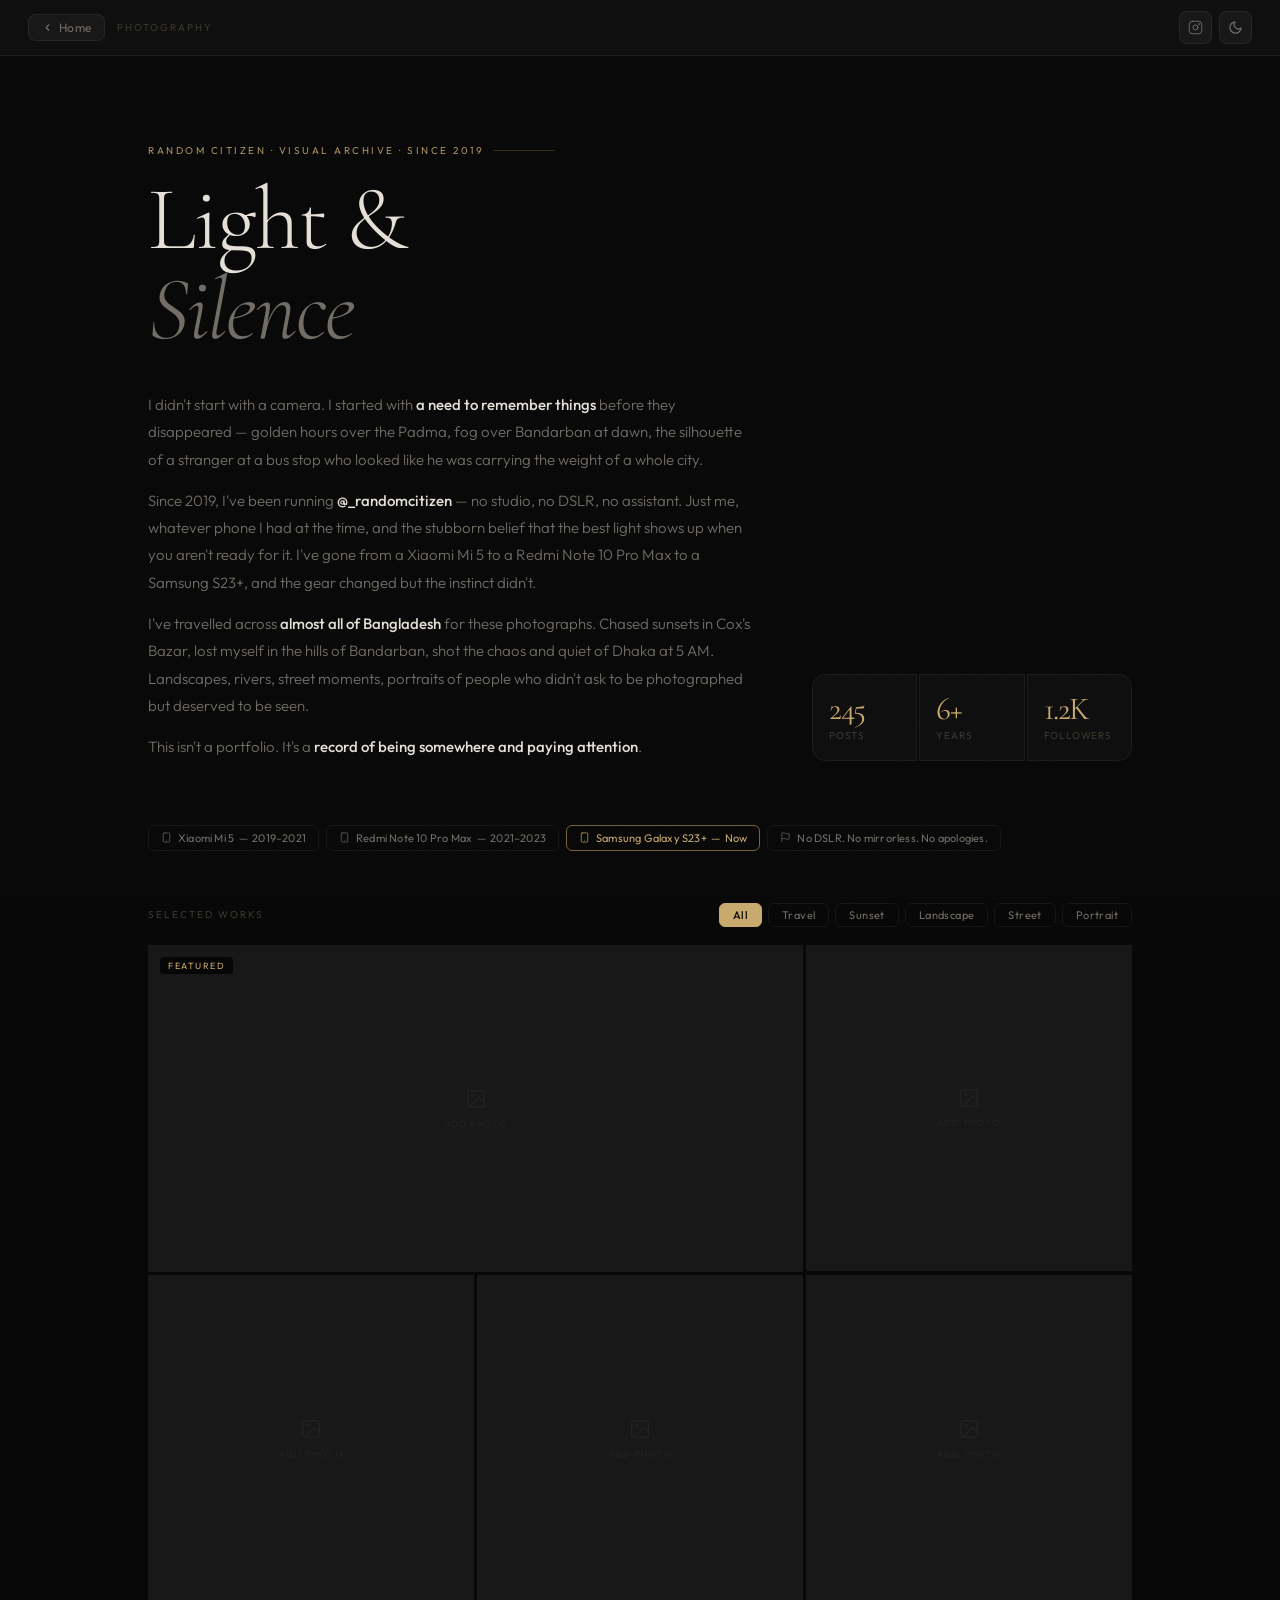
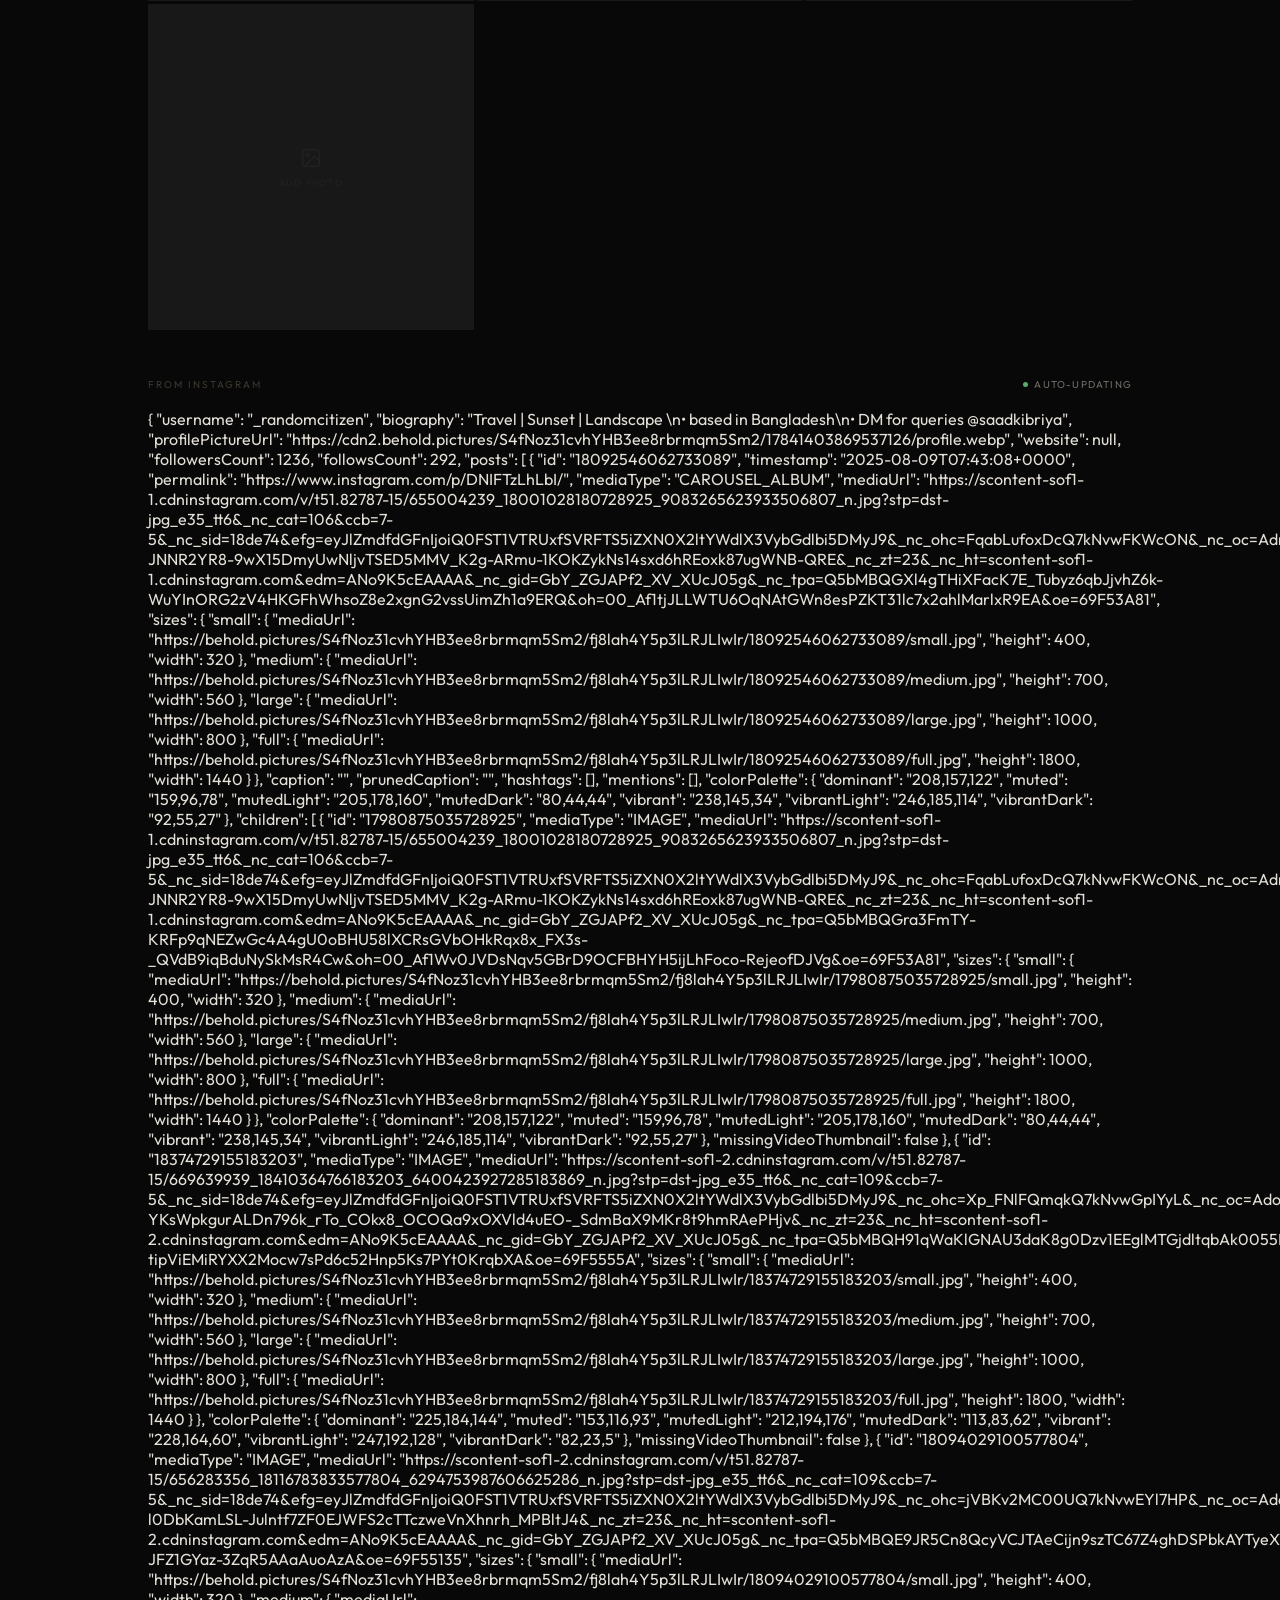
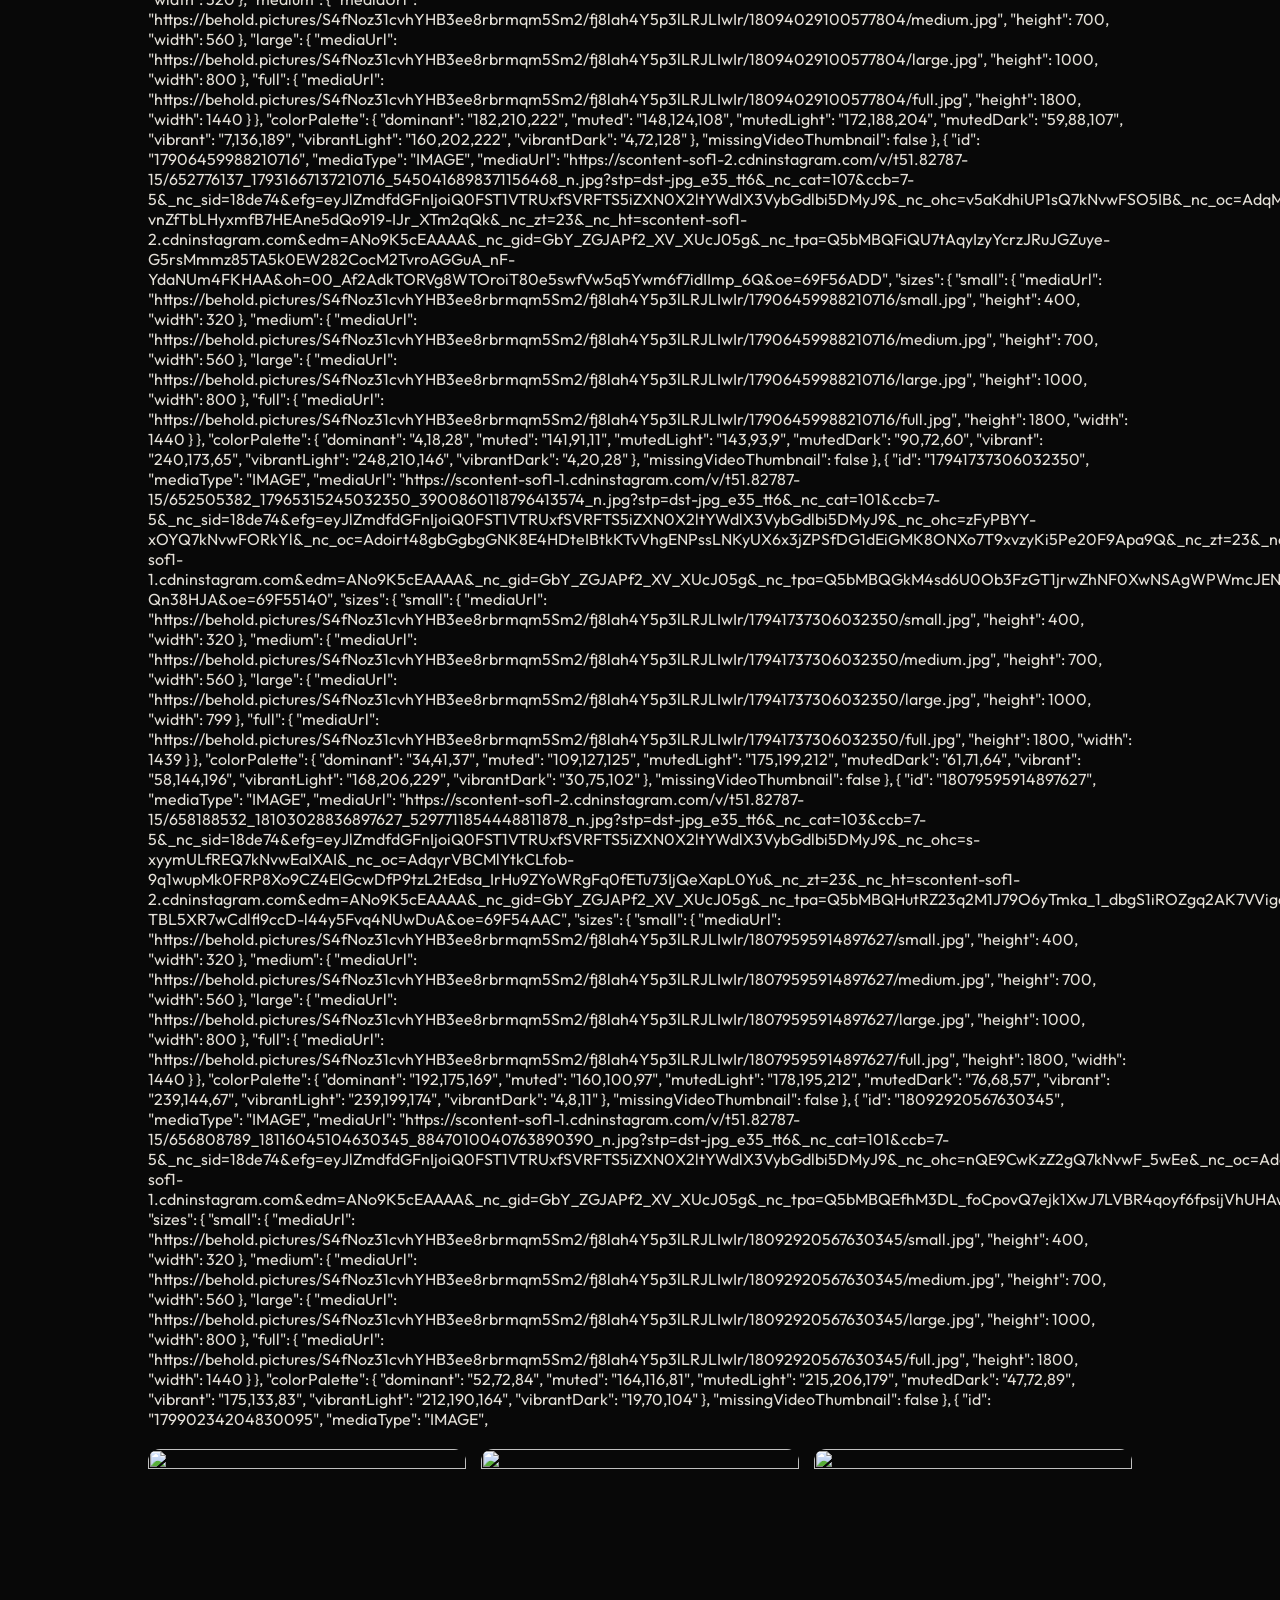
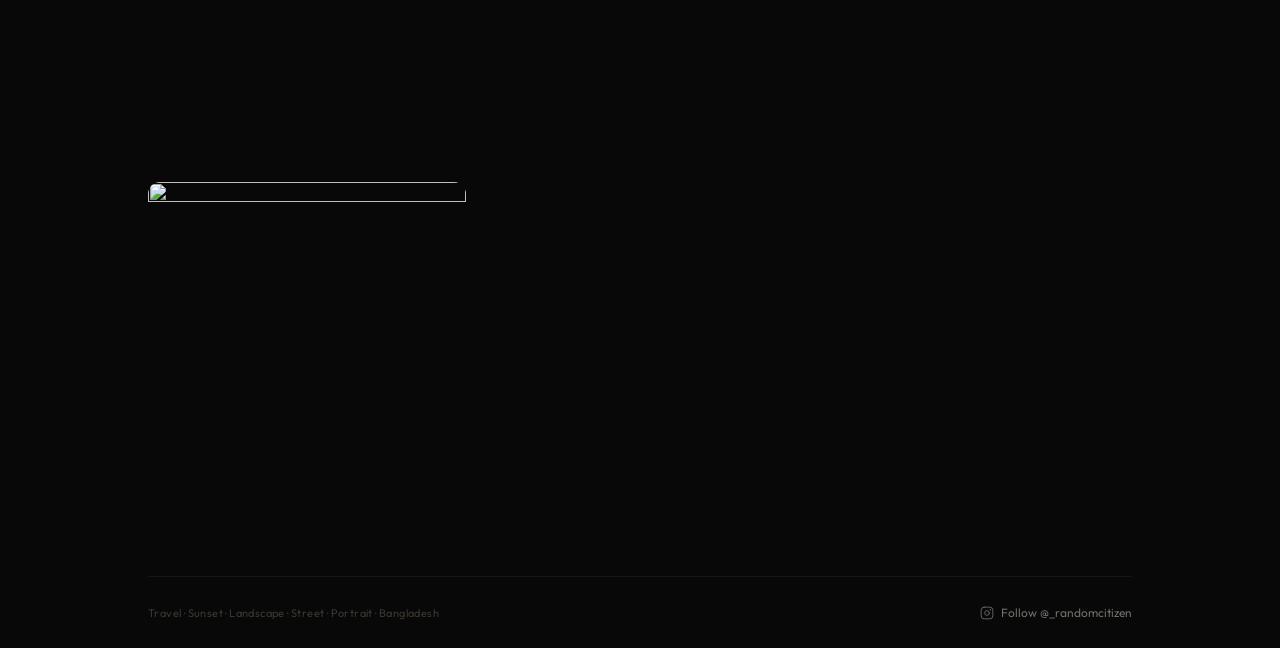
==== commit bb58fff8: "Update index.html" ====
--- a/photography/index.html
+++ b/photography/index.html
@@ -550,62 +550,53 @@
         {
           "id": "17990234204830095",
           "mediaType": "IMAGE",
-          "mediaUrl": "https://scontent-sof1-1.cdninstagram.com/v/t51.82787-15/653907253_18014435270830095_1002134702197248231_n.jpg?stp=dst-jpg_e35_tt6&_nc_cat=102&ccb=7-5&_nc_sid=18de74&efg=eyJlZmdfdGFnIjoiQ0FST1VTRUxfSVRFTS5iZXN0X2ltYWdlX3VybGdlbi5DMyJ9&_nc_ohc=t0FGhkEGzv4Q7kNvwF1xB8O&_nc_oc=AdrSoegxwz1E5wn7Z8g3fQRq9rm7_YgzUiJ0ImKzpsigKZSxWPjE1ngQUOn4xk7FfcUl2PAkTczZALZGbSDO7dVx&_nc_zt=23&_nc_ht=scontent-sof1-1.cdninstagram.com&edm=ANo9K5cEAAAA&_nc_gid=GbY_ZGJAPf2_XV_XUcJ05g&_nc_tpa=Q5bMBQHC3dM1MVNn7BMEU9yWrMoGg2RqhhwUuLW23RJRMLtk0g51i3QkZDUbRi79kfdrGB6e7eMpxzbnNw&oh=00_Af1R9hWmetAsK_uwI_WXwqnsPoJN_0r6pdu7gomWX5YcAw&oe=69F567D8",
-          "sizes": {
-            "small": {
-              "mediaUrl": "https://behold.pictures/S4fNoz31cvhYHB3ee8rbrmqm5Sm2/fj8lah4Y5p3lLRJLIwIr/17990234204830095/small.jpg",
-              "height": 400,
-              "width": 320
-            },
-            "medium": {
-              "mediaUrl": "https://behold.pictures/S4fNoz31cvhYHB3ee8rbrmqm5Sm2/fj8lah4Y5p3lLRJLIwIr/17990234204830095/medium.jpg",
-              "height": 700,
-              "width": 560
-            },
-            "large": {
-              "mediaUrl": "https://behold.pictures/S4fNoz31cvhYHB3ee8rbrmqm5Sm2/fj8lah4Y5p3lLRJLIwIr/17990234204830095/large.jpg",
-              "height": 1000,
-              "width": 800
-            },
-            "full": {
-              "mediaUrl": "https://behold.pictures/S4fNoz31cvhYHB3ee8rbrmqm5Sm2/fj8lah4Y5p3lLRJLIwIr/17990234204830095/full.jpg",
-              "height": 1800,
-              "width": 1440
-            }
-          },
-          "colorPalette": {
-            "dominant": "197,184,184",
-            "muted": "132,116,108",
-            "mutedLight": "196,187,188",
-            "mutedDark": "68,52,53",
-            "vibrant": "191,127,63",
-            "vibrantLight": "222,188,155",
-            "vibrantDark": "12,8,4"
-          },
-          "missingVideoThumbnail": false
-        },
-        {
-          "id": "17880681051363376",
-          "mediaType": "IMAGE",
-          "mediaUrl": "https://scontent-sof1-2.cdninstagram.com/v/t51.82787-15/649205282_17906291685363376_1764502847605790256_n.jpg?stp=dst-jpg_e35_tt6&_nc_cat=111&ccb=7-5&_nc_sid=18de74&efg=eyJlZmdfdGFnIjoiQ0FST1VTRUxfSVRFTS5iZXN0X2ltYWdlX3VybGdlbi5DMyJ9&_nc_ohc=5Rc2l9FwaGEQ7kNvwGgPAf3&_nc_oc=AdrtMDiJjd0XYOGLqT-uRMuQPoVbeXU52_NfGemzqnJgsrCdeLjBTQ-TOcjViGux-xn4PN5si5TKLnkXAOjEBBqj&_nc_zt=23&_nc_ht=scontent-sof1-2.cdninstagram.com&edm=ANo9K5cEAAAA&_nc_gid=GbY_ZGJAPf2_XV_XUcJ05g&_nc_tpa=Q5bMBQFkDxPTDpZM5HH0kFec6DFcXn6tPx67itHXZbgrvF9jx08B3yzcGctEG6-WCsOZRJ95Rk16RRIixQ&oh=00_Af0IWxWdn9LgRKM0UlW83X5CBHRI7UvHluEDARikLD5v9Q&oe=69F549F8",
-          "sizes": {
-            "small": {
-              "mediaUrl": "https://behold.pictures/S4fNoz31cvhYHB3ee8rbrmqm5Sm2/fj8lah4Y5p3lLRJLIwIr/17880681051363376/small.jpg",
-              "height": 400,
-              "width": 320
-            },
-            "medium": {
-              "mediaUrl": "https://behold.pictures/S4fNoz31cvhYHB3ee8rbrmqm5Sm2/fj8lah4Y5p3lLRJLIwIr/17880681051363376/medium.jpg",
-              "height": 700,
-              "width": 560
-            },
-            "large": {
-              "mediaUrl": "https://behold.pictures/S4fNoz31cvhYHB3ee8rbrmqm5Sm2/fj8lah4Y5p3lLRJLIwIr/17880681051363376/large.jpg",
-              "height": 1000,
-              "width": 800
-            },
-            "full": {
-              "mediaUrl": "https:/
+<div id="insta-gallery" style="display: grid; grid-template-columns: repeat(auto-fit, minmax(250px, 1fr)); gap: 15px; padding: 20px 0;"></div>
+
+<script>
+  // This is the data you provided, formatted so the browser can read it
+  const feedData = [
+    {
+      "permalink": "https://www.instagram.com/p/DNIFTzLhLbI/",
+      "mediaUrl": "https://behold.pictures/S4fNoz31cvhYHB3ee8rbrmqm5Sm2/fj8lah4Y5p3lLRJLIwIr/18092546062733089/medium.jpg"
+    },
+    {
+      "permalink": "https://www.instagram.com/p/DItIvAzBMtX/",
+      "mediaUrl": "https://behold.pictures/S4fNoz31cvhYHB3ee8rbrmqm5Sm2/fj8lah4Y5p3lLRJLIwIr/17860101741400520/medium.jpg"
+    },
+    {
+      "permalink": "https://www.instagram.com/p/DEK4lPVBDwN/",
+      "mediaUrl": "https://behold.pictures/S4fNoz31cvhYHB3ee8rbrmqm5Sm2/fj8lah4Y5p3lLRJLIwIr/18088870972534211/medium.jpg"
+    },
+    {
+      "permalink": "https://www.instagram.com/p/DEFYiXDhWur/",
+      "mediaUrl": "https://behold.pictures/S4fNoz31cvhYHB3ee8rbrmqm5Sm2/fj8lah4Y5p3lLRJLIwIr/17889129453154767/medium.jpg"
+    }
+  ];
+
+  const gallery = document.getElementById('insta-gallery');
+
+  feedData.forEach(post => {
+    const anchor = document.createElement('a');
+    anchor.href = post.permalink;
+    anchor.target = '_blank';
+    
+    const img = document.createElement('img');
+    img.src = post.mediaUrl;
+    img.style.width = '100%';
+    img.style.aspectRatio = '1/1';
+    img.style.objectFit = 'cover';
+    img.style.borderRadius = '12px';
+    img.style.transition = 'transform 0.3s ease';
+    
+    // Simple hover effect
+    img.onmouseover = () => img.style.transform = 'scale(1.03)';
+    img.onmouseout = () => img.style.transform = 'scale(1)';
+
+    anchor.appendChild(img);
+    gallery.appendChild(anchor);
+  });
+</script>
+
   <div class="page-footer" style="padding:28px 0;margin-top:56px">
     <span class="footer-text">Travel &middot; Sunset &middot; Landscape &middot; Street &middot; Portrait &middot; Bangladesh</span>
     <a class="ig-follow" href="https://instagram.com/_randomcitizen" target="_blank" rel="noopener">
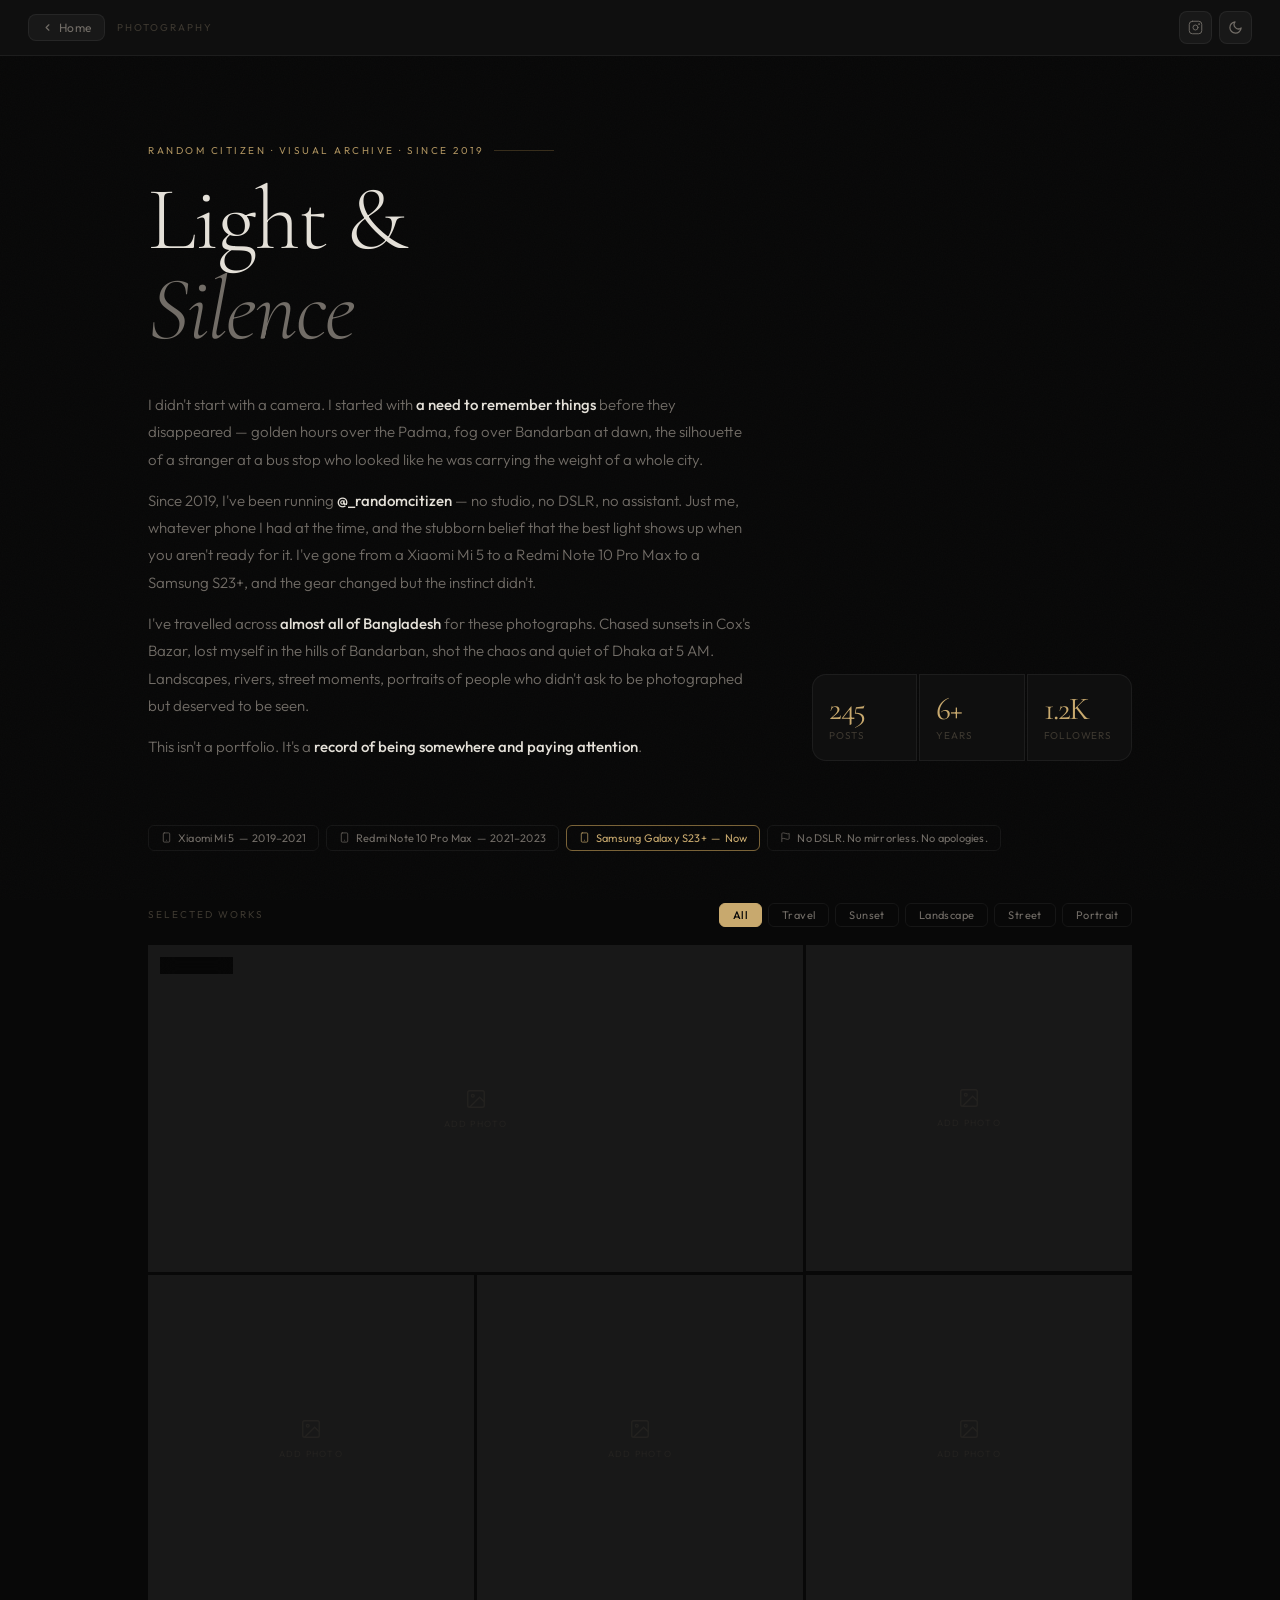
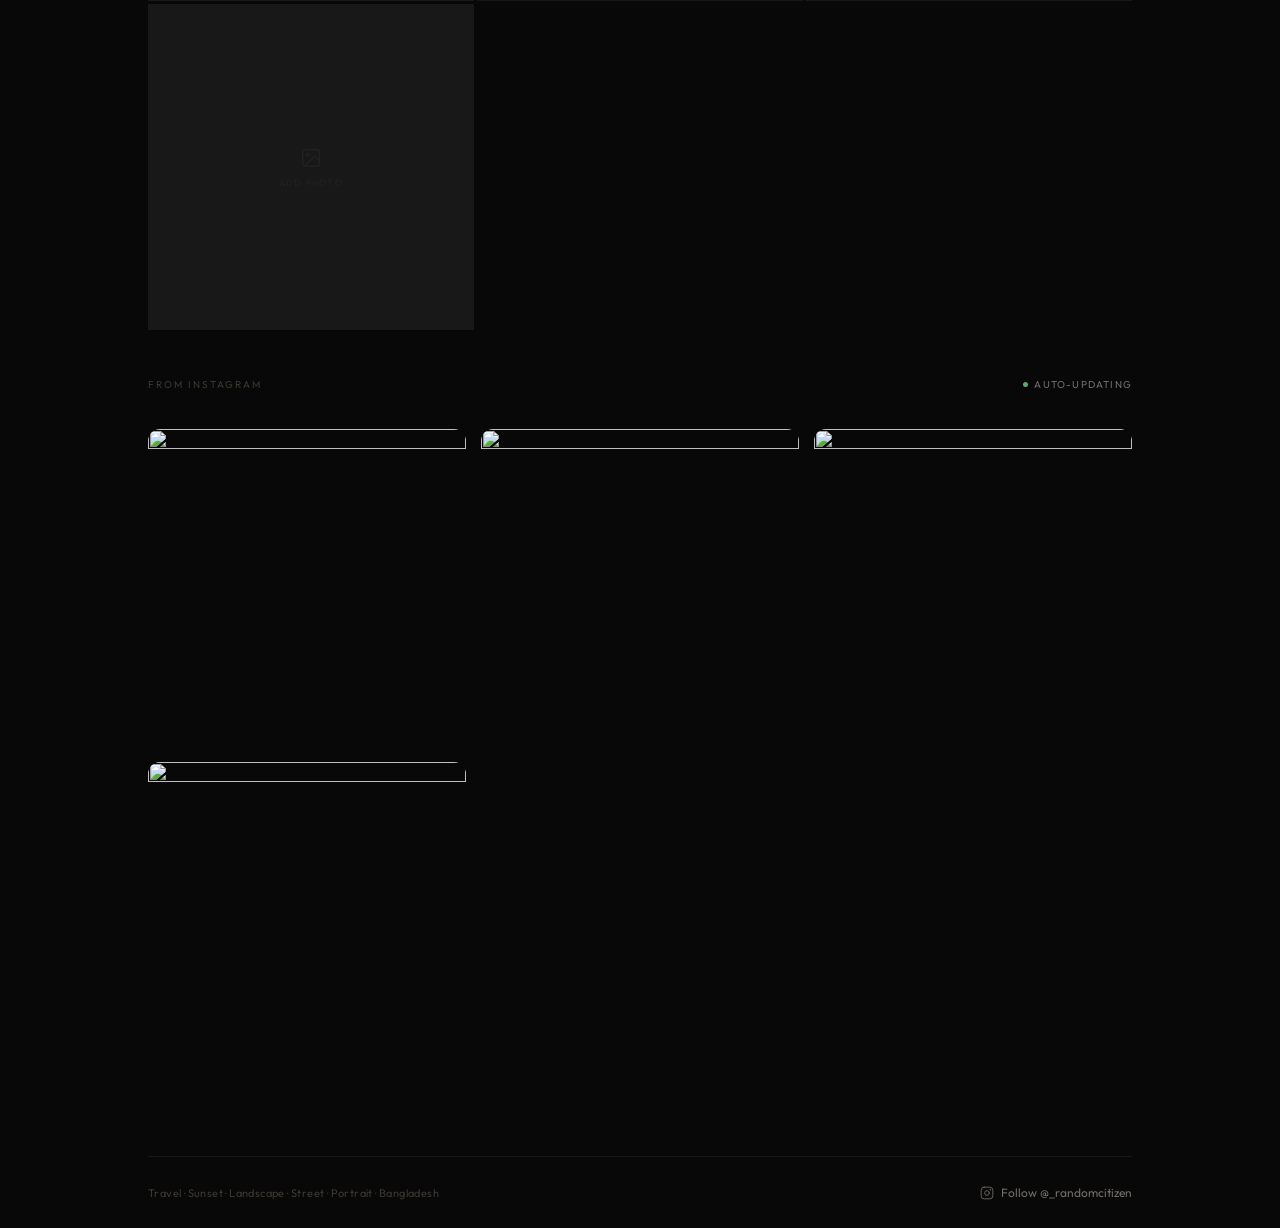
==== commit c2952844: "Update index.html" ====
--- a/photography/index.html
+++ b/photography/index.html
@@ -238,318 +238,7 @@
   4. Delete the <div class="behold-placeholder"> block below
   5. Paste the 2 Behold lines here. Done forever.
   -->
-{
-  "username": "_randomcitizen",
-  "biography": "Travel | Sunset | Landscape \n• based in Bangladesh\n• DM for queries @saadkibriya",
-  "profilePictureUrl": "https://cdn2.behold.pictures/S4fNoz31cvhYHB3ee8rbrmqm5Sm2/17841403869537126/profile.webp",
-  "website": null,
-  "followersCount": 1236,
-  "followsCount": 292,
-  "posts": [
-    {
-      "id": "18092546062733089",
-      "timestamp": "2025-08-09T07:43:08+0000",
-      "permalink": "https://www.instagram.com/p/DNIFTzLhLbI/",
-      "mediaType": "CAROUSEL_ALBUM",
-      "mediaUrl": "https://scontent-sof1-1.cdninstagram.com/v/t51.82787-15/655004239_18001028180728925_9083265623933506807_n.jpg?stp=dst-jpg_e35_tt6&_nc_cat=106&ccb=7-5&_nc_sid=18de74&efg=eyJlZmdfdGFnIjoiQ0FST1VTRUxfSVRFTS5iZXN0X2ltYWdlX3VybGdlbi5DMyJ9&_nc_ohc=FqabLufoxDcQ7kNvwFKWcON&_nc_oc=Adr1i6Qk_G3rJt-JNNR2YR8-9wX15DmyUwNljvTSED5MMV_K2g-ARmu-1KOKZykNs14sxd6hREoxk87ugWNB-QRE&_nc_zt=23&_nc_ht=scontent-sof1-1.cdninstagram.com&edm=ANo9K5cEAAAA&_nc_gid=GbY_ZGJAPf2_XV_XUcJ05g&_nc_tpa=Q5bMBQGXl4gTHiXFacK7E_Tubyz6qbJjvhZ6k-WuYInORG2zV4HKGFhWhsoZ8e2xgnG2vssUimZh1a9ERQ&oh=00_Af1tjJLLWTU6OqNAtGWn8esPZKT31lc7x2ahlMarlxR9EA&oe=69F53A81",
-      "sizes": {
-        "small": {
-          "mediaUrl": "https://behold.pictures/S4fNoz31cvhYHB3ee8rbrmqm5Sm2/fj8lah4Y5p3lLRJLIwIr/18092546062733089/small.jpg",
-          "height": 400,
-          "width": 320
-        },
-        "medium": {
-          "mediaUrl": "https://behold.pictures/S4fNoz31cvhYHB3ee8rbrmqm5Sm2/fj8lah4Y5p3lLRJLIwIr/18092546062733089/medium.jpg",
-          "height": 700,
-          "width": 560
-        },
-        "large": {
-          "mediaUrl": "https://behold.pictures/S4fNoz31cvhYHB3ee8rbrmqm5Sm2/fj8lah4Y5p3lLRJLIwIr/18092546062733089/large.jpg",
-          "height": 1000,
-          "width": 800
-        },
-        "full": {
-          "mediaUrl": "https://behold.pictures/S4fNoz31cvhYHB3ee8rbrmqm5Sm2/fj8lah4Y5p3lLRJLIwIr/18092546062733089/full.jpg",
-          "height": 1800,
-          "width": 1440
-        }
-      },
-      "caption": "",
-      "prunedCaption": "",
-      "hashtags": [],
-      "mentions": [],
-      "colorPalette": {
-        "dominant": "208,157,122",
-        "muted": "159,96,78",
-        "mutedLight": "205,178,160",
-        "mutedDark": "80,44,44",
-        "vibrant": "238,145,34",
-        "vibrantLight": "246,185,114",
-        "vibrantDark": "92,55,27"
-      },
-      "children": [
-        {
-          "id": "17980875035728925",
-          "mediaType": "IMAGE",
-          "mediaUrl": "https://scontent-sof1-1.cdninstagram.com/v/t51.82787-15/655004239_18001028180728925_9083265623933506807_n.jpg?stp=dst-jpg_e35_tt6&_nc_cat=106&ccb=7-5&_nc_sid=18de74&efg=eyJlZmdfdGFnIjoiQ0FST1VTRUxfSVRFTS5iZXN0X2ltYWdlX3VybGdlbi5DMyJ9&_nc_ohc=FqabLufoxDcQ7kNvwFKWcON&_nc_oc=Adr1i6Qk_G3rJt-JNNR2YR8-9wX15DmyUwNljvTSED5MMV_K2g-ARmu-1KOKZykNs14sxd6hREoxk87ugWNB-QRE&_nc_zt=23&_nc_ht=scontent-sof1-1.cdninstagram.com&edm=ANo9K5cEAAAA&_nc_gid=GbY_ZGJAPf2_XV_XUcJ05g&_nc_tpa=Q5bMBQGra3FmTY-KRFp9qNEZwGc4A4gU0oBHU58lXCRsGVbOHkRqx8x_FX3s-_QVdB9iqBduNySkMsR4Cw&oh=00_Af1Wv0JVDsNqv5GBrD9OCFBHYH5ijLhFoco-RejeofDJVg&oe=69F53A81",
-          "sizes": {
-            "small": {
-              "mediaUrl": "https://behold.pictures/S4fNoz31cvhYHB3ee8rbrmqm5Sm2/fj8lah4Y5p3lLRJLIwIr/17980875035728925/small.jpg",
-              "height": 400,
-              "width": 320
-            },
-            "medium": {
-              "mediaUrl": "https://behold.pictures/S4fNoz31cvhYHB3ee8rbrmqm5Sm2/fj8lah4Y5p3lLRJLIwIr/17980875035728925/medium.jpg",
-              "height": 700,
-              "width": 560
-            },
-            "large": {
-              "mediaUrl": "https://behold.pictures/S4fNoz31cvhYHB3ee8rbrmqm5Sm2/fj8lah4Y5p3lLRJLIwIr/17980875035728925/large.jpg",
-              "height": 1000,
-              "width": 800
-            },
-            "full": {
-              "mediaUrl": "https://behold.pictures/S4fNoz31cvhYHB3ee8rbrmqm5Sm2/fj8lah4Y5p3lLRJLIwIr/17980875035728925/full.jpg",
-              "height": 1800,
-              "width": 1440
-            }
-          },
-          "colorPalette": {
-            "dominant": "208,157,122",
-            "muted": "159,96,78",
-            "mutedLight": "205,178,160",
-            "mutedDark": "80,44,44",
-            "vibrant": "238,145,34",
-            "vibrantLight": "246,185,114",
-            "vibrantDark": "92,55,27"
-          },
-          "missingVideoThumbnail": false
-        },
-        {
-          "id": "18374729155183203",
-          "mediaType": "IMAGE",
-          "mediaUrl": "https://scontent-sof1-2.cdninstagram.com/v/t51.82787-15/669639939_18410364766183203_6400423927285183869_n.jpg?stp=dst-jpg_e35_tt6&_nc_cat=109&ccb=7-5&_nc_sid=18de74&efg=eyJlZmdfdGFnIjoiQ0FST1VTRUxfSVRFTS5iZXN0X2ltYWdlX3VybGdlbi5DMyJ9&_nc_ohc=Xp_FNlFQmqkQ7kNvwGpIYyL&_nc_oc=AdovfVWx52fK7CUzyk0-YKsWpkgurALDn796k_rTo_COkx8_OCOQa9xOXVld4uEO-_SdmBaX9MKr8t9hmRAePHjv&_nc_zt=23&_nc_ht=scontent-sof1-2.cdninstagram.com&edm=ANo9K5cEAAAA&_nc_gid=GbY_ZGJAPf2_XV_XUcJ05g&_nc_tpa=Q5bMBQH91qWaKlGNAU3daK8g0Dzv1EEglMTGjdltqbAk0055FMT9fKQX3wYAiC8xPJkqEL9rxBMfouP_lw&oh=00_Af2-tipViEMiRYXX2Mocw7sPd6c52Hnp5Ks7PYt0KrqbXA&oe=69F5555A",
-          "sizes": {
-            "small": {
-              "mediaUrl": "https://behold.pictures/S4fNoz31cvhYHB3ee8rbrmqm5Sm2/fj8lah4Y5p3lLRJLIwIr/18374729155183203/small.jpg",
-              "height": 400,
-              "width": 320
-            },
-            "medium": {
-              "mediaUrl": "https://behold.pictures/S4fNoz31cvhYHB3ee8rbrmqm5Sm2/fj8lah4Y5p3lLRJLIwIr/18374729155183203/medium.jpg",
-              "height": 700,
-              "width": 560
-            },
-            "large": {
-              "mediaUrl": "https://behold.pictures/S4fNoz31cvhYHB3ee8rbrmqm5Sm2/fj8lah4Y5p3lLRJLIwIr/18374729155183203/large.jpg",
-              "height": 1000,
-              "width": 800
-            },
-            "full": {
-              "mediaUrl": "https://behold.pictures/S4fNoz31cvhYHB3ee8rbrmqm5Sm2/fj8lah4Y5p3lLRJLIwIr/18374729155183203/full.jpg",
-              "height": 1800,
-              "width": 1440
-            }
-          },
-          "colorPalette": {
-            "dominant": "225,184,144",
-            "muted": "153,116,93",
-            "mutedLight": "212,194,176",
-            "mutedDark": "113,83,62",
-            "vibrant": "228,164,60",
-            "vibrantLight": "247,192,128",
-            "vibrantDark": "82,23,5"
-          },
-          "missingVideoThumbnail": false
-        },
-        {
-          "id": "18094029100577804",
-          "mediaType": "IMAGE",
-          "mediaUrl": "https://scontent-sof1-2.cdninstagram.com/v/t51.82787-15/656283356_18116783833577804_6294753987606625286_n.jpg?stp=dst-jpg_e35_tt6&_nc_cat=109&ccb=7-5&_nc_sid=18de74&efg=eyJlZmdfdGFnIjoiQ0FST1VTRUxfSVRFTS5iZXN0X2ltYWdlX3VybGdlbi5DMyJ9&_nc_ohc=jVBKv2MC00UQ7kNvwEYl7HP&_nc_oc=AdqDXgEZ337oWXQC1U8t18ZltlKXsW0F7LLM_E-l0DbKamLSL-Julntf7ZF0EJWFS2cTTczweVnXhnrh_MPBltJ4&_nc_zt=23&_nc_ht=scontent-sof1-2.cdninstagram.com&edm=ANo9K5cEAAAA&_nc_gid=GbY_ZGJAPf2_XV_XUcJ05g&_nc_tpa=Q5bMBQE9JR5Cn8QcyVCJTAeCijn9szTC67Z4ghDSPbkAYTyeXVvMR_6K8ogPItsH9BU1rMzLBrCQpS1HLw&oh=00_Af2kdk0iKt8uX9Xzg7pjSW-JFZ1GYaz-3ZqR5AAaAuoAzA&oe=69F55135",
-          "sizes": {
-            "small": {
-              "mediaUrl": "https://behold.pictures/S4fNoz31cvhYHB3ee8rbrmqm5Sm2/fj8lah4Y5p3lLRJLIwIr/18094029100577804/small.jpg",
-              "height": 400,
-              "width": 320
-            },
-            "medium": {
-              "mediaUrl": "https://behold.pictures/S4fNoz31cvhYHB3ee8rbrmqm5Sm2/fj8lah4Y5p3lLRJLIwIr/18094029100577804/medium.jpg",
-              "height": 700,
-              "width": 560
-            },
-            "large": {
-              "mediaUrl": "https://behold.pictures/S4fNoz31cvhYHB3ee8rbrmqm5Sm2/fj8lah4Y5p3lLRJLIwIr/18094029100577804/large.jpg",
-              "height": 1000,
-              "width": 800
-            },
-            "full": {
-              "mediaUrl": "https://behold.pictures/S4fNoz31cvhYHB3ee8rbrmqm5Sm2/fj8lah4Y5p3lLRJLIwIr/18094029100577804/full.jpg",
-              "height": 1800,
-              "width": 1440
-            }
-          },
-          "colorPalette": {
-            "dominant": "182,210,222",
-            "muted": "148,124,108",
-            "mutedLight": "172,188,204",
-            "mutedDark": "59,88,107",
-            "vibrant": "7,136,189",
-            "vibrantLight": "160,202,222",
-            "vibrantDark": "4,72,128"
-          },
-          "missingVideoThumbnail": false
-        },
-        {
-          "id": "17906459988210716",
-          "mediaType": "IMAGE",
-          "mediaUrl": "https://scontent-sof1-2.cdninstagram.com/v/t51.82787-15/652776137_17931667137210716_5450416898371156468_n.jpg?stp=dst-jpg_e35_tt6&_nc_cat=107&ccb=7-5&_nc_sid=18de74&efg=eyJlZmdfdGFnIjoiQ0FST1VTRUxfSVRFTS5iZXN0X2ltYWdlX3VybGdlbi5DMyJ9&_nc_ohc=v5aKdhiUP1sQ7kNvwFSO5IB&_nc_oc=AdqMhY3SjvFjxOOtem0TNS2BjY4dCFGcLJBrBBqqoxURTjMe4-vnZfTbLHyxmfB7HEAne5dQo919-IJr_XTm2qQk&_nc_zt=23&_nc_ht=scontent-sof1-2.cdninstagram.com&edm=ANo9K5cEAAAA&_nc_gid=GbY_ZGJAPf2_XV_XUcJ05g&_nc_tpa=Q5bMBQFiQU7tAqyIzyYcrzJRuJGZuye-G5rsMmmz85TA5k0EW282CocM2TvroAGGuA_nF-YdaNUm4FKHAA&oh=00_Af2AdkTORVg8WTOroiT80e5swfVw5q5Ywm6f7idIImp_6Q&oe=69F56ADD",
-          "sizes": {
-            "small": {
-              "mediaUrl": "https://behold.pictures/S4fNoz31cvhYHB3ee8rbrmqm5Sm2/fj8lah4Y5p3lLRJLIwIr/17906459988210716/small.jpg",
-              "height": 400,
-              "width": 320
-            },
-            "medium": {
-              "mediaUrl": "https://behold.pictures/S4fNoz31cvhYHB3ee8rbrmqm5Sm2/fj8lah4Y5p3lLRJLIwIr/17906459988210716/medium.jpg",
-              "height": 700,
-              "width": 560
-            },
-            "large": {
-              "mediaUrl": "https://behold.pictures/S4fNoz31cvhYHB3ee8rbrmqm5Sm2/fj8lah4Y5p3lLRJLIwIr/17906459988210716/large.jpg",
-              "height": 1000,
-              "width": 800
-            },
-            "full": {
-              "mediaUrl": "https://behold.pictures/S4fNoz31cvhYHB3ee8rbrmqm5Sm2/fj8lah4Y5p3lLRJLIwIr/17906459988210716/full.jpg",
-              "height": 1800,
-              "width": 1440
-            }
-          },
-          "colorPalette": {
-            "dominant": "4,18,28",
-            "muted": "141,91,11",
-            "mutedLight": "143,93,9",
-            "mutedDark": "90,72,60",
-            "vibrant": "240,173,65",
-            "vibrantLight": "248,210,146",
-            "vibrantDark": "4,20,28"
-          },
-          "missingVideoThumbnail": false
-        },
-        {
-          "id": "17941737306032350",
-          "mediaType": "IMAGE",
-          "mediaUrl": "https://scontent-sof1-1.cdninstagram.com/v/t51.82787-15/652505382_17965315245032350_3900860118796413574_n.jpg?stp=dst-jpg_e35_tt6&_nc_cat=101&ccb=7-5&_nc_sid=18de74&efg=eyJlZmdfdGFnIjoiQ0FST1VTRUxfSVRFTS5iZXN0X2ltYWdlX3VybGdlbi5DMyJ9&_nc_ohc=zFyPBYY-xOYQ7kNvwFORkYl&_nc_oc=Adoirt48gbGgbgGNK8E4HDteIBtkKTvVhgENPssLNKyUX6x3jZPSfDG1dEiGMK8ONXo7T9xvzyKi5Pe20F9Apa9Q&_nc_zt=23&_nc_ht=scontent-sof1-1.cdninstagram.com&edm=ANo9K5cEAAAA&_nc_gid=GbY_ZGJAPf2_XV_XUcJ05g&_nc_tpa=Q5bMBQGkM4sd6U0Ob3FzGT1jrwZhNF0XwNSAgWPWmcJENQpBAsdFjF9SDdunF8xYqo27_xzlWVeLgShPrg&oh=00_Af0SNr1xiNegdwtHBd3snHAxZdhuxurIEN0CEP-Qn38HJA&oe=69F55140",
-          "sizes": {
-            "small": {
-              "mediaUrl": "https://behold.pictures/S4fNoz31cvhYHB3ee8rbrmqm5Sm2/fj8lah4Y5p3lLRJLIwIr/17941737306032350/small.jpg",
-              "height": 400,
-              "width": 320
-            },
-            "medium": {
-              "mediaUrl": "https://behold.pictures/S4fNoz31cvhYHB3ee8rbrmqm5Sm2/fj8lah4Y5p3lLRJLIwIr/17941737306032350/medium.jpg",
-              "height": 700,
-              "width": 560
-            },
-            "large": {
-              "mediaUrl": "https://behold.pictures/S4fNoz31cvhYHB3ee8rbrmqm5Sm2/fj8lah4Y5p3lLRJLIwIr/17941737306032350/large.jpg",
-              "height": 1000,
-              "width": 799
-            },
-            "full": {
-              "mediaUrl": "https://behold.pictures/S4fNoz31cvhYHB3ee8rbrmqm5Sm2/fj8lah4Y5p3lLRJLIwIr/17941737306032350/full.jpg",
-              "height": 1800,
-              "width": 1439
-            }
-          },
-          "colorPalette": {
-            "dominant": "34,41,37",
-            "muted": "109,127,125",
-            "mutedLight": "175,199,212",
-            "mutedDark": "61,71,64",
-            "vibrant": "58,144,196",
-            "vibrantLight": "168,206,229",
-            "vibrantDark": "30,75,102"
-          },
-          "missingVideoThumbnail": false
-        },
-        {
-          "id": "18079595914897627",
-          "mediaType": "IMAGE",
-          "mediaUrl": "https://scontent-sof1-2.cdninstagram.com/v/t51.82787-15/658188532_18103028836897627_5297711854448811878_n.jpg?stp=dst-jpg_e35_tt6&_nc_cat=103&ccb=7-5&_nc_sid=18de74&efg=eyJlZmdfdGFnIjoiQ0FST1VTRUxfSVRFTS5iZXN0X2ltYWdlX3VybGdlbi5DMyJ9&_nc_ohc=s-xyymULfREQ7kNvwEaIXAI&_nc_oc=AdqyrVBCMlYtkCLfob-9q1wupMk0FRP8Xo9CZ4ElGcwDfP9tzL2tEdsa_IrHu9ZYoWRgFq0fETu73IjQeXapL0Yu&_nc_zt=23&_nc_ht=scontent-sof1-2.cdninstagram.com&edm=ANo9K5cEAAAA&_nc_gid=GbY_ZGJAPf2_XV_XUcJ05g&_nc_tpa=Q5bMBQHutRZ23q2M1J79O6yTmka_1_dbgS1iROZgq2AK7VVigq7DBqu7pIFIymRWsgi975c2DQ2U_JtPag&oh=00_Af2MirLjm7q9-TBL5XR7wCdlfl9ccD-l44y5Fvq4NUwDuA&oe=69F54AAC",
-          "sizes": {
-            "small": {
-              "mediaUrl": "https://behold.pictures/S4fNoz31cvhYHB3ee8rbrmqm5Sm2/fj8lah4Y5p3lLRJLIwIr/18079595914897627/small.jpg",
-              "height": 400,
-              "width": 320
-            },
-            "medium": {
-              "mediaUrl": "https://behold.pictures/S4fNoz31cvhYHB3ee8rbrmqm5Sm2/fj8lah4Y5p3lLRJLIwIr/18079595914897627/medium.jpg",
-              "height": 700,
-              "width": 560
-            },
-            "large": {
-              "mediaUrl": "https://behold.pictures/S4fNoz31cvhYHB3ee8rbrmqm5Sm2/fj8lah4Y5p3lLRJLIwIr/18079595914897627/large.jpg",
-              "height": 1000,
-              "width": 800
-            },
-            "full": {
-              "mediaUrl": "https://behold.pictures/S4fNoz31cvhYHB3ee8rbrmqm5Sm2/fj8lah4Y5p3lLRJLIwIr/18079595914897627/full.jpg",
-              "height": 1800,
-              "width": 1440
-            }
-          },
-          "colorPalette": {
-            "dominant": "192,175,169",
-            "muted": "160,100,97",
-            "mutedLight": "178,195,212",
-            "mutedDark": "76,68,57",
-            "vibrant": "239,144,67",
-            "vibrantLight": "239,199,174",
-            "vibrantDark": "4,8,11"
-          },
-          "missingVideoThumbnail": false
-        },
-        {
-          "id": "18092920567630345",
-          "mediaType": "IMAGE",
-          "mediaUrl": "https://scontent-sof1-1.cdninstagram.com/v/t51.82787-15/656808789_18116045104630345_8847010040763890390_n.jpg?stp=dst-jpg_e35_tt6&_nc_cat=101&ccb=7-5&_nc_sid=18de74&efg=eyJlZmdfdGFnIjoiQ0FST1VTRUxfSVRFTS5iZXN0X2ltYWdlX3VybGdlbi5DMyJ9&_nc_ohc=nQE9CwKzZ2gQ7kNvwF_5wEe&_nc_oc=AdoLJrKoWCdcVdM7v_89DOyyn3YHxQfziHJcb39ZG9FF_qXX7cvB0SlXDeL7qRZ6ghWJ3_VToS8NV8LzA5npUxPu&_nc_zt=23&_nc_ht=scontent-sof1-1.cdninstagram.com&edm=ANo9K5cEAAAA&_nc_gid=GbY_ZGJAPf2_XV_XUcJ05g&_nc_tpa=Q5bMBQEfhM3DL_foCpovQ7ejk1XwJ7LVBR4qoyf6fpsijVhUHAwoIRQTDDwgYGWDj3HgwMTi5_kzVqjHnA&oh=00_Af0gFlKmIBn8w_b0EERcewLUrbZiRohM6IIV2PQfJiWRyA&oe=69F55A22",
-          "sizes": {
-            "small": {
-              "mediaUrl": "https://behold.pictures/S4fNoz31cvhYHB3ee8rbrmqm5Sm2/fj8lah4Y5p3lLRJLIwIr/18092920567630345/small.jpg",
-              "height": 400,
-              "width": 320
-            },
-            "medium": {
-              "mediaUrl": "https://behold.pictures/S4fNoz31cvhYHB3ee8rbrmqm5Sm2/fj8lah4Y5p3lLRJLIwIr/18092920567630345/medium.jpg",
-              "height": 700,
-              "width": 560
-            },
-            "large": {
-              "mediaUrl": "https://behold.pictures/S4fNoz31cvhYHB3ee8rbrmqm5Sm2/fj8lah4Y5p3lLRJLIwIr/18092920567630345/large.jpg",
-              "height": 1000,
-              "width": 800
-            },
-            "full": {
-              "mediaUrl": "https://behold.pictures/S4fNoz31cvhYHB3ee8rbrmqm5Sm2/fj8lah4Y5p3lLRJLIwIr/18092920567630345/full.jpg",
-              "height": 1800,
-              "width": 1440
-            }
-          },
-          "colorPalette": {
-            "dominant": "52,72,84",
-            "muted": "164,116,81",
-            "mutedLight": "215,206,179",
-            "mutedDark": "47,72,89",
-            "vibrant": "175,133,83",
-            "vibrantLight": "212,190,164",
-            "vibrantDark": "19,70,104"
-          },
-          "missingVideoThumbnail": false
-        },
-        {
-          "id": "17990234204830095",
-          "mediaType": "IMAGE",
+
 <div id="insta-gallery" style="display: grid; grid-template-columns: repeat(auto-fit, minmax(250px, 1fr)); gap: 15px; padding: 20px 0;"></div>
 
 <script>
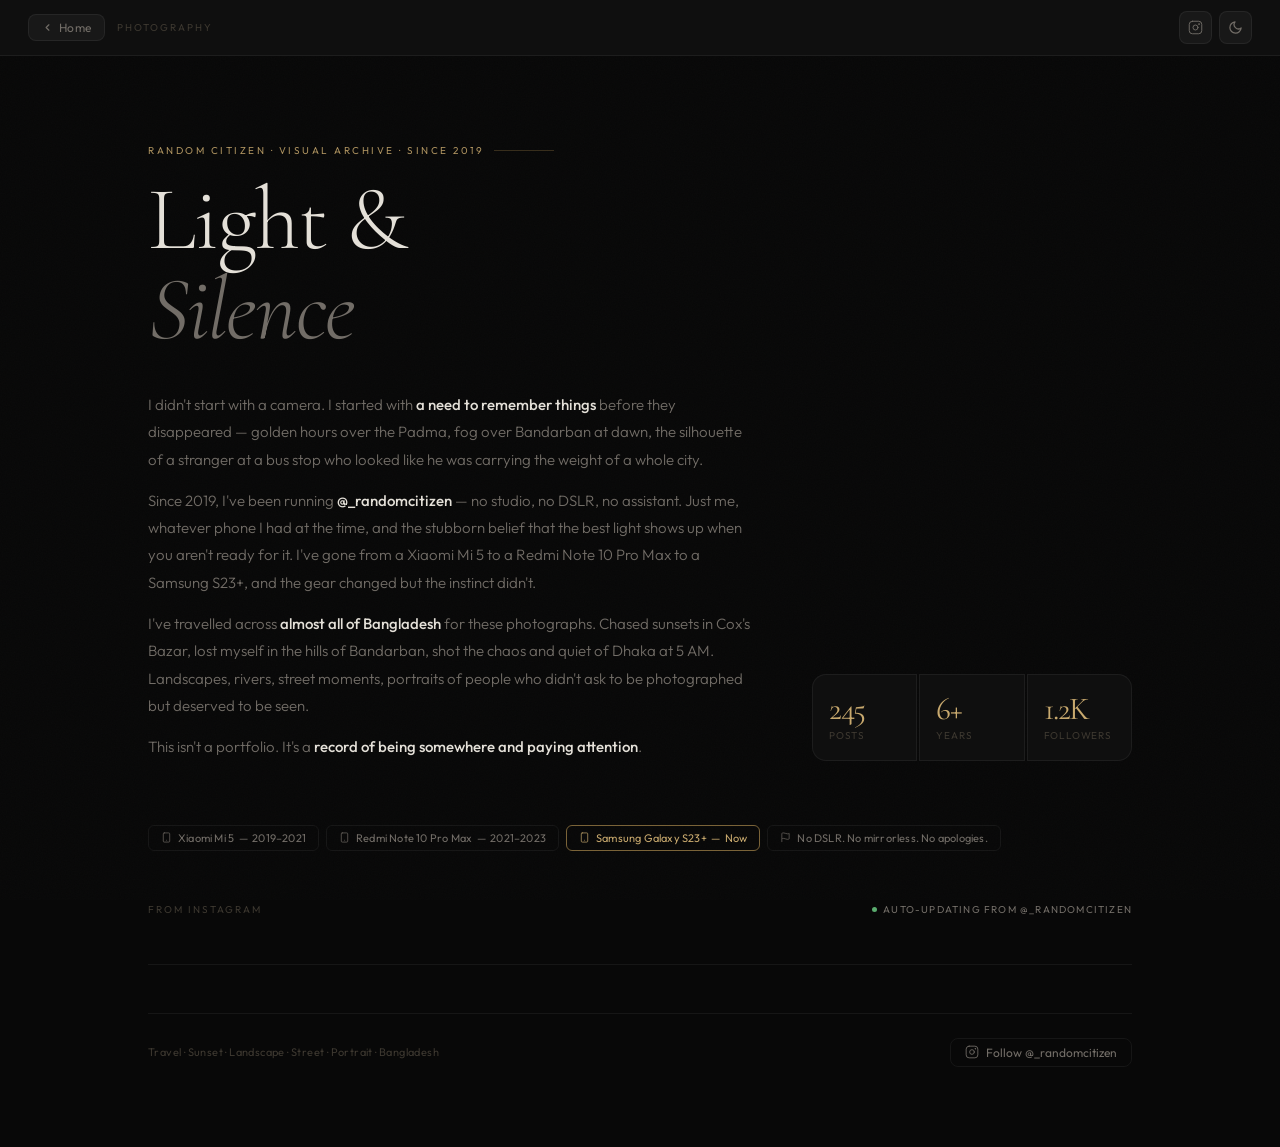
==== commit a14bc362: "Update index.html" ====
--- a/photography/index.html
+++ b/photography/index.html
@@ -25,8 +25,11 @@
 body{font-family:'Outfit',sans-serif;background:var(--bg);color:var(--text);min-height:100vh;transition:background .3s,color .3s;overflow-x:hidden}
 a{color:inherit;text-decoration:none}
 img{display:block;max-width:100%}
+
+/* grain overlay */
 body::after{content:'';position:fixed;inset:0;z-index:0;pointer-events:none;opacity:.45;background-image:url("data:image/svg+xml,%3Csvg xmlns='http://www.w3.org/2000/svg' width='300' height='300'%3E%3Cfilter id='n'%3E%3CfeTurbulence type='fractalNoise' baseFrequency='0.78' numOctaves='4' stitchTiles='stitch'/%3E%3C/filter%3E%3Crect width='300' height='300' filter='url(%23n)' opacity='0.045'/%3E%3C/svg%3E")}
 
+/* NAV */
 nav{position:sticky;top:0;z-index:99;display:flex;align-items:center;justify-content:space-between;padding:11px 28px;background:var(--s1);border-bottom:1px solid var(--border);backdrop-filter:blur(20px)}
 .nav-l{display:flex;align-items:center;gap:12px}
 .nav-back{display:flex;align-items:center;gap:6px;font-size:12px;color:var(--muted);background:var(--s2);border:1px solid var(--border);border-radius:8px;padding:5px 13px;transition:all .2s;letter-spacing:.3px}
@@ -38,6 +41,7 @@
 .nav-btn:hover{color:var(--text);border-color:var(--subtle)}
 .nav-btn svg{width:15px;height:15px}
 
+/* HERO */
 .hero{padding:88px 28px 64px;position:relative;z-index:1;max-width:1040px;margin:0 auto}
 .hero-eyebrow{font-size:10px;letter-spacing:2.5px;text-transform:uppercase;color:var(--gold);opacity:.85;margin-bottom:18px;display:flex;align-items:center;gap:10px}
 .hero-eyebrow::after{content:'';height:1px;width:60px;background:var(--gold-dim);opacity:.5}
@@ -55,78 +59,66 @@
 .stat-n{font-family:'Cormorant Garamond',serif;font-size:32px;letter-spacing:-1.5px;color:var(--gold);line-height:1;display:block}
 .stat-l{font-size:10px;letter-spacing:.8px;color:var(--subtle);margin-top:4px;display:block;text-transform:uppercase}
 
+/* GEAR */
 .gear-strip{max-width:1040px;margin:0 auto 52px;padding:0 28px;position:relative;z-index:1}
 .gear-row{display:flex;gap:7px;flex-wrap:wrap}
 .gear-chip{display:inline-flex;align-items:center;gap:6px;font-size:11px;color:var(--muted);border:1px solid var(--border);border-radius:6px;padding:5px 12px;letter-spacing:.2px}
 .gear-chip svg{width:11px;height:11px}
 .gear-chip.current{border-color:var(--gold-dim);color:var(--gold)}
 
-.section-wrap{max-width:1040px;margin:0 auto;padding:0 28px;position:relative;z-index:1}
-.sec-row{display:flex;align-items:center;justify-content:space-between;margin-bottom:18px;flex-wrap:wrap;gap:12px}
+/* FEED SECTION */
+.section-wrap{max-width:1040px;margin:0 auto;padding:0 28px 80px;position:relative;z-index:1}
+.feed-head{display:flex;align-items:center;justify-content:space-between;margin-bottom:24px;flex-wrap:wrap;gap:12px}
 .sec-label{font-size:10px;letter-spacing:2px;text-transform:uppercase;color:var(--subtle)}
-.filter-bar{display:flex;gap:6px;flex-wrap:wrap}
-.fbtn{padding:4px 13px;border-radius:6px;font-size:11px;letter-spacing:.4px;border:1px solid var(--border);background:transparent;color:var(--muted);cursor:pointer;transition:all .18s;font-family:'Outfit',sans-serif}
-.fbtn:hover{color:var(--text);border-color:var(--subtle)}
-.fbtn.on{background:var(--gold);color:#080808;border-color:var(--gold);font-weight:500}
-
-.feat-grid{display:grid;grid-template-columns:repeat(3,1fr);gap:3px;margin-bottom:3px}
-@media(max-width:680px){.feat-grid{grid-template-columns:repeat(2,1fr)}}
-.feat-item{position:relative;overflow:hidden;aspect-ratio:1;cursor:pointer;background:var(--s2)}
-.feat-item.hidden{display:none}
-.feat-item:first-child{grid-column:span 2;aspect-ratio:2/1}
-@media(max-width:680px){.feat-item:first-child{grid-column:span 1;aspect-ratio:1}}
-.feat-item img{width:100%;height:100%;object-fit:cover;transition:transform .55s ease,filter .55s ease;filter:saturate(.82) brightness(.9)}
-.feat-item:hover img{transform:scale(1.05);filter:saturate(1.05) brightness(1)}
-.feat-overlay{position:absolute;inset:0;background:linear-gradient(to top,rgba(0,0,0,.7) 0%,transparent 52%);opacity:0;transition:opacity .3s;display:flex;align-items:flex-end;padding:16px}
-.feat-item:hover .feat-overlay{opacity:1}
-.feat-caption{font-family:'Cormorant Garamond',serif;font-style:italic;font-size:15px;color:rgba(255,255,255,.88)}
-.feat-badge{position:absolute;top:12px;left:12px;font-size:9px;letter-spacing:1.5px;text-transform:uppercase;color:var(--gold);background:rgba(0,0,0,.7);padding:3px 8px;border-radius:4px;backdrop-filter:blur(8px)}
-.ph{width:100%;height:100%;background:var(--s2);display:flex;flex-direction:column;align-items:center;justify-content:center;gap:8px;color:var(--subtle)}
-.ph svg{width:22px;height:22px;opacity:.3}
-.ph span{font-size:9px;letter-spacing:1.2px;text-transform:uppercase;opacity:.3}
-
-.feed-head{display:flex;align-items:center;justify-content:space-between;margin:48px 0 18px}
 .live-badge{display:inline-flex;align-items:center;gap:6px;font-size:10px;letter-spacing:1.2px;text-transform:uppercase;color:var(--muted)}
 .live-dot{width:5px;height:5px;border-radius:50%;background:#5aab6e;animation:blink 2s infinite}
 @keyframes blink{0%,100%{opacity:1}50%{opacity:.3}}
 
-/* BEHOLD WIDGET — visible once connected, hidden until then */
-.behold-placeholder{
-  background:var(--s1);border:1px solid var(--border);
-  border-radius:var(--r);padding:48px 32px;text-align:center;
-}
-.behold-placeholder svg{width:26px;height:26px;color:var(--subtle);margin:0 auto 16px;display:block}
-.behold-placeholder h3{font-family:'Cormorant Garamond',serif;font-size:22px;font-weight:400;margin-bottom:8px;color:var(--text)}
-.behold-placeholder p{font-size:13px;color:var(--muted);line-height:1.7;max-width:420px;margin:0 auto}
-
-.page-footer{max-width:1040px;margin:64px auto 0;padding:28px 28px;border-top:1px solid var(--border);display:flex;align-items:center;justify-content:space-between;flex-wrap:wrap;gap:16px;position:relative;z-index:1}
+/* BEHOLD WIDGET STYLING */
+.behold-wrap{
+  position:relative;
+  z-index:1;
+}
+/* Override Behold widget styles to blend with the dark theme */
+behold-widget{
+  --behold-widget-background: transparent;
+  display:block;
+  width:100%;
+}
+
+/* DIVIDER */
+.divider{height:1px;background:var(--border);margin:48px 0}
+
+/* FOOTER */
+.page-footer{display:flex;align-items:center;justify-content:space-between;flex-wrap:wrap;gap:16px;padding-top:24px;border-top:1px solid var(--border)}
 .footer-text{font-size:11px;color:var(--subtle);letter-spacing:.4px}
-.ig-follow{display:inline-flex;align-items:center;gap:7px;font-size:12px;color:var(--muted);transition:color .2s}
-.ig-follow:hover{color:var(--gold)}
+.ig-follow{display:inline-flex;align-items:center;gap:7px;font-size:12px;color:var(--muted);transition:color .2s;border:1px solid var(--border);border-radius:8px;padding:6px 14px}
+.ig-follow:hover{color:var(--gold);border-color:var(--gold-dim)}
 .ig-follow svg{width:14px;height:14px}
 
+/* LIGHTBOX */
 .lb{display:none;position:fixed;inset:0;z-index:200;background:rgba(0,0,0,.97);align-items:center;justify-content:center;padding:20px}
 .lb.open{display:flex}
 .lb img{max-width:min(840px,92vw);max-height:88vh;object-fit:contain;border-radius:4px}
 .lb-close{position:absolute;top:20px;right:20px;background:none;border:1px solid rgba(255,255,255,.1);border-radius:8px;color:rgba(255,255,255,.45);cursor:pointer;width:36px;height:36px;display:flex;align-items:center;justify-content:center;transition:all .2s}
 .lb-close:hover{color:#fff}
 .lb-close svg{width:13px;height:13px}
-.lb-cap{position:absolute;bottom:24px;left:50%;transform:translateX(-50%);font-family:'Cormorant Garamond',serif;font-style:italic;font-size:14px;color:rgba(255,255,255,.45);white-space:nowrap}
 </style>
 </head>
 <body>
 
+<!-- LIGHTBOX -->
 <div class="lb" id="lb" onclick="if(event.target===this)closeLB()">
   <img id="lb-img" src="" alt=""/>
   <button class="lb-close" onclick="closeLB()">
     <svg viewBox="0 0 24 24" fill="none" stroke="currentColor" stroke-width="2"><line x1="18" y1="6" x2="6" y2="18"/><line x1="6" y1="6" x2="18" y2="18"/></svg>
   </button>
-  <div class="lb-cap" id="lb-cap"></div>
-</div>
-
+</div>
+
+<!-- NAV -->
 <nav>
   <div class="nav-l">
-    <a class="nav-back" href="index.html">
+    <a class="nav-back" href="../index.html">
       <svg viewBox="0 0 24 24" fill="none" stroke="currentColor" stroke-width="2.5" stroke-linecap="round" stroke-linejoin="round"><polyline points="15 18 9 12 15 6"/></svg>
       Home
     </a>
@@ -142,6 +134,7 @@
   </div>
 </nav>
 
+<!-- HERO -->
 <div class="hero">
   <div class="hero-eyebrow">Random Citizen &middot; Visual Archive &middot; Since 2019</div>
   <h1 class="hero-title">Light &amp;<br><em>Silence</em></h1>
@@ -162,6 +155,7 @@
   </div>
 </div>
 
+<!-- GEAR STRIP -->
 <div class="gear-strip">
   <div class="gear-row">
     <div class="gear-chip">
@@ -183,110 +177,30 @@
   </div>
 </div>
 
+<!-- INSTAGRAM FEED -->
 <div class="section-wrap">
-  <div class="sec-row">
-    <span class="sec-label">Selected Works</span>
-    <div class="filter-bar">
-      <button class="fbtn on" onclick="filter(this,'all')">All</button>
-      <button class="fbtn" onclick="filter(this,'travel')">Travel</button>
-      <button class="fbtn" onclick="filter(this,'sunset')">Sunset</button>
-      <button class="fbtn" onclick="filter(this,'landscape')">Landscape</button>
-      <button class="fbtn" onclick="filter(this,'street')">Street</button>
-      <button class="fbtn" onclick="filter(this,'portrait')">Portrait</button>
-    </div>
-  </div>
-
-  <!-- ADD YOUR PHOTOS: replace each <div class="ph">...</div> with <img src="assets/file.jpg" alt="Caption" onclick="openLB(this.src,this.alt)"> -->
-  <div class="feat-grid" id="fg">
-    <div class="feat-item" data-tag="sunset landscape">
-      <div class="ph"><svg viewBox="0 0 24 24" fill="none" stroke="currentColor" stroke-width="1.5"><rect x="3" y="3" width="18" height="18" rx="2"/><circle cx="8.5" cy="8.5" r="1.5"/><polyline points="21 15 16 10 5 21"/></svg><span>Add photo</span></div>
-      <div class="feat-overlay"><div class="feat-caption">Your caption</div></div>
-      <span class="feat-badge">Featured</span>
-    </div>
-    <div class="feat-item" data-tag="travel">
-      <div class="ph"><svg viewBox="0 0 24 24" fill="none" stroke="currentColor" stroke-width="1.5"><rect x="3" y="3" width="18" height="18" rx="2"/><circle cx="8.5" cy="8.5" r="1.5"/><polyline points="21 15 16 10 5 21"/></svg><span>Add photo</span></div>
-      <div class="feat-overlay"><div class="feat-caption">Your caption</div></div>
-    </div>
-    <div class="feat-item" data-tag="sunset">
-      <div class="ph"><svg viewBox="0 0 24 24" fill="none" stroke="currentColor" stroke-width="1.5"><rect x="3" y="3" width="18" height="18" rx="2"/><circle cx="8.5" cy="8.5" r="1.5"/><polyline points="21 15 16 10 5 21"/></svg><span>Add photo</span></div>
-      <div class="feat-overlay"><div class="feat-caption">Your caption</div></div>
-    </div>
-    <div class="feat-item" data-tag="street portrait">
-      <div class="ph"><svg viewBox="0 0 24 24" fill="none" stroke="currentColor" stroke-width="1.5"><rect x="3" y="3" width="18" height="18" rx="2"/><circle cx="8.5" cy="8.5" r="1.5"/><polyline points="21 15 16 10 5 21"/></svg><span>Add photo</span></div>
-      <div class="feat-overlay"><div class="feat-caption">Your caption</div></div>
-    </div>
-    <div class="feat-item" data-tag="landscape travel">
-      <div class="ph"><svg viewBox="0 0 24 24" fill="none" stroke="currentColor" stroke-width="1.5"><rect x="3" y="3" width="18" height="18" rx="2"/><circle cx="8.5" cy="8.5" r="1.5"/><polyline points="21 15 16 10 5 21"/></svg><span>Add photo</span></div>
-      <div class="feat-overlay"><div class="feat-caption">Your caption</div></div>
-    </div>
-    <div class="feat-item" data-tag="portrait">
-      <div class="ph"><svg viewBox="0 0 24 24" fill="none" stroke="currentColor" stroke-width="1.5"><rect x="3" y="3" width="18" height="18" rx="2"/><circle cx="8.5" cy="8.5" r="1.5"/><polyline points="21 15 16 10 5 21"/></svg><span>Add photo</span></div>
-      <div class="feat-overlay"><div class="feat-caption">Your caption</div></div>
-    </div>
-  </div>
-
   <div class="feed-head">
     <span class="sec-label">From Instagram</span>
-    <span class="live-badge"><span class="live-dot"></span>Auto-updating</span>
-  </div>
-
-  <!--
-  TO CONNECT INSTAGRAM AUTO-IMPORT (one time only):
-  1. Instagram → Settings → Account type → Switch to Creator (free, reversible)
-  2. Sign up at behold.so (free)
-  3. Connect @_randomcitizen → Create a User Feed → copy the 2-line embed code
-  4. Delete the <div class="behold-placeholder"> block below
-  5. Paste the 2 Behold lines here. Done forever.
-  -->
-
-<div id="insta-gallery" style="display: grid; grid-template-columns: repeat(auto-fit, minmax(250px, 1fr)); gap: 15px; padding: 20px 0;"></div>
-
-<script>
-  // This is the data you provided, formatted so the browser can read it
-  const feedData = [
-    {
-      "permalink": "https://www.instagram.com/p/DNIFTzLhLbI/",
-      "mediaUrl": "https://behold.pictures/S4fNoz31cvhYHB3ee8rbrmqm5Sm2/fj8lah4Y5p3lLRJLIwIr/18092546062733089/medium.jpg"
-    },
-    {
-      "permalink": "https://www.instagram.com/p/DItIvAzBMtX/",
-      "mediaUrl": "https://behold.pictures/S4fNoz31cvhYHB3ee8rbrmqm5Sm2/fj8lah4Y5p3lLRJLIwIr/17860101741400520/medium.jpg"
-    },
-    {
-      "permalink": "https://www.instagram.com/p/DEK4lPVBDwN/",
-      "mediaUrl": "https://behold.pictures/S4fNoz31cvhYHB3ee8rbrmqm5Sm2/fj8lah4Y5p3lLRJLIwIr/18088870972534211/medium.jpg"
-    },
-    {
-      "permalink": "https://www.instagram.com/p/DEFYiXDhWur/",
-      "mediaUrl": "https://behold.pictures/S4fNoz31cvhYHB3ee8rbrmqm5Sm2/fj8lah4Y5p3lLRJLIwIr/17889129453154767/medium.jpg"
-    }
-  ];
-
-  const gallery = document.getElementById('insta-gallery');
-
-  feedData.forEach(post => {
-    const anchor = document.createElement('a');
-    anchor.href = post.permalink;
-    anchor.target = '_blank';
-    
-    const img = document.createElement('img');
-    img.src = post.mediaUrl;
-    img.style.width = '100%';
-    img.style.aspectRatio = '1/1';
-    img.style.objectFit = 'cover';
-    img.style.borderRadius = '12px';
-    img.style.transition = 'transform 0.3s ease';
-    
-    // Simple hover effect
-    img.onmouseover = () => img.style.transform = 'scale(1.03)';
-    img.onmouseout = () => img.style.transform = 'scale(1)';
-
-    anchor.appendChild(img);
-    gallery.appendChild(anchor);
-  });
-</script>
-
-  <div class="page-footer" style="padding:28px 0;margin-top:56px">
+    <span class="live-badge">
+      <span class="live-dot"></span>
+      Auto-updating from @_randomcitizen
+    </span>
+  </div>
+
+  <div class="behold-wrap">
+    <behold-widget feed-id="ydTUERuf0C82tSP6bYqN"></behold-widget>
+    <script>
+      (() => {
+        const d=document,s=d.createElement("script");s.type="module";
+        s.src="https://w.behold.so/widget.js";d.head.append(s);
+      })();
+    </script>
+  </div>
+
+  <div class="divider"></div>
+
+  <!-- FOOTER -->
+  <div class="page-footer">
     <span class="footer-text">Travel &middot; Sunset &middot; Landscape &middot; Street &middot; Portrait &middot; Bangladesh</span>
     <a class="ig-follow" href="https://instagram.com/_randomcitizen" target="_blank" rel="noopener">
       <svg viewBox="0 0 24 24" fill="none" stroke="currentColor" stroke-width="1.5" stroke-linecap="round" stroke-linejoin="round"><rect x="2" y="2" width="20" height="20" rx="5"/><circle cx="12" cy="12" r="4"/><circle cx="17.5" cy="6.5" r=".5" fill="currentColor"/></svg>
@@ -296,29 +210,16 @@
 </div>
 
 <script>
-let dark=true;
+let dark = true;
 function toggleTheme(){
-  dark=!dark;
-  document.documentElement.setAttribute('data-theme',dark?'dark':'light');
-  document.getElementById('themeIcon').innerHTML=dark
-    ?'<path d="M21 12.79A9 9 0 1 1 11.21 3 7 7 0 0 0 21 12.79z"/>'
-    :'<circle cx="12" cy="12" r="5"/><line x1="12" y1="1" x2="12" y2="3"/><line x1="12" y1="21" x2="12" y2="23"/><line x1="4.22" y1="4.22" x2="5.64" y2="5.64"/><line x1="18.36" y1="18.36" x2="19.78" y2="19.78"/><line x1="1" y1="12" x2="3" y2="12"/><line x1="21" y1="12" x2="23" y2="12"/><line x1="4.22" y1="19.78" x2="5.64" y2="18.36"/><line x1="18.36" y1="5.64" x2="19.78" y2="4.22"/>';
-}
-function filter(btn,tag){
-  document.querySelectorAll('.fbtn').forEach(b=>b.classList.remove('on'));
-  btn.classList.add('on');
-  document.querySelectorAll('.feat-item').forEach(i=>{
-    i.classList.toggle('hidden',tag!=='all'&&!i.dataset.tag.includes(tag));
-  });
-}
-function openLB(src,cap){
-  if(!src)return;
-  document.getElementById('lb-img').src=src;
-  document.getElementById('lb-cap').textContent=cap||'';
-  document.getElementById('lb').classList.add('open');
+  dark = !dark;
+  document.documentElement.setAttribute('data-theme', dark ? 'dark' : 'light');
+  document.getElementById('themeIcon').innerHTML = dark
+    ? '<path d="M21 12.79A9 9 0 1 1 11.21 3 7 7 0 0 0 21 12.79z"/>'
+    : '<circle cx="12" cy="12" r="5"/><line x1="12" y1="1" x2="12" y2="3"/><line x1="12" y1="21" x2="12" y2="23"/><line x1="4.22" y1="4.22" x2="5.64" y2="5.64"/><line x1="18.36" y1="18.36" x2="19.78" y2="19.78"/><line x1="1" y1="12" x2="3" y2="12"/><line x1="21" y1="12" x2="23" y2="12"/><line x1="4.22" y1="19.78" x2="5.64" y2="18.36"/><line x1="18.36" y1="5.64" x2="19.78" y2="4.22"/>';
 }
 function closeLB(){document.getElementById('lb').classList.remove('open')}
-document.addEventListener('keydown',e=>{if(e.key==='Escape')closeLB()});
+document.addEventListener('keydown', e => { if(e.key === 'Escape') closeLB() });
 </script>
 </body>
 </html>
